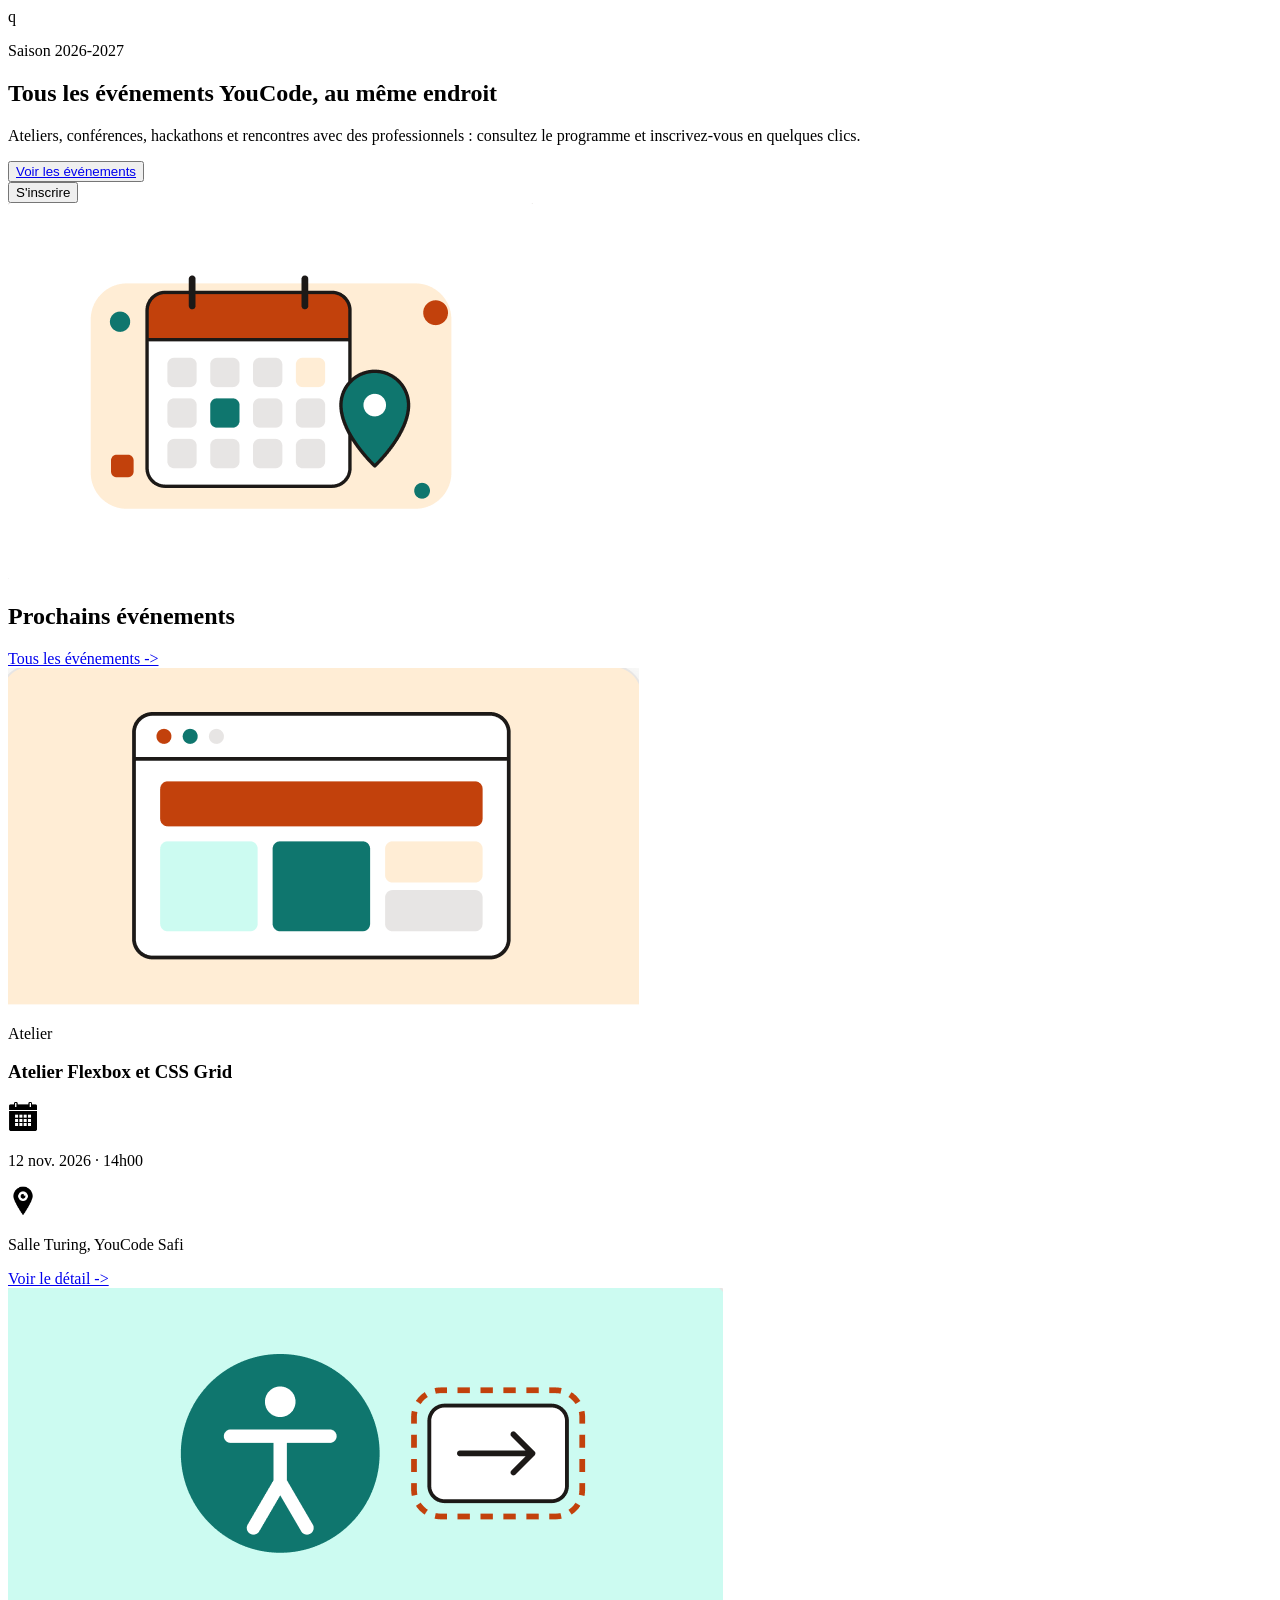
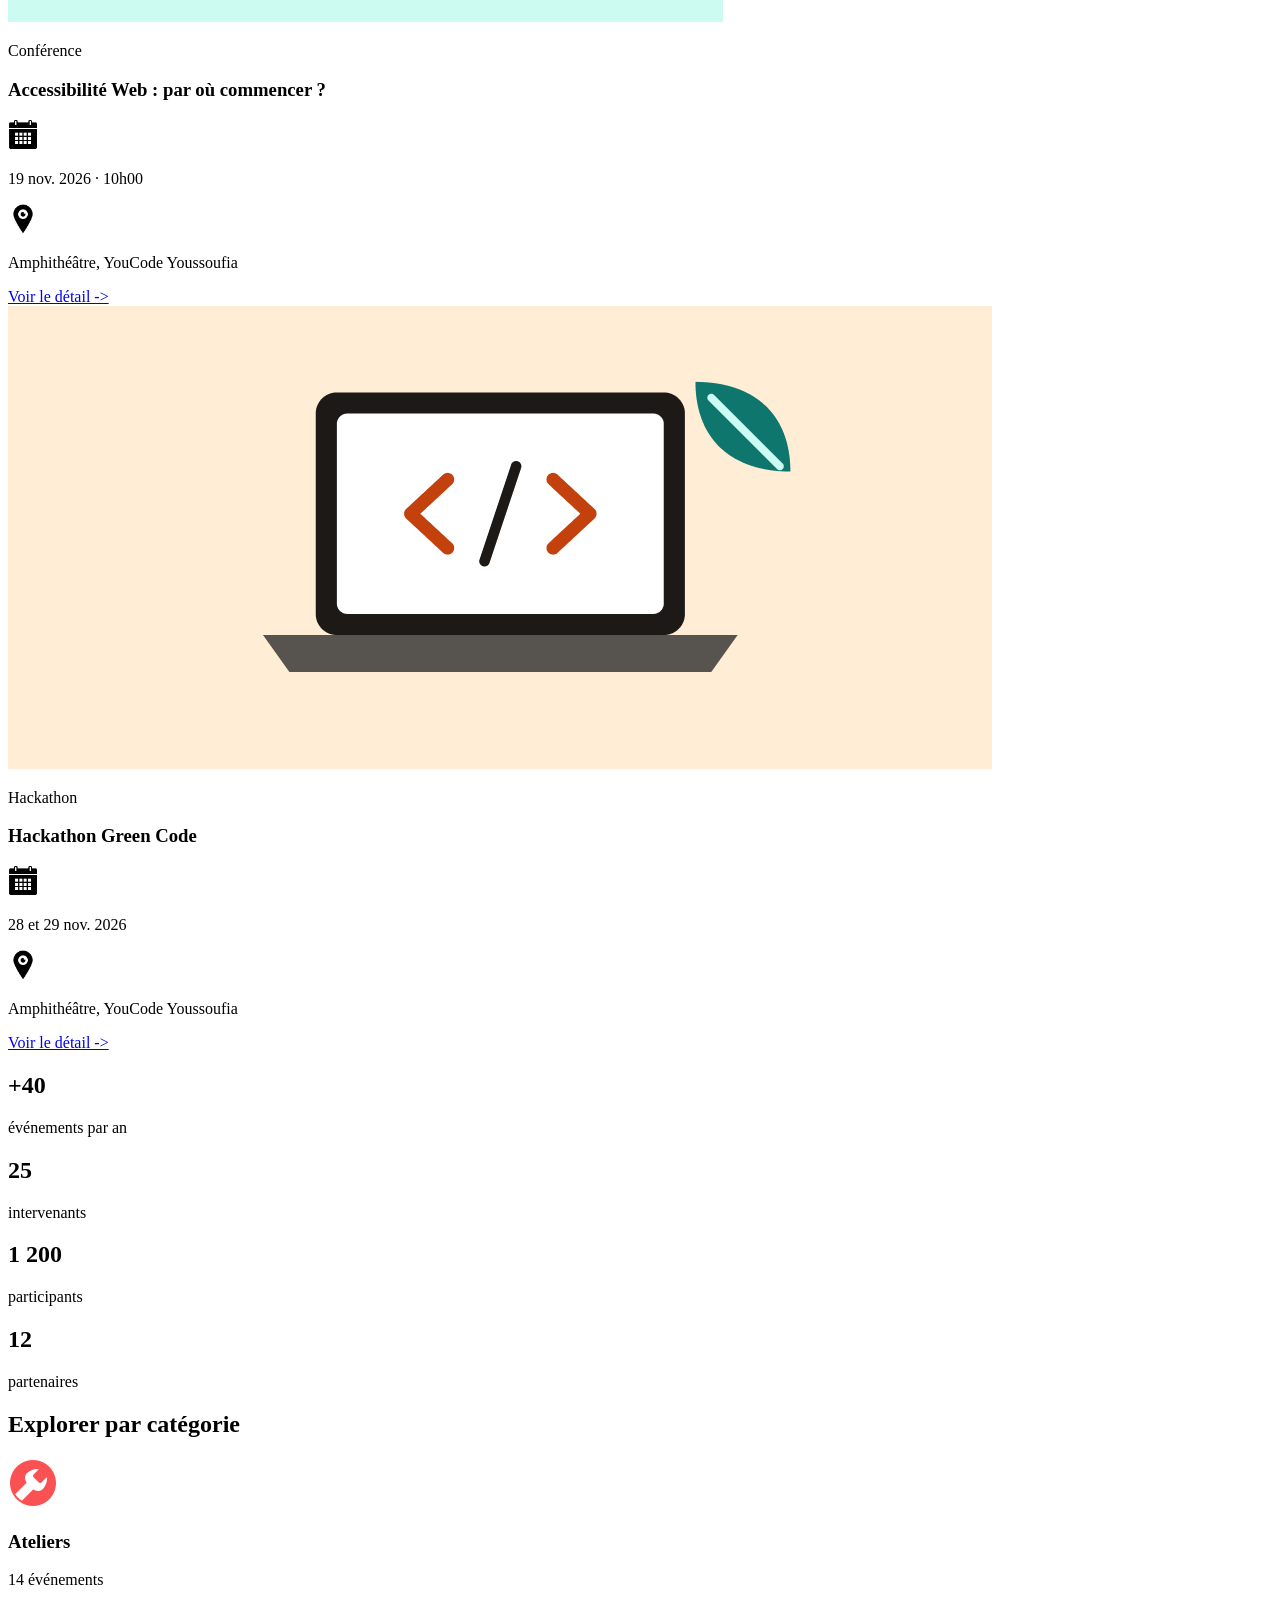
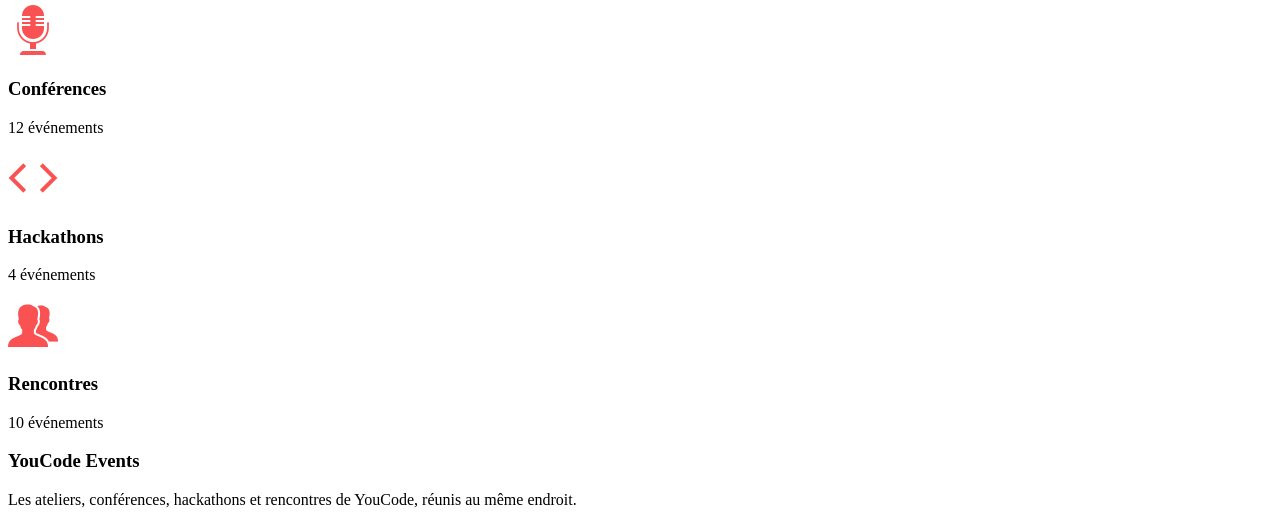
==== index.html @ 6b8159e7 "Merge branch 'youssef-Accueil' of https://github.com/AR1ANDLE/YouEvents into youssef-Accueil" ====
<!DOCTYPE html>
<html lang="en">

<head>
    <meta charset="UTF-8">
    <meta name="viewport" content="width=device-width, initial-scale=1.0">
    <title>Accueil / Mobile 375</title>
    <link rel="stylesheet" href="/YouEvents/css/style.css">q
</head>

<body>
    <!-- <header>
        <div class="logo"><img src="../YouEvents/les-images/logo-youcod.png" alt="youcode-logo"></div>
        <div>
            <nav class="navigation-bar">
                <lu>
                    <li><a href="#">Accueil</a></li>
                    <li><a href="#">Événements</a></li>
                    <li><a href="#">Intervenants</a></li>
                </lu>
        </div>
        <button>S'inscrire</button>
        </nav>
    </header> -->
    <main>
        <section class="hero">
            <div class="hero-BOX">
                <div class="hero-p">
                    <div class="box-label">
                        <!-- is it a button -->
                        <p class="lable">
                            Saison 2026-2027
                        </p>
                    </div>
                    <div>
                        <h1 class="grand-titre">
                            Tous les événements YouCode, au même endroit
                        </h1>
                    </div>
                    <div>
                        <p class="paragraphe">
                            Ateliers, conférences, hackathons et rencontres avec des professionnels : consultez le
                            programme
                            et
                            inscrivez-vous en quelques clics.
                        </p>
                    </div>
                    <div class="les-button">
                        <div class="botton1">
                            <button><a href="#">Voir les événements</a></button>
                        </div>
                        <div class="botton2">
                            <button>S'inscrire</button>
                        </div>
                    </div>
                </div>
                <div class="image">
                    <img src="./assets/images/first-section-pic.png" alt="Image héros" style="object-fit: contain;">
                </div>
            </div>
        </section>
        <section class="Prochains-événements">
            <div class="titre-cards">
                <div>
                    <h2 class="deuxieme-titre">Prochains événements</h2>
                </div>
                <div>
                    <a href="#" class="plus-info">Tous les événements -> </a>
                </div>
            </div>
            <div class="less-cardes">
                <div class="Card">
                    <div class="table-image">
                        <img src="./assets/images//categories-1.png" alt="first-categorie">
                    </div>
                    <div>
                        <div class="box-label">
                            <p class="lable1">Atelier</p>
                        </div>
                        <div class="h3">
                            <h3>
                                Atelier Flexbox et CSS Grid
                            </h3>
                        </div>
                        <div class="line-de-date">
                            <div class="icone-date">
                                <img class="dimensionement"
                                    src="[data-uri]"
                                    alt="calendar" width="30px">
                            </div>
                            <div class="date-pargraphe">
                                <p class="text-de-categories">
                                    12 nov. 2026 · 14h00
                                </p>
                            </div>
                        </div>
                    </div>
                    <div class="line-de-localization">
                        <div class="localization-icone">
                            <img class="dimensionement"
                                src="[data-uri]"
                                alt="localization" width="30px">
                        </div>
                        <div class="p-localization">
                            <p>
                                Salle Turing, YouCode Safi
                            </p>
                        </div>
                    </div>
                    <a class="plus-info" href="#">Voir le détail -> </a>
                </div>
                <div class="Card">
                    <div class="table-image">
                        <img src="./assets/images/categorie-2.png" alt="second-categorie">
                    </div>
                    <div>
                        <div class="box-label">
                            <p class="lable1">Conférence</p>
                        </div>
                        <div class="h3">
                            <h3>
                                Accessibilité Web : par où commencer ?
                            </h3>
                        </div>
                        <div class="line-de-date">
                            <div class="icone-date">
                                <img class="dimensionement"
                                    src="[data-uri]"
                                    alt="calendar" width="30px">
                            </div>
                            <!-- <div class="date-pargraphe">
                            <p>
                                19 nov. 2026 · 10h00
                            </p>
                        </div> -->
                            <div class="date-pargraphe">
                                <p class="text-de-categories">
                                    19 nov. 2026 · 10h00
                                </p>
                            </div>
                        </div>
                    </div>
                    <div class="line-de-localization">
                        <div class="localization-icone">
                            <img class="dimensionement"
                                src="[data-uri]"
                                alt="localization" width="30px">
                        </div>
                        <div class="p-localization">
                            <p>
                                Amphithéâtre, YouCode Youssoufia
                            </p>
                        </div>
                    </div>
                    <a class="plus-info" href="#">Voir le détail -> </a>
                </div>
                <div class="Card">
                    <div class="table-image">
                        <img src="./assets/images/categorie-3.png" alt="third-categorie">
                    </div>
                    <div>
                        <div class="box-label">
                            <p class="lable1">Hackathon</p>
                        </div>
                        <div class="h3">
                            <h3>
                                Hackathon Green Code
                            </h3>
                        </div>
                        <div class="line-de-date">
                            <div class="icone-date">
                                <img class="dimensionement"
                                    src="[data-uri]"
                                    alt="calendar" width="30px">
                            </div>
                            <div class="date-pargraphe">
                                <p class="text-de-categories">
                                    28 et 29 nov. 2026
                                </p>
                            </div>
                        </div>
                    </div>
                    <div class="line-de-localization">
                        <div class="localization-icone">
                            <img class="dimensionement"
                                src="[data-uri]"
                                alt="localization" width="30px">
                        </div>
                        <div class="p-localization">
                            <p>
                                Amphithéâtre, YouCode Youssoufia
                            </p>
                        </div>
                    </div>
                    <a class="plus-info" href="#">Voir le détail -> </a>
                </div>
            </div>
        </section>
        <section class="Chiffres-clés">
            <div class="stat-box">
                <div class="Stat">
                    <div>
                        <h2 class="deuxieme-titre" id="white-color">+40</h2>
                    </div>
                    <div>
                        <p class="stat-p">
                            événements par an
                        </p>
                    </div>
                </div>
                <div class="Stat">
                    <div>
                        <h2 class="deuxieme-titre" id="white-color">25</h2>
                    </div>
                    <div>
                        <p class="stat-p">
                            intervenants
                        </p>
                    </div>
                </div>
                <div class="Stat">
                    <div>
                        <h2 class="deuxieme-titre" id="white-color"> 1 200</h2>
                    </div>
                    <div>
                        <p class="stat-p">
                            participants
                        </p>
                    </div>
                </div>
                <div class="Stat">
                    <div>
                        <h2 class="deuxieme-titre" id="white-color">12</h2>
                    </div>
                    <div>
                        <p class="stat-p">
                            partenaires
                        </p>
                    </div>
                </div>
            </div>
        </section>
        <section class="Catégories">
            <div class="Catégories-box">
                <div class="title">
                    <h2 class="deuxieme-titre">Explorer par catégorie</h2>
                </div>
                <div class="boxes-c">
                    <div class="card-Catégorie">
                        <div class="card-icon">
                            <img src="[data-uri]"
                                alt="Ateliers"> <!-- width="30px"> -->
                        </div>
                        <div>
                            <h3 class="h3" id="">Ateliers</h3>
                        </div>
                        <div>
                            <p class="text-de-categories">14 événements</p>
                        </div>
                    </div>
                    <div class="card-Catégorie">
                        <div class="card-icon">
                            <img src="[data-uri]"
                                alt="microphone" >
                        </div>
                        <div>
                            <h3 class="h3">Conférences</h3>
                        </div>
                        <div>
                            <p class="text-de-categories">12 événements</p>
                        </div>
                    </div>
                    <div class="card-Catégorie">
                        <div class="card-icon">
                            <img src="[data-uri]"
                                alt="average-math" >
                        </div>
                        <div>
                            <h3 class="h3">Hackathons</h3>
                        </div>
                        <div>
                            <p class="text-de-categories">4 événements</p>
                        </div>
                    </div>
                    <div class="card-Catégorie">
                        <div class="card-icon">
                            <img src="[data-uri]"
                                alt="user-group-man-man">
                        </div>
                        <div>
                            <h3 class="h3">Rencontres</h3>
                        </div>
                        <div>
                            <p class="text-de-categories" >10 événements</p>
                        </div>
                    </div>
                </div>
            </div>
        </section>
    </main>
    <footer>
        <div>
            <h3>YouCode Events</h3>
            <p>Les ateliers, conférences, hackathons et rencontres de YouCode, réunis au même endroit.</p>
        </div>
        <div>

        </div>
        <div></div>
        <div></div>
    </footer>
</body>

</html>
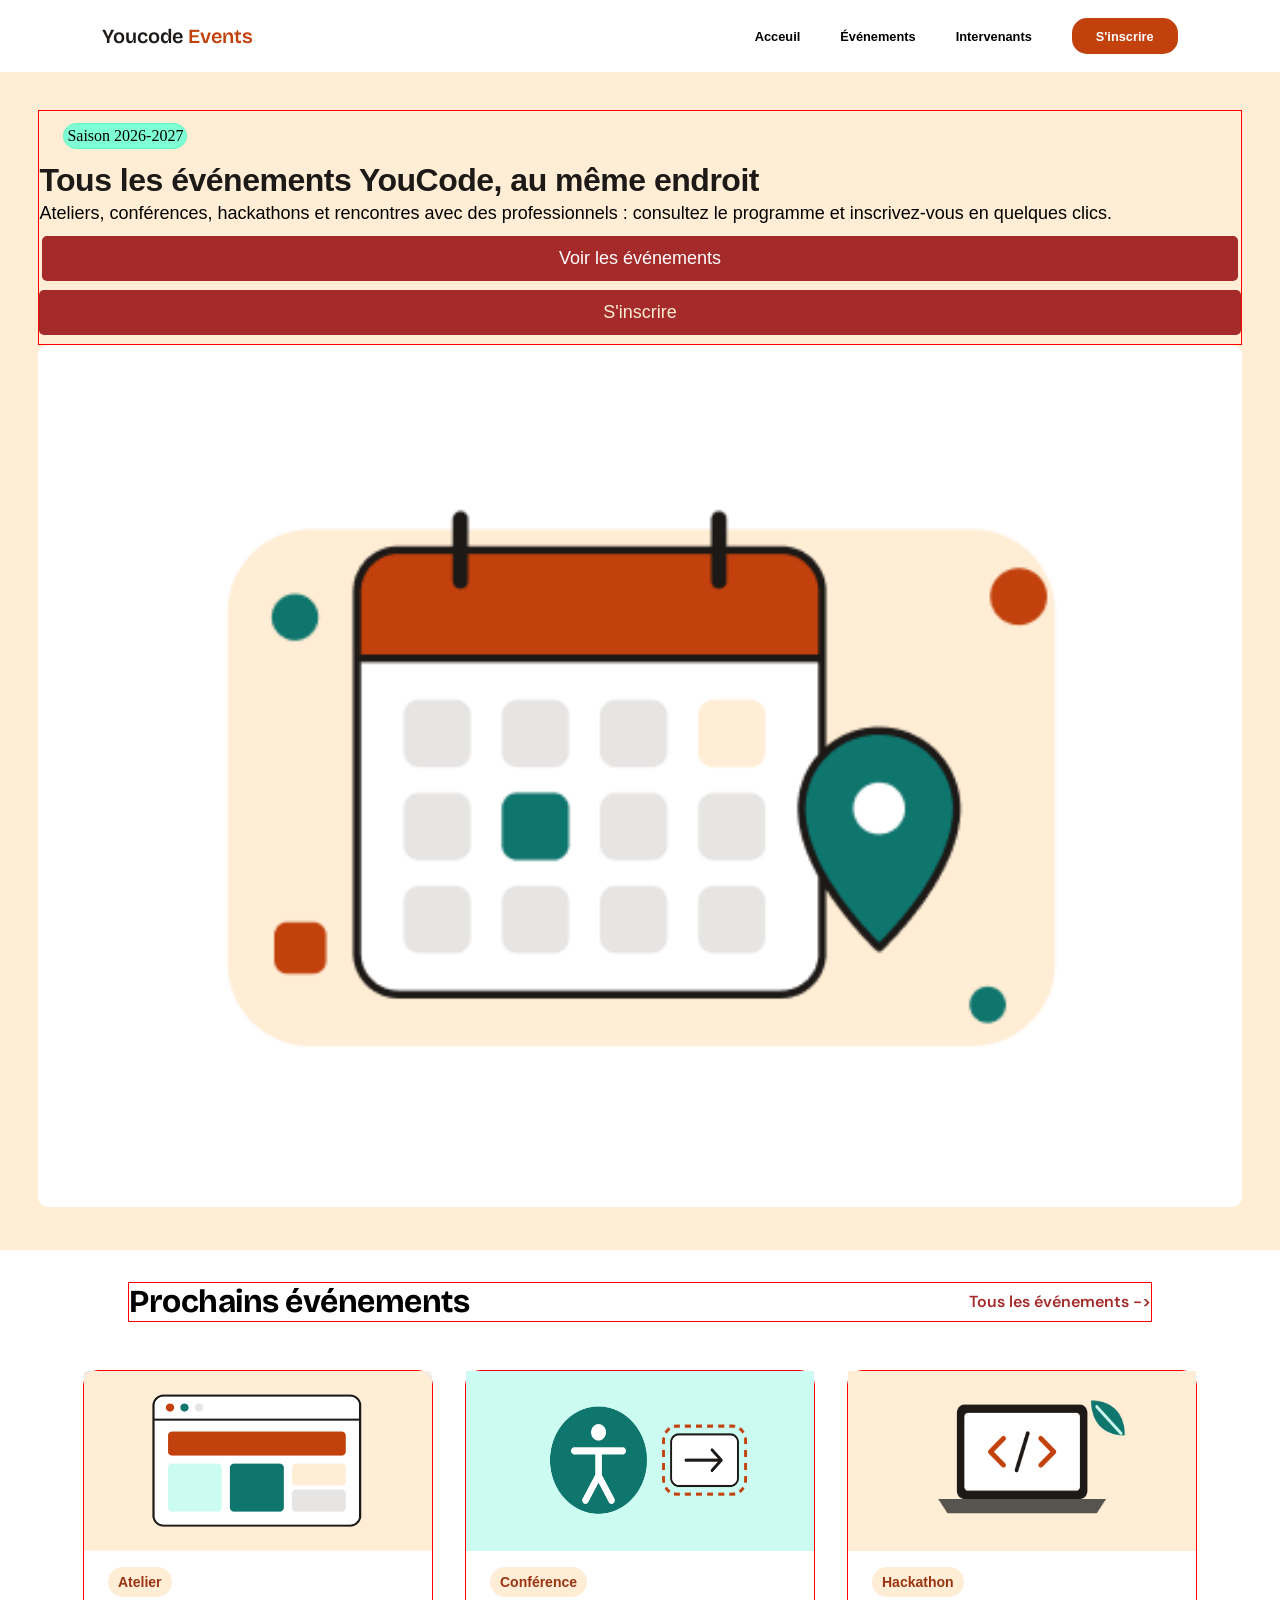
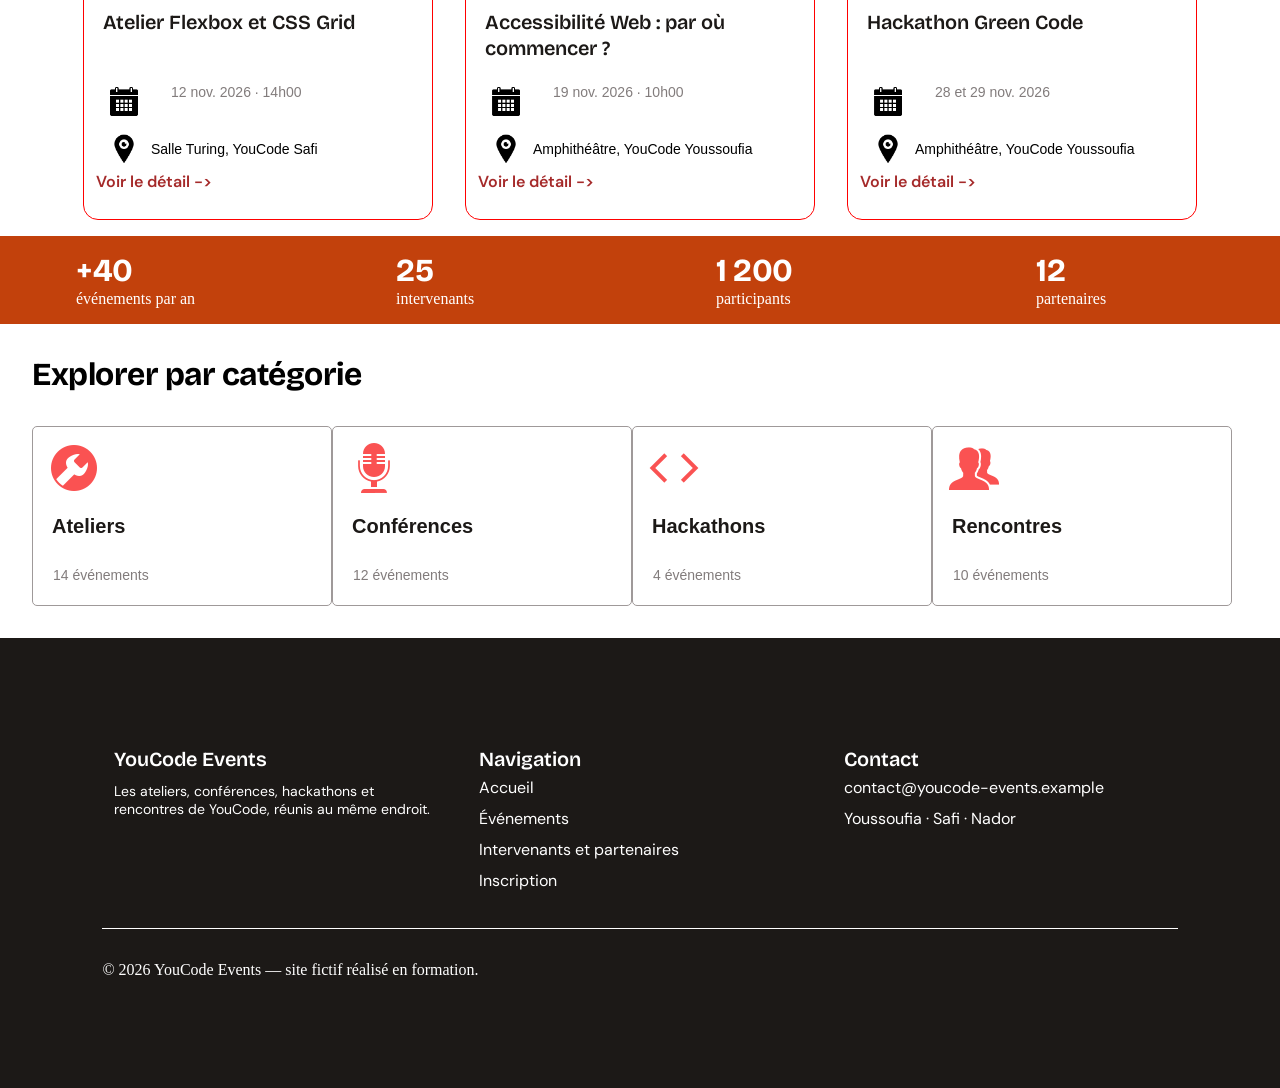
==== commit 2987181b: "FIX : mergin conflicts" ====
--- a/index.html
+++ b/index.html
@@ -5,23 +5,29 @@
     <meta charset="UTF-8">
     <meta name="viewport" content="width=device-width, initial-scale=1.0">
     <title>Accueil / Mobile 375</title>
-    <link rel="stylesheet" href="/YouEvents/css/style.css">q
+    <link rel="stylesheet" href="css/responsive.css">
+    <link rel="stylesheet" href="css/style.css">
 </head>
 
 <body>
-    <!-- <header>
-        <div class="logo"><img src="../YouEvents/les-images/logo-youcod.png" alt="youcode-logo"></div>
-        <div>
-            <nav class="navigation-bar">
-                <lu>
-                    <li><a href="#">Accueil</a></li>
-                    <li><a href="#">Événements</a></li>
-                    <li><a href="#">Intervenants</a></li>
-                </lu>
+    <header>
+        <h3>Youcode <span>Events</span></h3>
+        <div class="menu-icon" id="menuIcon">
+            <svg xmlns="http://www.w3.org/2000/svg" width="24" height="24" viewBox="0 0 24 24" fill="none" stroke="currentColor" stroke-width="2" stroke-linecap="round" stroke-linejoin="round" class="lucide lucide-menu preview-icon"><path d="M4 5h16"/><path d="M4 12h16"/><path d="M4 19h16"/></svg>
         </div>
-        <button>S'inscrire</button>
+        <nav class="large-menu">
+            <a href="#">Acceuil</a>
+            <a href="#">Événements</a>
+            <a href="#">Intervenants</a>
+            <button><a href="#">S'inscrire</a></button>
         </nav>
-    </header> -->
+    </header>
+    <nav class="menu hidden">
+        <a href="#" class="heading">Acceuil</a>
+        <a href="#" class="heading">Événements</a>
+        <a href="#" class="heading">Intervenants</a>
+        <button class="primary-btn"><a href="#">S'inscrire</a></button>
+    </nav>
     <main>
         <section class="hero">
             <div class="hero-BOX">
@@ -298,16 +304,30 @@
             </div>
         </section>
     </main>
+
     <footer>
-        <div>
-            <h3>YouCode Events</h3>
-            <p>Les ateliers, conférences, hackathons et rencontres de YouCode, réunis au même endroit.</p>
+        <div class="row">
+            <div class="youcode">
+                <h3 class="heading">YouCode Events</h3>
+                <p class="sm-txt" style="color: #fff; margin: 10px 0 0 0;">Les ateliers, conférences, hackathons et rencontres de YouCode, réunis au même endroit.</p>
+            </div>
+            <div class="navigation">
+                <h3 class="heading">Navigation</h3>
+                <a class="page-text" href="#">Accueil</a>
+                <a class="page-text" href="#">Événements</a>
+                <a class="page-text" href="#">Intervenants et partenaires</a>
+                <a class="page-text" href="#">Inscription</a>
+            </div>
+            <div class="contact navigation">
+                <h3 class="heading">Contact</h3>
+                <a class="page-text" href="#">contact@youcode-events.example</a>
+                <a class="page-text" href="#">Youssoufia · Safi · Nador</a>
+            </div>
         </div>
-        <div>
-
-        </div>
-        <div></div>
-        <div></div>
+        <div class="border"></div>
+        <section class="copyright">
+            <p class="page-text">© 2026 YouCode Events — site fictif réalisé en formation.</p>
+        </section>
     </footer>
 </body>
 
--- a/css/responsive.css
+++ b/css/responsive.css
@@ -0,0 +1,716 @@
+@import url("/css/style.css");
+
+@media screen and (min-width: 300px) {
+    header {
+        min-height: 8vh;    
+        max-height: 10vh;
+        display: flex;
+        justify-content: space-between;
+        align-items: center;
+        padding: 8px 16px;
+        background-color: var(--background-white);
+        border-bottom: 1px solid var(--border-color);
+    }
+    header > h3 > span {
+        color: var(--primary);
+    }
+    .page-info {
+        width: 100%;
+        min-height: 30vh;
+        background-color: var(--primary-soft);
+        display: flex;
+        padding: 10% 8%;
+    }
+    .page-header > p {
+        margin-top: 3%;
+        font-weight: 400;
+        color: var(--text);
+    }
+    .inscription-form {
+        min-height: 100vh;
+        display: flex;
+        align-items: center;
+        justify-content: center;
+        padding: 10% 8%;
+    }
+
+    .inscription-content {
+        width: 100%;
+        background-color: var(--background-white);
+        display: flex;
+        flex-direction: column;
+        align-items: flex-start;
+        gap: 10px;
+    }
+    .inscription-content > .fields {
+        display: flex;
+        flex-direction: column;
+        width: 100%;
+        min-height: 15vh;
+        gap: 10px;
+    }
+    .field {
+        width: 100%;
+        display: flex;
+        flex-direction: column;
+        justify-content: center;
+        gap: 10px;
+    }
+    .field > label {
+        display: flex;
+        flex-direction: column;
+    }
+    .field > label > input {
+        min-height: 48px;
+        padding: 12px 16px;
+        border-radius: 5px;
+        border: 1px solid var(--border-input);
+    }
+    .inscription-content > .event-picker,
+    .inscription-content > .level-picker {
+        width: 100%;
+    }
+    .inscription-content > .msg-field {
+        min-height: 30vh;
+        width: 100%;
+        margin-top: 10px;
+    } 
+
+    .inscription-content > .terms {
+        width: 100%;
+    }
+
+    .event-picker > label {
+        margin-top: 5px;
+        display: flex;
+        flex-direction: column;
+    }
+    .event-picker select {
+        margin-top: 5px;
+        width: 100%;
+        min-height: 48px;
+        border: 1px solid var(--border-input);
+        outline: none;
+        padding: 12px 16px;
+        border-radius: 5px;
+    }
+
+    .level-picker > h3 {
+        margin-bottom: 12px;
+    }
+    .radio-group {
+        display: flex;
+        flex-wrap: wrap;
+        align-items: center;
+        gap: 12px 24px;
+    }
+    .radio-option {
+        display: flex;
+        align-items: center;
+        gap: 10px;
+        cursor: pointer;
+        font-family: "DM Sans", sans-serif;
+        font-size: 15px;
+        color: var(--text-primary);
+    }
+
+    .radio-option input[type="radio"] {
+        appearance: none;
+        width: 22px;
+        height: 22px;
+        border: 2px solid var(--border-input);
+        border-radius: 50%;
+        display: flex;
+        align-items: center;
+        justify-content: center;
+        flex-shrink: 0;
+        cursor: pointer;
+    }
+
+    .radio-option input[type="radio"]:checked {
+        border-color: var(--primary);
+    }
+
+    .radio-option input[type="radio"]:checked::after {
+        content: "";
+        width: 12px;
+        height: 12px;
+        border-radius: 50%;
+        background-color: var(--primary);
+    }
+
+    .msg-field > label{
+        display: flex;
+        flex-direction: column;
+
+    }
+    .msg-field > label > textarea {
+        margin-top: 5px;
+        min-height: 30vh;
+        padding: 12px 16px;
+        border: 1px solid var(--border-input);
+        outline: none;
+        border-radius: 5px;
+        resize: none;
+    }
+    .terms {
+        display: flex;
+        gap: 5px;
+    }
+    .terms > input[type=checkbox] {
+        background-color: white;
+        appearance: none;
+        min-width: 24px;
+        height: 24px;
+        border-radius: 4px;
+        border: 2px solid var(--border-input);
+        cursor: pointer;
+        display: flex;
+        justify-content: center;
+        align-items: center;
+    }
+    .terms > input[type=checkbox]:checked {
+        border-color: var(--primary);
+    }
+    .terms > input[type=checkbox]:checked::after {
+        content: '';
+        width: 15px;
+        height: 15px;
+        background-color: var(--primary);
+    }
+
+    .terms > label {
+        font-family: 'DM Sans', sans-serif;
+        font-weight: 400;
+        font-style: Regular;
+        font-size: 16px;
+        line-height: 24px;
+        cursor: pointer;
+        margin-left: 5px;
+    }
+    footer {
+        padding: 10% 8%;
+        background-color: var(--bg-inverse);
+        display: flex;
+        flex-direction: column;
+        justify-content: center;
+        align-items: center;
+        max-height: 70vh;
+    }
+
+    footer > .row {
+        width: 100%;
+        display: flex;
+        flex-direction: column;
+        justify-content: center;
+        align-items: center;
+        gap: 20px;
+        margin-bottom: 3%;
+    }
+    .border {
+        width: 100%;
+        border-bottom: 1px solid #fff;
+    }
+    footer > .row > .youcode,
+    footer > .row > .navigation,
+    footer > .row > .contact {
+        width: 100%;
+        max-width: 600px;
+        color: var(--text-inverse);
+        font-size: 12px;
+    }
+    footer .heading {
+        color: var(--text-inverse);
+        font-size: 20px;
+    }
+    footer .navigation {
+        display: flex;
+        flex-direction: column;
+    }
+    footer .navigation > a {
+        color: #fff;
+        padding: 5px 0;
+        font-family: "DM sans", sans-serif;
+        font-weight: 400;
+        font-size: 16px;
+    }
+    footer > .copyright {
+        margin-top: 3%;
+        width: 100%;
+        color: #fff;
+    }
+    .large-menu {
+        display: none;
+    }
+    .menu {
+        position: absolute;
+        background: rgba(255, 255, 255, 0.8);
+        backdrop-filter: blur(20px);
+        display: flex;
+        flex-direction: column;
+        justify-content: center;
+        align-items: center;
+        gap: 8%;
+        height: 90vh;
+        width: 100%;
+    }
+    .menu > a {
+        color: var(--primary);
+    }
+    .menu > button > a {
+        color: var(--background-white);
+        font-size: 1.3rem;
+        font-weight: 700;
+    }
+    .hero-p {
+        border: 1px solid red;
+        gap: 30px;
+    }
+
+    .image>img {
+        width: 100%;
+        border-radius: 10px;
+    }
+
+    .hero {
+        background-color: #FFEDD5;
+        display: flex;
+        flex-direction: column;
+        width: 100%;
+
+    }
+
+    .botton2 :hover {
+        background-color: #fff;
+
+    }
+
+    .hero-BOX {
+        margin: 3vw;
+        /* border: 1px solid red; */
+        /* gap: 4vh; */
+    }
+
+    .grand-titre {
+        /* margin: 1rem; */
+        font-family: Arial, Helvetica, sans-serif;
+        font-weight: 700;
+        font-style: Bold;
+        font-size: 32px;
+        line-height: 38px;
+        letter-spacing: -0.5px;
+        font-weight: bolder;
+    }
+
+    .paragraphe {
+        font-family: Verdana, Geneva, Tahoma, sans-serif;
+        font-weight: 400;
+        font-style: Regular;
+        font-size: 18px;
+        line-height: 28px;
+        letter-spacing: 0px;
+
+    }
+
+    .box-label {
+        display: flex;
+        flex-direction: row;
+        padding: 12px;
+        margin-left: 12px;
+    }
+
+    .lable {
+        background-color: aquamarine;
+        padding: 3px;
+        border-radius: 15PX;
+        border: 1px solid rgb(101, 247, 198)
+    }
+
+    .botton1 {
+        display: flex;
+        flex-direction: column;
+        margin-top: 6px;
+        margin-bottom: 6px;
+        padding: 3px;
+    }
+
+    .botton2 {
+        align-items: center;
+        margin-bottom: 9px;
+
+    }
+
+    .botton2>button {
+        background-color: brown;
+        color: #FFEDD5;
+        border: 0;
+        padding: 12px 25%;
+        font-size: large;
+        border-radius: 5px;
+        width: 100%;
+
+
+    }
+
+    .botton1>button {
+
+        background-color: brown;
+        color: #FFEDD5;
+        border: 0cm;
+        padding: 12px 25%;
+        font-size: large;
+        border-radius: 5px;
+
+    }
+
+    .botton1>button>a {
+        text-decoration: none;
+        color: #fff;
+    }
+
+    /*!!!!!! NOUUVVELLLE SECTIONNNNN!!!!!§§§!§!!!!!!!§§§ */
+    .Prochains-événements {
+        display: flex;
+        flex-direction: column;
+        align-items: center;
+        /* justify-content: space-between; */
+        height: auto;
+    }
+
+    .deuxieme-titre {
+        /* margin-top: 1rem; */
+        font-family: Bricolage Grotesque;
+        font-weight: 700;
+        font-style: Bold;
+        font-size: 32px;
+        line-height: 38px;
+        letter-spacing: -0.5px;
+        /* margin-left: 12px; */
+    }
+
+    .less-cardes {
+        display: flex;
+        flex-wrap: wrap;
+        justify-content: flex-start;
+    }
+
+    .stat-box {
+        display: flex;
+        flex-direction: row;
+        flex-wrap: wrap;
+        justify-content: flex-start;
+    }
+
+    .plus-info {
+        font-family: DM Sans;
+        font-weight: 600;
+        font-size: 16px;
+        line-height: 24px;
+        letter-spacing: 0px;
+        margin-left: 12px;
+        color: brown;
+        text-decoration: none;
+    }
+
+    .Card {
+        border: 5px solid #4b46511b;
+        border-radius: 15px;
+        margin: 1rem 1rem;
+        min-width: 350px;
+        max-width: 350px;
+        height: 450px;
+        border: 1PX solid red;
+    }
+
+    .table-image {
+        /* border: 1px solid red; */
+        width: 100%;
+        height: auto;
+        margin-top: 0%;
+        border-radius: 15px;
+    }
+
+    .Card>div>img {
+        width: 100%;
+        height: 180px;
+    }
+
+    .lable1 {
+        font-family: 'Franklin Gothic Medium', 'Arial Narrow', Arial, sans-serif;
+        font-weight: 600;
+        font-size: 14px;
+        line-height: 20px;
+        letter-spacing: 0px;
+        padding: 5px 10px;
+        /* border: 1px solid red; */
+        background-color: #FFEDD5;
+        color: #9A3412;
+        border-radius: 15px;
+    }
+
+    .titre-cards {
+        border: 1px solid red;
+        margin: 2rem;
+        display: flex;
+        flex-wrap: wrap;
+        flex-direction: row;
+        justify-content: space-between;
+        align-items: center;
+        width: 80%;
+    }
+
+    .h3 {
+        /* border: 1px solid red; */
+        margin-left: 19px;
+        font-family: Arial, Helvetica, sans-serif;
+        font-weight: 600;
+        font-size: 20px;
+        line-height: 26px;
+        letter-spacing: 0px;
+        height: 52px;
+        /* background-color: aqua; */
+
+    }
+
+    .line-de-date {
+        display: flex;
+        flex-direction: row;
+        margin-left: 19px;
+        margin-top: 15px;
+    }
+
+    .icone-date,
+    .date-pargraphe {
+        align-items: center;
+        display: flex;
+    }
+
+    .date-pargraphe {
+        /* border: 1px solid red; */
+        padding: 6px;
+        font-family: Verdana, Geneva, Tahoma, sans-serif;
+        font-weight: 400;
+        font-size: 14px;
+        letter-spacing: 0px;
+
+    }
+
+    .icone-date {
+        /* border: 1px solid red; */
+        padding: 6px;
+        line-height: 30px;
+
+    }
+
+    .line-de-localization {
+        display: flex;
+        flex-direction: row;
+        vertical-align: center;
+        margin-left: 19px;
+        /* margin-top: 10px; */
+    }
+
+    .localization-icone,
+    .p-localization {
+        display: flex;
+        align-items: center;
+    }
+
+    .localization-icone {
+        /* border: 1px solid red; */
+        padding: 6px;
+    }
+
+    .p-localization {
+        /* border: 1px solid red; */
+        padding: 6px;
+        font-family: Verdana, Geneva, Tahoma, sans-serif;
+        font-weight: 400;
+        font-size: 14px;
+        line-height: 20px;
+        letter-spacing: 0px;
+    }
+
+    .Chiffres-clés {
+        background-color: #C2410C;
+
+    }
+
+    .stat-box {
+        display: flex;
+        flex-direction: row;
+        justify-content: space-around;
+
+    }
+
+    #white-color {
+        color: #fff;
+    }
+
+    .stat-p {
+        color: #fff;
+    }
+
+    .Stat {
+        padding-left: 1rem;
+        padding-bottom: 1rem;
+        padding-top: 1rem;
+        /* border: 1px solid #fff ; */
+        min-width: 200px;
+        max-width: 200px;
+        width: 100px;
+    }
+
+    /************** categories$$$$section **********/
+    .Catégories {
+        /* border: 4px solid red; */
+
+    }
+
+    .Catégories-box {
+        margin: 2rem;
+
+    }
+
+    .boxes-c {
+        display: flex;
+        flex-wrap: wrap;
+    }
+
+    .card-Catégorie {
+        margin-top: 2rem;
+        width: 300px;
+        border: 1px solid rgb(159, 153, 153);
+        border-radius: 5px;
+        height: auto;
+        align-items: center;
+        /* padding: 3rem; */
+
+    }
+
+    .card-icon {
+        /* border: 1px solid red; */
+        width: 4rem;
+        margin: 1rem;
+        /* width: fit-content; */
+    }
+
+    .text-de-categories {
+        font-family:'Gill Sans', 'Gill Sans MT', Calibri, 'Trebuchet MS', sans-serif;
+        font-weight: 400;
+        font-size: 14px;
+        line-height: 20px;
+        letter-spacing: 0px;
+        color: #827c7c;
+        margin-bottom: 20px;
+        margin-left: 20px;
+    }
+}
+
+@media screen and (min-width: 768px) {
+
+    /* Nissrine */
+    .events-grid{
+     grid-template-columns: repeat(2, minmax(0, 1fr))
+    }
+
+    header > #menuIcon {
+        display: none;
+    } 
+    .large-menu {
+        height: 100%;
+        display: flex;
+        align-items: center;
+        justify-content: center;
+        gap: 40px;
+    }
+    .large-menu > a {
+        font-family: "label", sans-serif;
+        color: var(--text);
+        font-weight: 600;
+        font-size: 0.8rem;
+    }
+    .large-menu > button {
+        width: 50%;
+        min-height: 36px;
+        padding: 2px 24px;
+        border-radius: 15px;
+        background-color: var(--primary);
+    }
+    .large-menu > button > a {
+        color: var(--text-inverse);
+        font-weight: 600;
+        font-size: 0.8rem;
+    }
+    .inscription-content {
+        padding: 32px;
+        align-items: flex-start;
+    }
+
+    footer {
+        max-height: 50vh;
+    }
+    footer > .row {
+        flex-direction: row;
+        align-items: stretch;
+        justify-content: space-around;
+    }
+
+    footer > .row > .youcode,
+    footer > .row > .navigation,
+    footer > .row > .contact {
+        width: 30%;
+        height: 100%;
+        margin: 0;
+    }
+
+    footer > .copyright {
+        width: 100%;
+    }
+
+    .fields {
+        width: 100%;
+        margin-top: 15px;
+        flex-direction: row;
+        min-height: 15vh;
+    }
+    .fields > .field {
+        flex-direction: row;
+        width: 100%;
+        min-height: 15vh;
+    }
+    .field > label {
+        width: 50%;
+    }
+}
+
+@media screen and (min-width : 1024px) {
+    header {
+        padding: 1% 8%;
+    }
+    .h2 {
+        font-family: "Bricolage Grotesque", sans-serif;
+        font-weight: 700;
+        font-size: 40px;
+        line-height: 46px;
+        letter-spacing: -0.5px;
+        color: var(--text-primary);
+    }
+}
+
+@media (min-width: 1440px) {
+    .events-grid {
+        grid-template-columns: repeat(3, minmax(0, 1fr));
+    }
+    .section-heading h1 {
+        font-size: 32px;
+    }
+}
+.event4{
+    margin-bottom: 20px;
+}
+
+
+.hidden {
+    display: none;
+}
--- a/css/style.css
+++ b/css/style.css
@@ -0,0 +1,227 @@
+/* Imports  */
+
+@import url('https://fonts.googleapis.com/css2?family=Bricolage+Grotesque:opsz,wght@12..96,200..800&family=DM+Sans:ital,opsz,wght@0,9..40,100..1000;1,9..40,100..1000&display=swap');
+
+/* Colors */
+
+:root {
+    --bg-page : #FAFAF9;
+    --bg-surface : #FFFFFF;
+    --bg-muted: #F5F5F4;
+    --bg-inverse: #1C1917;
+    --primary : #c2410c;
+    --primary-hover : #9A3412;
+    --primary-soft: #FFEDD5;
+    --secondary: #0F766E;
+    --secondary-soft: #CCFBF1;
+    --text-primary : #1C1917;
+    --text-secondary : #57534E;
+    --text-inverse : #FFFFFF;
+    --border-default: #E7E5E4;
+    --border-input: #78716C;
+    --succes : #15803D;
+    --error : #B91C1C;
+}
+
+/* Typography */
+
+* {
+    margin: 0;
+    padding: 0;
+    box-sizing: border-box;
+    text-decoration: none;
+    border: none;
+    list-style: none;
+}
+
+body {
+    background-color: var(--background-muted);
+}
+
+h1 {
+    font-family: "Bricolage Grotesque", sans-serif;
+    font-weight: 700;
+    font-size: 40px;
+    line-height: 46px;
+    letter-spacing: -0.5px;
+    color: var(--text-primary);
+}
+
+.h2 {
+    font-family: "Bricolage Grotesque", sans-serif;
+    font-weight: 700;
+    font-size: 32px;
+    line-height: 38px;
+    letter-spacing: -0.5px;
+    color: var(--text-primary);
+}
+
+h3 {
+    font-family: "Bricolage Grotesque", sans-serif;
+    font-weight: 600;
+    font-size: 20px;
+    line-height: 26px;
+    letter-spacing: 0px;
+    color: var(--text-primary);
+}
+
+.lg-txt {
+    font-family: "DM Sans", sans-serif;
+    font-weight: 400;
+    font-size: 20px;
+    color: var(--text-secondary);
+}
+
+.txt {
+    font-family: 'DM Sans', sans-serif;
+    font-weight: 400;
+    font-size: 14px;
+    color: var(--text-secondary);
+}
+
+.sm-txt {
+    font-family: 'DM Sans', sans-serif;
+    font-weight: 400;
+    font-size: 14px;
+    color: var(--text-secondary);
+}
+
+.label-base {
+    font-family: 'DM Sans', sans-serif;
+    font-weight: 600;
+    font-size: 16px;
+    line-height: 24px;
+    letter-spacing: 0px;
+    color: var(--text-primary);
+}
+
+.label-sm {
+    font-family: 'DM Sans', sans-serif;
+    font-weight: 600;
+    font-size: 14px;
+    line-height: 20px;
+    letter-spacing: 0px;
+    color: var(--text-primary);
+}
+
+/* Global Components */
+
+.default-btn {
+    min-height: 48px;
+    padding: 12px 24px;
+    border-radius: 15px;
+    background-color: var(--primary);
+    color: var(--text-inverse);
+}
+
+.default-btn:hover {
+    background-color: var(--primary-hover);
+}
+
+.default-btn:focus {
+    background-color: var(--primary);
+    border: 3px solid var(--secondary);
+}
+
+.secondary-btn {
+    min-height: 48px;
+    padding: 12px 24px;
+    border-radius: 15px;
+    border: 2px solid var(--primary);
+    background-color: var(--bg-surface);
+    color: var(--primary);
+}
+
+.secondary-btn:hover {
+    background-color: var(--primary-soft);
+}
+
+.secondary-btn:focus {
+    border: 3px solid var(--secondary);
+}
+
+/* Inscription Page */
+
+.text-area {
+    min-height: 120px;
+    opacity: 1;
+    padding: 12px 16px;
+    border-radius: 15px;
+    border: 1px solid var(--border-input);
+}
+
+
+/* Nissrine */
+
+
+.Def{
+    background-color: #FFEDD5;
+    padding: 50px 30px;
+}
+.even{
+    padding: 30px 30px;
+}
+
+.events-grid {
+    display: grid;
+    place-items: center;
+    grid-template-columns: 1fr;
+    gap: 20px;   
+}
+
+.event-card {
+    max-width: 400px;
+    min-width: 320px;
+    overflow: hidden;
+    background-color: var(--white);
+    border: 1px solid #e8e8e8;
+    border-radius: 12px;
+    box-shadow: 0 2px 6px #0000000d;
+    display: grid;
+}
+
+.event-card img {
+    display: block;
+    width: 100%;
+    height: 190px;
+    object-fit: centrer;
+    background-color: var(--orange-light);
+}
+
+.event-content {
+    padding: 18px;
+}
+
+.category {
+    display: inline-block;
+    padding: 4px 10px;
+    border-radius: 20px;
+    background-color : var(--color-primary-soft, #FFEDD5);
+    color:#9A3412;
+    font-size: 12px;
+    font-weight: bold;
+}
+
+.category.conference {
+    background-color: var(--color-secondary-soft, #CCFBF1);
+    color:var(--color-secondary, #0F766E);
+;
+}
+
+.event-content h2 {
+    margin: 12px 0;
+    font-size: 19px;
+    line-height: 1.3;
+}
+
+.event-content p {
+    margin: 8px 0;
+    color: var(--muted);
+    font-size: 14px;
+}
+
+.event-content a {
+    display: inline-block;
+    margin-top: 8px;
+    font-weight: bold;
+}
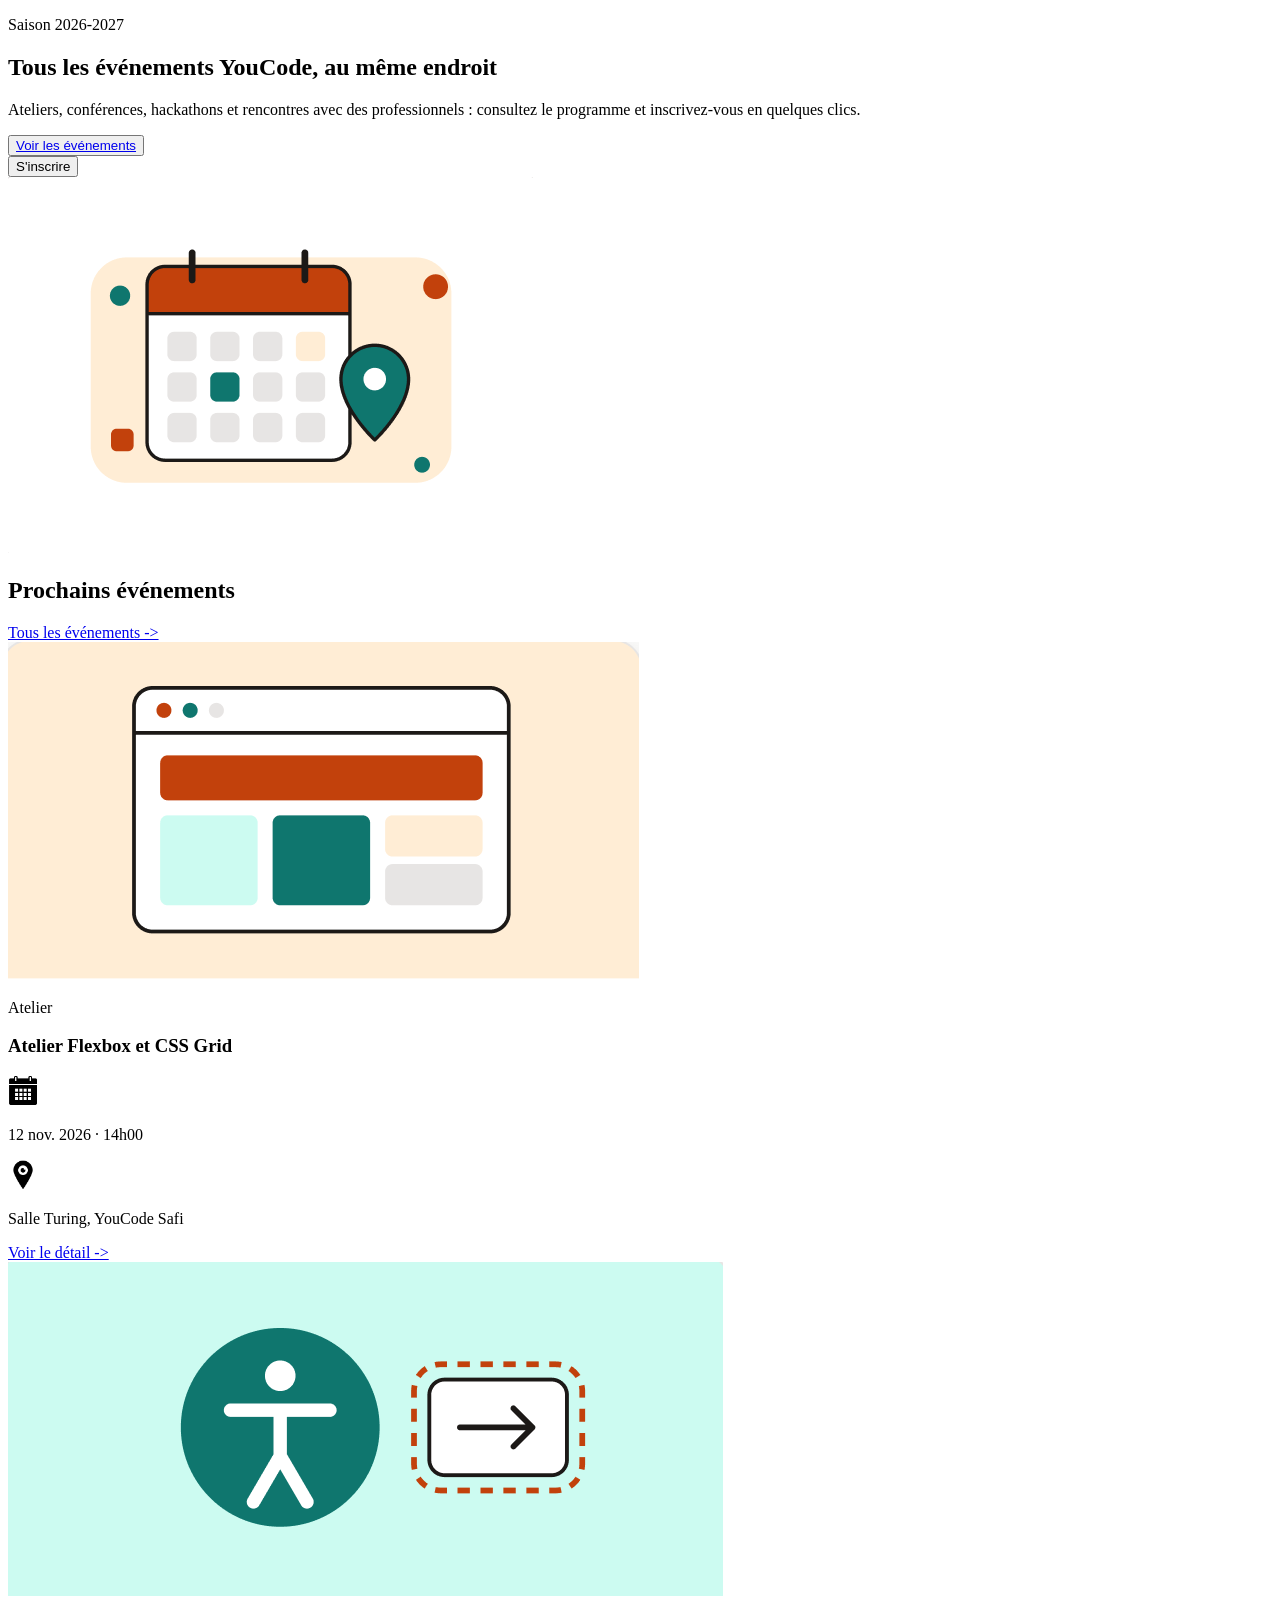
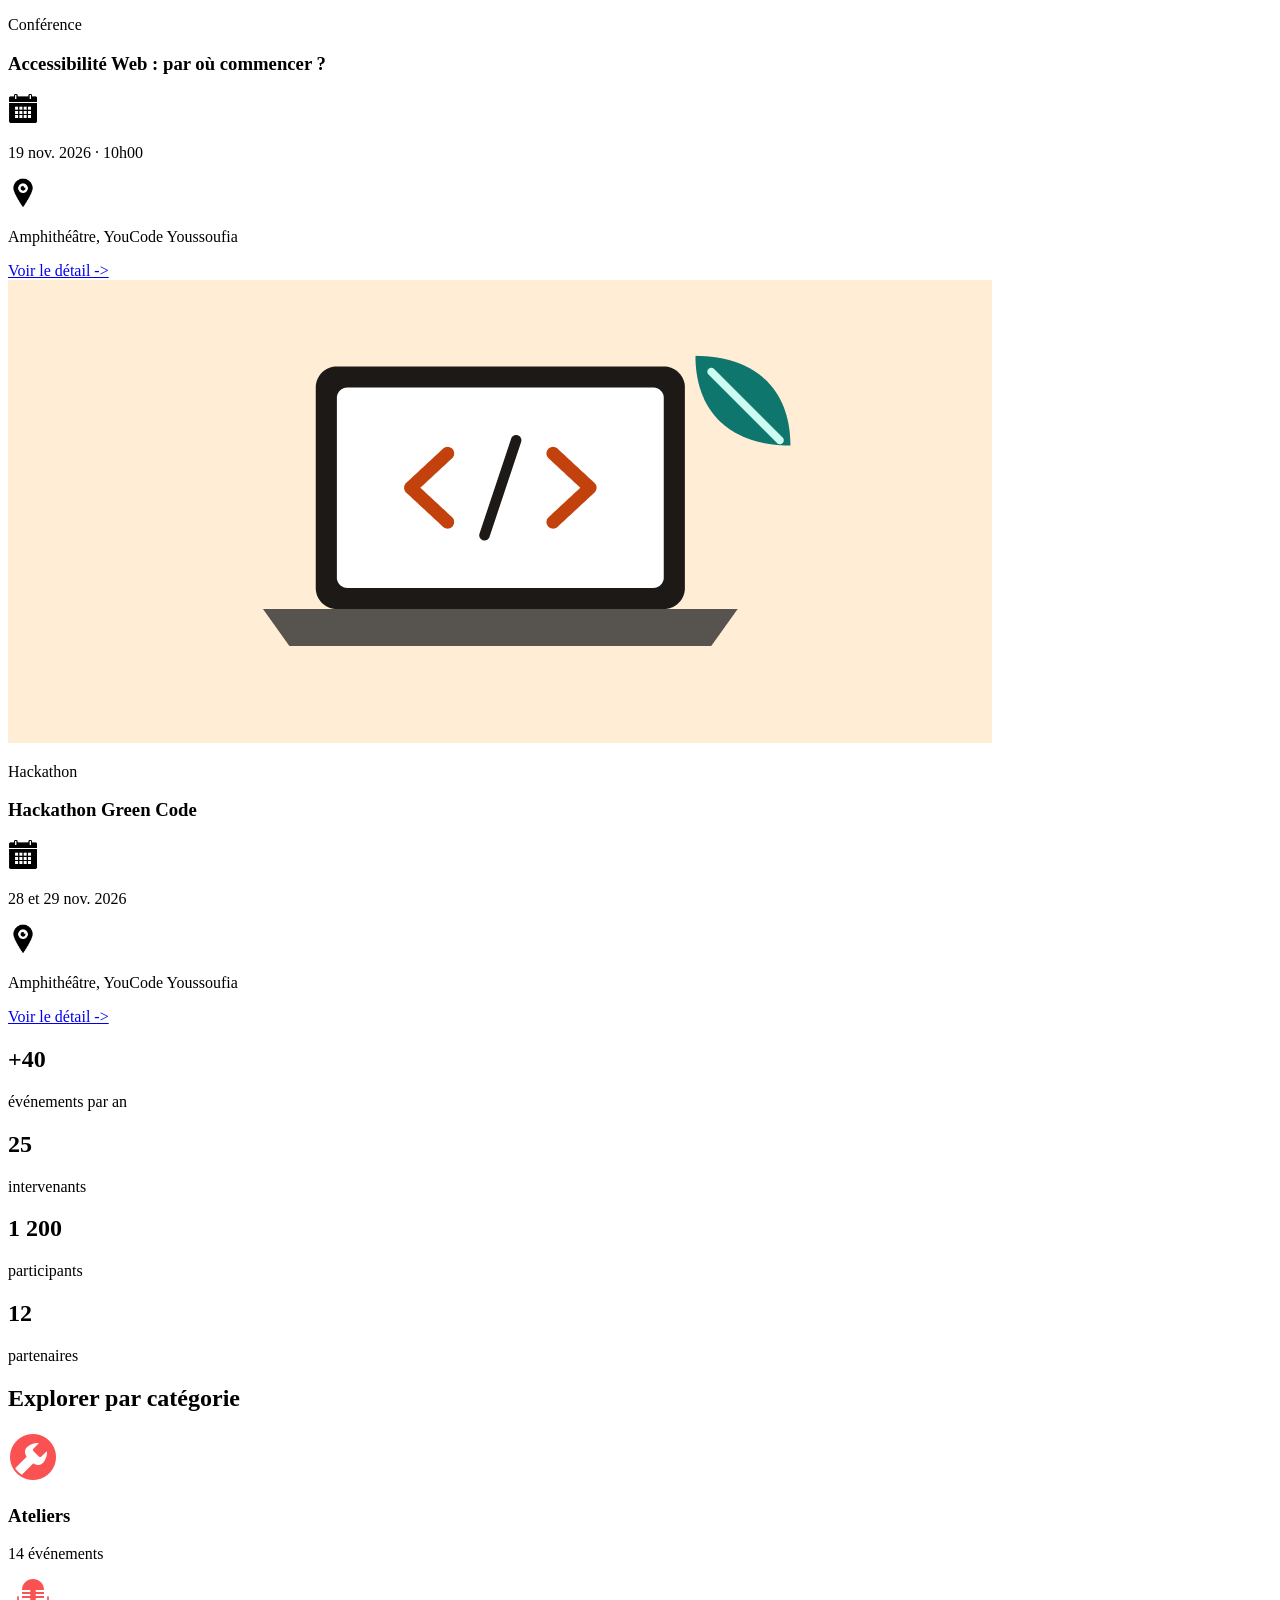
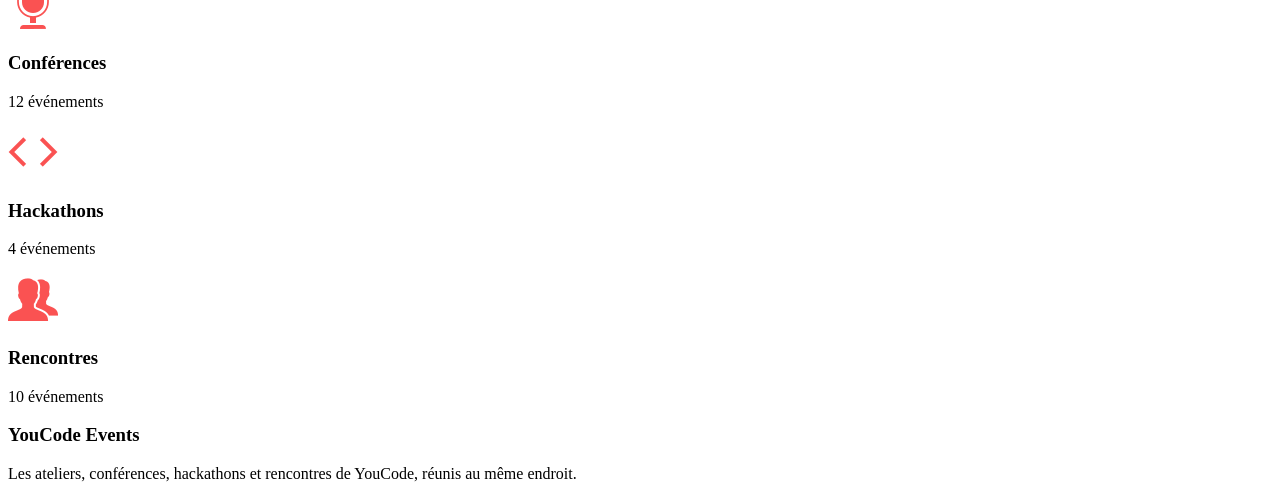
==== commit b1d22803: "commit-to-pull" ====
--- a/index.html
+++ b/index.html
@@ -5,51 +5,50 @@
     <meta charset="UTF-8">
     <meta name="viewport" content="width=device-width, initial-scale=1.0">
     <title>Accueil / Mobile 375</title>
-    <link rel="stylesheet" href="css/responsive.css">
-    <link rel="stylesheet" href="css/style.css">
+    <link rel="stylesheet" href="/YouEvents/css/style.css">
 </head>
 
 <body>
-    <header>
-        <h3>Youcode <span>Events</span></h3>
-        <div class="menu-icon" id="menuIcon">
-            <svg xmlns="http://www.w3.org/2000/svg" width="24" height="24" viewBox="0 0 24 24" fill="none" stroke="currentColor" stroke-width="2" stroke-linecap="round" stroke-linejoin="round" class="lucide lucide-menu preview-icon"><path d="M4 5h16"/><path d="M4 12h16"/><path d="M4 19h16"/></svg>
+    <!-- <header>
+        <div class="logo"><img src="../YouEvents/les-images/logo-youcod.png" alt="youcode-logo"></div>
+        <div>
+            <nav class="navigation-bar">
+                <lu>
+                    <li><a href="#">Accueil</a></li>
+                    <li><a href="#">Événements</a></li>
+                    <li><a href="#">Intervenants</a></li>
+                </lu>
         </div>
-        <nav class="large-menu">
-            <a href="#">Acceuil</a>
-            <a href="#">Événements</a>
-            <a href="#">Intervenants</a>
-            <button><a href="#">S'inscrire</a></button>
+        <button>S'inscrire</button>
         </nav>
-    </header>
-    <nav class="menu hidden">
-        <a href="#" class="heading">Acceuil</a>
-        <a href="#" class="heading">Événements</a>
-        <a href="#" class="heading">Intervenants</a>
-        <button class="primary-btn"><a href="#">S'inscrire</a></button>
-    </nav>
+    </header> -->
     <main>
         <section class="hero">
-            <div class="hero-BOX">
+
+
+
+
                 <div class="hero-p">
-                    <div class="box-label">
-                        <!-- is it a button -->
-                        <p class="lable">
-                            Saison 2026-2027
-                        </p>
-                    </div>
-                    <div>
-                        <h1 class="grand-titre">
-                            Tous les événements YouCode, au même endroit
-                        </h1>
-                    </div>
-                    <div>
-                        <p class="paragraphe">
-                            Ateliers, conférences, hackathons et rencontres avec des professionnels : consultez le
-                            programme
-                            et
-                            inscrivez-vous en quelques clics.
-                        </p>
+                    <div class="text">
+                        <div class="box-label">
+                            <!-- is it a button -->
+                            <p class="lable">
+                                Saison 2026-2027
+                            </p>
+                        </div>
+                        <div>
+                            <h1 class="grand-titre">
+                                Tous les événements YouCode, au même endroit
+                            </h1>
+                        </div>
+                        <div>
+                            <p class="paragraphe">
+                                Ateliers, conférences, hackathons et rencontres avec des professionnels : consultez le
+                                programme
+                                et
+                                inscrivez-vous en quelques clics.
+                            </p>
+                        </div>
                     </div>
                     <div class="les-button">
                         <div class="botton1">
@@ -60,10 +59,11 @@
                         </div>
                     </div>
                 </div>
-                <div class="image">
-                    <img src="./assets/images/first-section-pic.png" alt="Image héros" style="object-fit: contain;">
-                </div>
-            </div>
+                <div class="image-div">
+                    <img id="hero-img" src="./assets/images/first-section-pic.png" alt="Image héros"
+                        style="object-fit: contain;">
+                </div>
+            
         </section>
         <section class="Prochains-événements">
             <div class="titre-cards">
@@ -267,7 +267,7 @@
                     <div class="card-Catégorie">
                         <div class="card-icon">
                             <img src="[data-uri]"
-                                alt="microphone" >
+                                alt="microphone">
                         </div>
                         <div>
                             <h3 class="h3">Conférences</h3>
@@ -279,7 +279,7 @@
                     <div class="card-Catégorie">
                         <div class="card-icon">
                             <img src="[data-uri]"
-                                alt="average-math" >
+                                alt="average-math">
                         </div>
                         <div>
                             <h3 class="h3">Hackathons</h3>
@@ -297,37 +297,23 @@
                             <h3 class="h3">Rencontres</h3>
                         </div>
                         <div>
-                            <p class="text-de-categories" >10 événements</p>
+                            <p class="text-de-categories">10 événements</p>
                         </div>
                     </div>
                 </div>
             </div>
         </section>
     </main>
-
     <footer>
-        <div class="row">
-            <div class="youcode">
-                <h3 class="heading">YouCode Events</h3>
-                <p class="sm-txt" style="color: #fff; margin: 10px 0 0 0;">Les ateliers, conférences, hackathons et rencontres de YouCode, réunis au même endroit.</p>
-            </div>
-            <div class="navigation">
-                <h3 class="heading">Navigation</h3>
-                <a class="page-text" href="#">Accueil</a>
-                <a class="page-text" href="#">Événements</a>
-                <a class="page-text" href="#">Intervenants et partenaires</a>
-                <a class="page-text" href="#">Inscription</a>
-            </div>
-            <div class="contact navigation">
-                <h3 class="heading">Contact</h3>
-                <a class="page-text" href="#">contact@youcode-events.example</a>
-                <a class="page-text" href="#">Youssoufia · Safi · Nador</a>
-            </div>
+        <div>
+            <h3>YouCode Events</h3>
+            <p>Les ateliers, conférences, hackathons et rencontres de YouCode, réunis au même endroit.</p>
         </div>
-        <div class="border"></div>
-        <section class="copyright">
-            <p class="page-text">© 2026 YouCode Events — site fictif réalisé en formation.</p>
-        </section>
+        <div>
+
+        </div>
+        <div></div>
+        <div></div>
     </footer>
 </body>
 
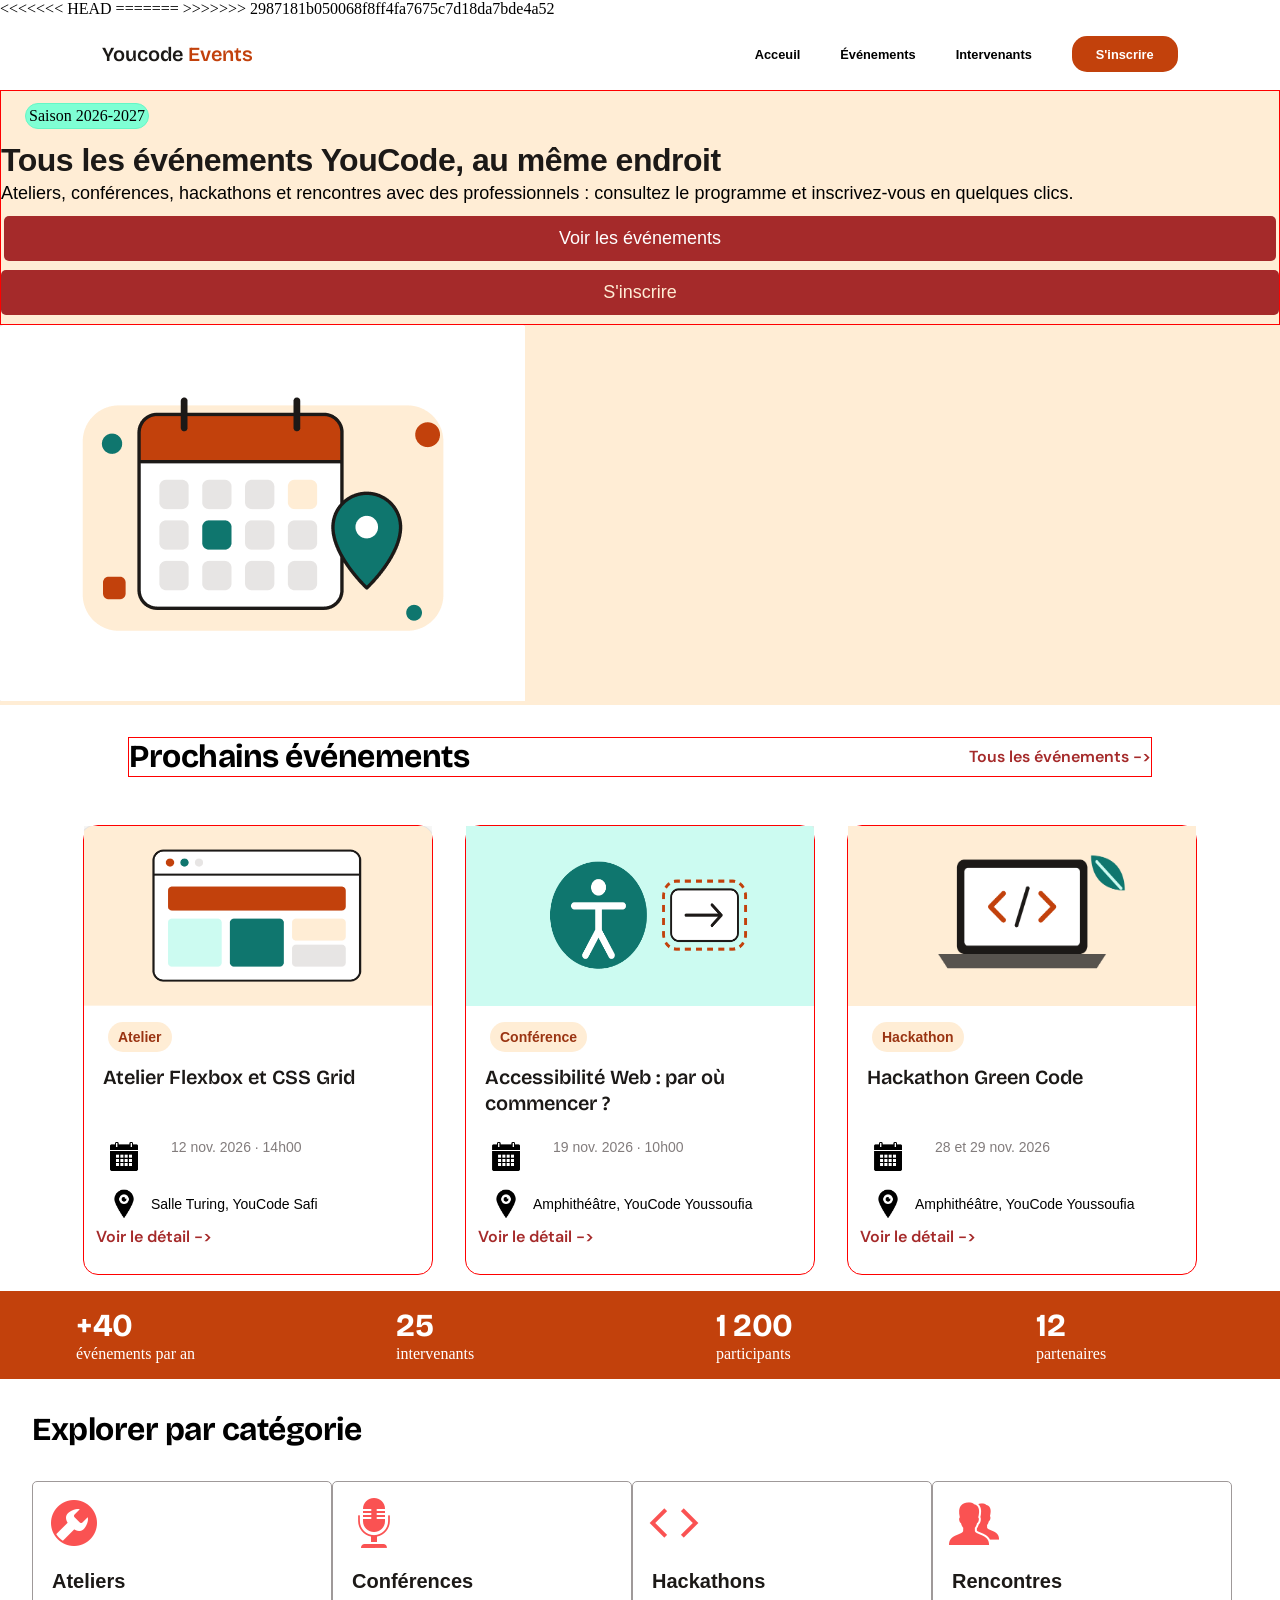
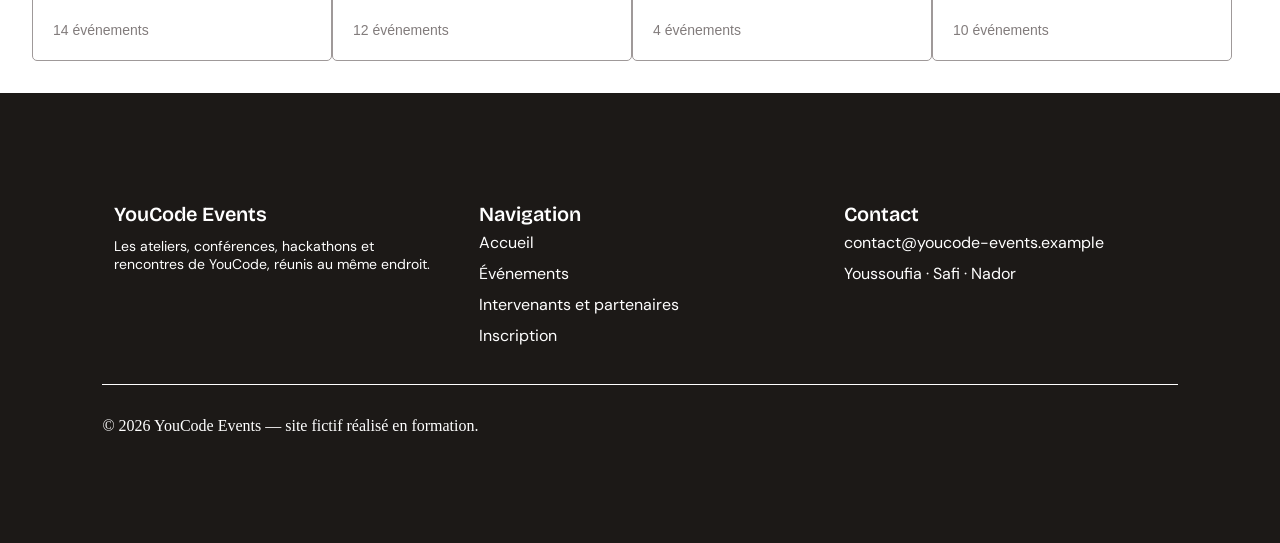
==== commit 79025f35: "commit-to-pull" ====
--- a/index.html
+++ b/index.html
@@ -5,23 +5,33 @@
     <meta charset="UTF-8">
     <meta name="viewport" content="width=device-width, initial-scale=1.0">
     <title>Accueil / Mobile 375</title>
+<<<<<<< HEAD
     <link rel="stylesheet" href="/YouEvents/css/style.css">
+=======
+    <link rel="stylesheet" href="css/responsive.css">
+    <link rel="stylesheet" href="css/style.css">
+>>>>>>> 2987181b050068f8ff4fa7675c7d18da7bde4a52
 </head>
 
 <body>
-    <!-- <header>
-        <div class="logo"><img src="../YouEvents/les-images/logo-youcod.png" alt="youcode-logo"></div>
-        <div>
-            <nav class="navigation-bar">
-                <lu>
-                    <li><a href="#">Accueil</a></li>
-                    <li><a href="#">Événements</a></li>
-                    <li><a href="#">Intervenants</a></li>
-                </lu>
+    <header>
+        <h3>Youcode <span>Events</span></h3>
+        <div class="menu-icon" id="menuIcon">
+            <svg xmlns="http://www.w3.org/2000/svg" width="24" height="24" viewBox="0 0 24 24" fill="none" stroke="currentColor" stroke-width="2" stroke-linecap="round" stroke-linejoin="round" class="lucide lucide-menu preview-icon"><path d="M4 5h16"/><path d="M4 12h16"/><path d="M4 19h16"/></svg>
         </div>
-        <button>S'inscrire</button>
+        <nav class="large-menu">
+            <a href="#">Acceuil</a>
+            <a href="#">Événements</a>
+            <a href="#">Intervenants</a>
+            <button><a href="#">S'inscrire</a></button>
         </nav>
-    </header> -->
+    </header>
+    <nav class="menu hidden">
+        <a href="#" class="heading">Acceuil</a>
+        <a href="#" class="heading">Événements</a>
+        <a href="#" class="heading">Intervenants</a>
+        <button class="primary-btn"><a href="#">S'inscrire</a></button>
+    </nav>
     <main>
         <section class="hero">
 
@@ -304,16 +314,30 @@
             </div>
         </section>
     </main>
+
     <footer>
-        <div>
-            <h3>YouCode Events</h3>
-            <p>Les ateliers, conférences, hackathons et rencontres de YouCode, réunis au même endroit.</p>
+        <div class="row">
+            <div class="youcode">
+                <h3 class="heading">YouCode Events</h3>
+                <p class="sm-txt" style="color: #fff; margin: 10px 0 0 0;">Les ateliers, conférences, hackathons et rencontres de YouCode, réunis au même endroit.</p>
+            </div>
+            <div class="navigation">
+                <h3 class="heading">Navigation</h3>
+                <a class="page-text" href="#">Accueil</a>
+                <a class="page-text" href="#">Événements</a>
+                <a class="page-text" href="#">Intervenants et partenaires</a>
+                <a class="page-text" href="#">Inscription</a>
+            </div>
+            <div class="contact navigation">
+                <h3 class="heading">Contact</h3>
+                <a class="page-text" href="#">contact@youcode-events.example</a>
+                <a class="page-text" href="#">Youssoufia · Safi · Nador</a>
+            </div>
         </div>
-        <div>
-
-        </div>
-        <div></div>
-        <div></div>
+        <div class="border"></div>
+        <section class="copyright">
+            <p class="page-text">© 2026 YouCode Events — site fictif réalisé en formation.</p>
+        </section>
     </footer>
 </body>
 
--- a/css/responsive.css
+++ b/css/responsive.css
@@ -0,0 +1,716 @@
+@import url("/css/style.css");
+
+@media screen and (min-width: 300px) {
+    header {
+        min-height: 8vh;    
+        max-height: 10vh;
+        display: flex;
+        justify-content: space-between;
+        align-items: center;
+        padding: 8px 16px;
+        background-color: var(--background-white);
+        border-bottom: 1px solid var(--border-color);
+    }
+    header > h3 > span {
+        color: var(--primary);
+    }
+    .page-info {
+        width: 100%;
+        min-height: 30vh;
+        background-color: var(--primary-soft);
+        display: flex;
+        padding: 10% 8%;
+    }
+    .page-header > p {
+        margin-top: 3%;
+        font-weight: 400;
+        color: var(--text);
+    }
+    .inscription-form {
+        min-height: 100vh;
+        display: flex;
+        align-items: center;
+        justify-content: center;
+        padding: 10% 8%;
+    }
+
+    .inscription-content {
+        width: 100%;
+        background-color: var(--background-white);
+        display: flex;
+        flex-direction: column;
+        align-items: flex-start;
+        gap: 10px;
+    }
+    .inscription-content > .fields {
+        display: flex;
+        flex-direction: column;
+        width: 100%;
+        min-height: 15vh;
+        gap: 10px;
+    }
+    .field {
+        width: 100%;
+        display: flex;
+        flex-direction: column;
+        justify-content: center;
+        gap: 10px;
+    }
+    .field > label {
+        display: flex;
+        flex-direction: column;
+    }
+    .field > label > input {
+        min-height: 48px;
+        padding: 12px 16px;
+        border-radius: 5px;
+        border: 1px solid var(--border-input);
+    }
+    .inscription-content > .event-picker,
+    .inscription-content > .level-picker {
+        width: 100%;
+    }
+    .inscription-content > .msg-field {
+        min-height: 30vh;
+        width: 100%;
+        margin-top: 10px;
+    } 
+
+    .inscription-content > .terms {
+        width: 100%;
+    }
+
+    .event-picker > label {
+        margin-top: 5px;
+        display: flex;
+        flex-direction: column;
+    }
+    .event-picker select {
+        margin-top: 5px;
+        width: 100%;
+        min-height: 48px;
+        border: 1px solid var(--border-input);
+        outline: none;
+        padding: 12px 16px;
+        border-radius: 5px;
+    }
+
+    .level-picker > h3 {
+        margin-bottom: 12px;
+    }
+    .radio-group {
+        display: flex;
+        flex-wrap: wrap;
+        align-items: center;
+        gap: 12px 24px;
+    }
+    .radio-option {
+        display: flex;
+        align-items: center;
+        gap: 10px;
+        cursor: pointer;
+        font-family: "DM Sans", sans-serif;
+        font-size: 15px;
+        color: var(--text-primary);
+    }
+
+    .radio-option input[type="radio"] {
+        appearance: none;
+        width: 22px;
+        height: 22px;
+        border: 2px solid var(--border-input);
+        border-radius: 50%;
+        display: flex;
+        align-items: center;
+        justify-content: center;
+        flex-shrink: 0;
+        cursor: pointer;
+    }
+
+    .radio-option input[type="radio"]:checked {
+        border-color: var(--primary);
+    }
+
+    .radio-option input[type="radio"]:checked::after {
+        content: "";
+        width: 12px;
+        height: 12px;
+        border-radius: 50%;
+        background-color: var(--primary);
+    }
+
+    .msg-field > label{
+        display: flex;
+        flex-direction: column;
+
+    }
+    .msg-field > label > textarea {
+        margin-top: 5px;
+        min-height: 30vh;
+        padding: 12px 16px;
+        border: 1px solid var(--border-input);
+        outline: none;
+        border-radius: 5px;
+        resize: none;
+    }
+    .terms {
+        display: flex;
+        gap: 5px;
+    }
+    .terms > input[type=checkbox] {
+        background-color: white;
+        appearance: none;
+        min-width: 24px;
+        height: 24px;
+        border-radius: 4px;
+        border: 2px solid var(--border-input);
+        cursor: pointer;
+        display: flex;
+        justify-content: center;
+        align-items: center;
+    }
+    .terms > input[type=checkbox]:checked {
+        border-color: var(--primary);
+    }
+    .terms > input[type=checkbox]:checked::after {
+        content: '';
+        width: 15px;
+        height: 15px;
+        background-color: var(--primary);
+    }
+
+    .terms > label {
+        font-family: 'DM Sans', sans-serif;
+        font-weight: 400;
+        font-style: Regular;
+        font-size: 16px;
+        line-height: 24px;
+        cursor: pointer;
+        margin-left: 5px;
+    }
+    footer {
+        padding: 10% 8%;
+        background-color: var(--bg-inverse);
+        display: flex;
+        flex-direction: column;
+        justify-content: center;
+        align-items: center;
+        max-height: 70vh;
+    }
+
+    footer > .row {
+        width: 100%;
+        display: flex;
+        flex-direction: column;
+        justify-content: center;
+        align-items: center;
+        gap: 20px;
+        margin-bottom: 3%;
+    }
+    .border {
+        width: 100%;
+        border-bottom: 1px solid #fff;
+    }
+    footer > .row > .youcode,
+    footer > .row > .navigation,
+    footer > .row > .contact {
+        width: 100%;
+        max-width: 600px;
+        color: var(--text-inverse);
+        font-size: 12px;
+    }
+    footer .heading {
+        color: var(--text-inverse);
+        font-size: 20px;
+    }
+    footer .navigation {
+        display: flex;
+        flex-direction: column;
+    }
+    footer .navigation > a {
+        color: #fff;
+        padding: 5px 0;
+        font-family: "DM sans", sans-serif;
+        font-weight: 400;
+        font-size: 16px;
+    }
+    footer > .copyright {
+        margin-top: 3%;
+        width: 100%;
+        color: #fff;
+    }
+    .large-menu {
+        display: none;
+    }
+    .menu {
+        position: absolute;
+        background: rgba(255, 255, 255, 0.8);
+        backdrop-filter: blur(20px);
+        display: flex;
+        flex-direction: column;
+        justify-content: center;
+        align-items: center;
+        gap: 8%;
+        height: 90vh;
+        width: 100%;
+    }
+    .menu > a {
+        color: var(--primary);
+    }
+    .menu > button > a {
+        color: var(--background-white);
+        font-size: 1.3rem;
+        font-weight: 700;
+    }
+    .hero-p {
+        border: 1px solid red;
+        gap: 30px;
+    }
+
+    .image>img {
+        width: 100%;
+        border-radius: 10px;
+    }
+
+    .hero {
+        background-color: #FFEDD5;
+        display: flex;
+        flex-direction: column;
+        width: 100%;
+
+    }
+
+    .botton2 :hover {
+        background-color: #fff;
+
+    }
+
+    .hero-BOX {
+        margin: 3vw;
+        /* border: 1px solid red; */
+        /* gap: 4vh; */
+    }
+
+    .grand-titre {
+        /* margin: 1rem; */
+        font-family: Arial, Helvetica, sans-serif;
+        font-weight: 700;
+        font-style: Bold;
+        font-size: 32px;
+        line-height: 38px;
+        letter-spacing: -0.5px;
+        font-weight: bolder;
+    }
+
+    .paragraphe {
+        font-family: Verdana, Geneva, Tahoma, sans-serif;
+        font-weight: 400;
+        font-style: Regular;
+        font-size: 18px;
+        line-height: 28px;
+        letter-spacing: 0px;
+
+    }
+
+    .box-label {
+        display: flex;
+        flex-direction: row;
+        padding: 12px;
+        margin-left: 12px;
+    }
+
+    .lable {
+        background-color: aquamarine;
+        padding: 3px;
+        border-radius: 15PX;
+        border: 1px solid rgb(101, 247, 198)
+    }
+
+    .botton1 {
+        display: flex;
+        flex-direction: column;
+        margin-top: 6px;
+        margin-bottom: 6px;
+        padding: 3px;
+    }
+
+    .botton2 {
+        align-items: center;
+        margin-bottom: 9px;
+
+    }
+
+    .botton2>button {
+        background-color: brown;
+        color: #FFEDD5;
+        border: 0;
+        padding: 12px 25%;
+        font-size: large;
+        border-radius: 5px;
+        width: 100%;
+
+
+    }
+
+    .botton1>button {
+
+        background-color: brown;
+        color: #FFEDD5;
+        border: 0cm;
+        padding: 12px 25%;
+        font-size: large;
+        border-radius: 5px;
+
+    }
+
+    .botton1>button>a {
+        text-decoration: none;
+        color: #fff;
+    }
+
+    /*!!!!!! NOUUVVELLLE SECTIONNNNN!!!!!§§§!§!!!!!!!§§§ */
+    .Prochains-événements {
+        display: flex;
+        flex-direction: column;
+        align-items: center;
+        /* justify-content: space-between; */
+        height: auto;
+    }
+
+    .deuxieme-titre {
+        /* margin-top: 1rem; */
+        font-family: Bricolage Grotesque;
+        font-weight: 700;
+        font-style: Bold;
+        font-size: 32px;
+        line-height: 38px;
+        letter-spacing: -0.5px;
+        /* margin-left: 12px; */
+    }
+
+    .less-cardes {
+        display: flex;
+        flex-wrap: wrap;
+        justify-content: flex-start;
+    }
+
+    .stat-box {
+        display: flex;
+        flex-direction: row;
+        flex-wrap: wrap;
+        justify-content: flex-start;
+    }
+
+    .plus-info {
+        font-family: DM Sans;
+        font-weight: 600;
+        font-size: 16px;
+        line-height: 24px;
+        letter-spacing: 0px;
+        margin-left: 12px;
+        color: brown;
+        text-decoration: none;
+    }
+
+    .Card {
+        border: 5px solid #4b46511b;
+        border-radius: 15px;
+        margin: 1rem 1rem;
+        min-width: 350px;
+        max-width: 350px;
+        height: 450px;
+        border: 1PX solid red;
+    }
+
+    .table-image {
+        /* border: 1px solid red; */
+        width: 100%;
+        height: auto;
+        margin-top: 0%;
+        border-radius: 15px;
+    }
+
+    .Card>div>img {
+        width: 100%;
+        height: 180px;
+    }
+
+    .lable1 {
+        font-family: 'Franklin Gothic Medium', 'Arial Narrow', Arial, sans-serif;
+        font-weight: 600;
+        font-size: 14px;
+        line-height: 20px;
+        letter-spacing: 0px;
+        padding: 5px 10px;
+        /* border: 1px solid red; */
+        background-color: #FFEDD5;
+        color: #9A3412;
+        border-radius: 15px;
+    }
+
+    .titre-cards {
+        border: 1px solid red;
+        margin: 2rem;
+        display: flex;
+        flex-wrap: wrap;
+        flex-direction: row;
+        justify-content: space-between;
+        align-items: center;
+        width: 80%;
+    }
+
+    .h3 {
+        /* border: 1px solid red; */
+        margin-left: 19px;
+        font-family: Arial, Helvetica, sans-serif;
+        font-weight: 600;
+        font-size: 20px;
+        line-height: 26px;
+        letter-spacing: 0px;
+        height: 52px;
+        /* background-color: aqua; */
+
+    }
+
+    .line-de-date {
+        display: flex;
+        flex-direction: row;
+        margin-left: 19px;
+        margin-top: 15px;
+    }
+
+    .icone-date,
+    .date-pargraphe {
+        align-items: center;
+        display: flex;
+    }
+
+    .date-pargraphe {
+        /* border: 1px solid red; */
+        padding: 6px;
+        font-family: Verdana, Geneva, Tahoma, sans-serif;
+        font-weight: 400;
+        font-size: 14px;
+        letter-spacing: 0px;
+
+    }
+
+    .icone-date {
+        /* border: 1px solid red; */
+        padding: 6px;
+        line-height: 30px;
+
+    }
+
+    .line-de-localization {
+        display: flex;
+        flex-direction: row;
+        vertical-align: center;
+        margin-left: 19px;
+        /* margin-top: 10px; */
+    }
+
+    .localization-icone,
+    .p-localization {
+        display: flex;
+        align-items: center;
+    }
+
+    .localization-icone {
+        /* border: 1px solid red; */
+        padding: 6px;
+    }
+
+    .p-localization {
+        /* border: 1px solid red; */
+        padding: 6px;
+        font-family: Verdana, Geneva, Tahoma, sans-serif;
+        font-weight: 400;
+        font-size: 14px;
+        line-height: 20px;
+        letter-spacing: 0px;
+    }
+
+    .Chiffres-clés {
+        background-color: #C2410C;
+
+    }
+
+    .stat-box {
+        display: flex;
+        flex-direction: row;
+        justify-content: space-around;
+
+    }
+
+    #white-color {
+        color: #fff;
+    }
+
+    .stat-p {
+        color: #fff;
+    }
+
+    .Stat {
+        padding-left: 1rem;
+        padding-bottom: 1rem;
+        padding-top: 1rem;
+        /* border: 1px solid #fff ; */
+        min-width: 200px;
+        max-width: 200px;
+        width: 100px;
+    }
+
+    /************** categories$$$$section **********/
+    .Catégories {
+        /* border: 4px solid red; */
+
+    }
+
+    .Catégories-box {
+        margin: 2rem;
+
+    }
+
+    .boxes-c {
+        display: flex;
+        flex-wrap: wrap;
+    }
+
+    .card-Catégorie {
+        margin-top: 2rem;
+        width: 300px;
+        border: 1px solid rgb(159, 153, 153);
+        border-radius: 5px;
+        height: auto;
+        align-items: center;
+        /* padding: 3rem; */
+
+    }
+
+    .card-icon {
+        /* border: 1px solid red; */
+        width: 4rem;
+        margin: 1rem;
+        /* width: fit-content; */
+    }
+
+    .text-de-categories {
+        font-family:'Gill Sans', 'Gill Sans MT', Calibri, 'Trebuchet MS', sans-serif;
+        font-weight: 400;
+        font-size: 14px;
+        line-height: 20px;
+        letter-spacing: 0px;
+        color: #827c7c;
+        margin-bottom: 20px;
+        margin-left: 20px;
+    }
+}
+
+@media screen and (min-width: 768px) {
+
+    /* Nissrine */
+    .events-grid{
+     grid-template-columns: repeat(2, minmax(0, 1fr))
+    }
+
+    header > #menuIcon {
+        display: none;
+    } 
+    .large-menu {
+        height: 100%;
+        display: flex;
+        align-items: center;
+        justify-content: center;
+        gap: 40px;
+    }
+    .large-menu > a {
+        font-family: "label", sans-serif;
+        color: var(--text);
+        font-weight: 600;
+        font-size: 0.8rem;
+    }
+    .large-menu > button {
+        width: 50%;
+        min-height: 36px;
+        padding: 2px 24px;
+        border-radius: 15px;
+        background-color: var(--primary);
+    }
+    .large-menu > button > a {
+        color: var(--text-inverse);
+        font-weight: 600;
+        font-size: 0.8rem;
+    }
+    .inscription-content {
+        padding: 32px;
+        align-items: flex-start;
+    }
+
+    footer {
+        max-height: 50vh;
+    }
+    footer > .row {
+        flex-direction: row;
+        align-items: stretch;
+        justify-content: space-around;
+    }
+
+    footer > .row > .youcode,
+    footer > .row > .navigation,
+    footer > .row > .contact {
+        width: 30%;
+        height: 100%;
+        margin: 0;
+    }
+
+    footer > .copyright {
+        width: 100%;
+    }
+
+    .fields {
+        width: 100%;
+        margin-top: 15px;
+        flex-direction: row;
+        min-height: 15vh;
+    }
+    .fields > .field {
+        flex-direction: row;
+        width: 100%;
+        min-height: 15vh;
+    }
+    .field > label {
+        width: 50%;
+    }
+}
+
+@media screen and (min-width : 1024px) {
+    header {
+        padding: 1% 8%;
+    }
+    .h2 {
+        font-family: "Bricolage Grotesque", sans-serif;
+        font-weight: 700;
+        font-size: 40px;
+        line-height: 46px;
+        letter-spacing: -0.5px;
+        color: var(--text-primary);
+    }
+}
+
+@media (min-width: 1440px) {
+    .events-grid {
+        grid-template-columns: repeat(3, minmax(0, 1fr));
+    }
+    .section-heading h1 {
+        font-size: 32px;
+    }
+}
+.event4{
+    margin-bottom: 20px;
+}
+
+
+.hidden {
+    display: none;
+}
--- a/css/style.css
+++ b/css/style.css
@@ -0,0 +1,614 @@
+/* Imports  */
+
+@import url('https://fonts.googleapis.com/css2?family=Bricolage+Grotesque:opsz,wght@12..96,200..800&family=DM+Sans:ital,opsz,wght@0,9..40,100..1000;1,9..40,100..1000&display=swap');
+
+/* Colors */
+
+:root {
+    --bg-page : #FAFAF9;
+    --bg-surface : #FFFFFF;
+    --bg-muted: #F5F5F4;
+    --bg-inverse: #1C1917;
+    --primary : #c2410c;
+    --primary-hover : #9A3412;
+    --primary-soft: #FFEDD5;
+    --secondary: #0F766E;
+    --secondary-soft: #CCFBF1;
+    --text-primary : #1C1917;
+    --text-secondary : #57534E;
+    --text-inverse : #FFFFFF;
+    --border-default: #E7E5E4;
+    --border-input: #78716C;
+    --succes : #15803D;
+    --error : #B91C1C;
+}
+
+/* Typography */
+
+* {
+    margin: 0;
+    padding: 0;
+    box-sizing: border-box;
+    text-decoration: none;
+    border: none;
+    list-style: none;
+}
+
+body {
+    background-color: var(--background-muted);
+}
+
+h1 {
+    font-family: "Bricolage Grotesque", sans-serif;
+    font-weight: 700;
+    font-size: 40px;
+    line-height: 46px;
+    letter-spacing: -0.5px;
+    color: var(--text-primary);
+}
+
+.h2 {
+    font-family: "Bricolage Grotesque", sans-serif;
+    font-weight: 700;
+    font-size: 32px;
+    line-height: 38px;
+    letter-spacing: -0.5px;
+    color: var(--text-primary);
+}
+
+h3 {
+    font-family: "Bricolage Grotesque", sans-serif;
+    font-weight: 600;
+    font-size: 20px;
+    line-height: 26px;
+    letter-spacing: 0px;
+    color: var(--text-primary);
+}
+
+.lg-txt {
+    font-family: "DM Sans", sans-serif;
+    font-weight: 400;
+    font-size: 20px;
+    color: var(--text-secondary);
+}
+
+.txt {
+    font-family: 'DM Sans', sans-serif;
+    font-weight: 400;
+    font-size: 14px;
+    color: var(--text-secondary);
+}
+
+.sm-txt {
+    font-family: 'DM Sans', sans-serif;
+    font-weight: 400;
+    font-size: 14px;
+    color: var(--text-secondary);
+}
+
+.label-base {
+    font-family: 'DM Sans', sans-serif;
+    font-weight: 600;
+    font-size: 16px;
+    line-height: 24px;
+    letter-spacing: 0px;
+    color: var(--text-primary);
+}
+
+.label-sm {
+    font-family: 'DM Sans', sans-serif;
+    font-weight: 600;
+    font-size: 14px;
+    line-height: 20px;
+    letter-spacing: 0px;
+    color: var(--text-primary);
+}
+
+/* Global Components */
+
+.default-btn {
+    min-height: 48px;
+    padding: 12px 24px;
+    border-radius: 15px;
+    background-color: var(--primary);
+    color: var(--text-inverse);
+}
+
+.default-btn:hover {
+    background-color: var(--primary-hover);
+}
+
+.default-btn:focus {
+    background-color: var(--primary);
+    border: 3px solid var(--secondary);
+}
+
+.secondary-btn {
+    min-height: 48px;
+    padding: 12px 24px;
+    border-radius: 15px;
+    border: 2px solid var(--primary);
+    background-color: var(--bg-surface);
+    color: var(--primary);
+}
+
+.secondary-btn:hover {
+    background-color: var(--primary-soft);
+}
+
+.secondary-btn:focus {
+    border: 3px solid var(--secondary);
+}
+
+/* Inscription Page */
+
+.text-area {
+    min-height: 120px;
+    opacity: 1;
+    padding: 12px 16px;
+    border-radius: 15px;
+    border: 1px solid var(--border-input);
+}
+
+.les-button{
+    display: flex;
+    flex-direction: column;
+}
+
+<<<<<<< HEAD
+
+@media screen and (min-width:376px) {
+    .image {
+        align-items: center;
+        width: 80%;
+        /* height: auto; */
+        margin: 15px;
+        /* margin-bottom: 12px;
+        margin-left: 15px;
+        margin-top: 12px; */
+        border: 1px solid red;
+    }
+
+    .hero-p {
+        display: flex;
+        flex-direction: column;
+        /* border: 1px solid red; */
+        /* gap: 30px; */
+    }
+
+    
+    .hero {
+        background-color: #FFEDD5;
+        padding: 50px;
+        display: flex;
+        flex-direction: row;
+        width: 100%;
+    }
+    .botton2 :hover {
+        background-color: #fff;
+    }
+    /* .hero-BOX {
+        margin: 3vw;
+        /* border: 1px solid red; */
+        /* gap: 4vh; */
+    
+    .grand-titre {
+        /* margin: 1rem; */
+        font-family: Arial, Helvetica, sans-serif;
+        font-weight: 700;
+        font-style: Bold;
+        font-size: 32px;
+        line-height: 38px;
+        letter-spacing: -0.5px;
+        font-weight: bolder;
+    }
+
+    .paragraphe {
+        font-family: Verdana, Geneva, Tahoma, sans-serif;
+        font-weight: 400;
+        font-style: Regular;
+        font-size: 18px;
+        line-height: 28px;
+        letter-spacing: 0px;
+
+    }
+    
+
+    .box-label {
+        display: flex;
+        flex-direction: row;
+        padding: 12px;
+        margin-left: 12px;
+    }
+
+    .lable {
+        background-color: aquamarine;
+        padding: 3px;
+        border-radius: 15PX;
+        border: 1px solid rgb(101, 247, 198);
+        font-family: 'Franklin Gothic Medium', 'Arial Narrow', Arial, sans-serif;
+        font-weight: 600;
+        font-size: 14px;
+        line-height: 20px;
+        letter-spacing: 0px;
+        padding: 5px 10px;
+    }
+    .les-button{
+        display: flex;
+        align-items: center;
+        justify-content: center;
+        flex-direction: column;
+        gap: 15px;
+    }
+    .botton1 {
+        /* display: flex;
+        justify-content: center; */
+        /* flex-direction: column; */
+
+        margin-top: 6px;
+        margin-bottom: 6px;
+        padding: 3px;
+        width: 360px;
+        border: 1px solid red;
+    }
+
+    .botton2 {
+        align-items: center;
+        padding: 3px;
+        margin-bottom: 9px;
+        border: 1px solid red;
+        width:360px; 
+
+    }
+
+    .botton2>button {
+        background-color: brown;
+        color: #FFEDD5;
+        border: 0;
+        padding: 12px 25%;
+        font-size: large;
+        border-radius: 5px;
+        width: 100%;
+
+
+    }
+
+    .botton1>button {
+
+        background-color: brown;
+        color: #FFEDD5;
+        border: 0cm;
+        padding: 12px 25%;
+        font-size: large;
+        border-radius: 5px;
+        width:100% ;
+
+    }
+
+    .botton1>button>a {
+        text-decoration: none;
+        color: #fff;
+    }
+
+    /*!!!!!! NOUUVVELLLE SECTIONNNNN!!!!!§§§!§!!!!!!!§§§ */
+    .Prochains-événements {
+        display: flex;
+        flex-direction: column;
+        align-items: center;
+        /* justify-content: space-between; */
+        height: auto;
+    }
+
+    .deuxieme-titre {
+        /* margin-top: 1rem; */
+        font-family: Bricolage Grotesque;
+        font-weight: 700;
+        font-style: Bold;
+        font-size: 32px;
+        line-height: 38px;
+        letter-spacing: -0.5px;
+        /* margin-left: 12px; */
+    }
+
+    .less-cardes {
+        display: flex;
+        flex-wrap: wrap;
+        justify-content: flex-start;
+    }
+
+    .stat-box {
+        display: flex;
+        flex-direction: row;
+        flex-wrap: wrap;
+        justify-content: flex-start;
+    }
+
+    .plus-info {
+        font-family: DM Sans;
+        font-weight: 600;
+        font-size: 16px;
+        line-height: 24px;
+        letter-spacing: 0px;
+        margin-left: 12px;
+        color: brown;
+        text-decoration: none;
+    }
+
+    .Card {
+        border: 5px solid #4b46511b;
+        border-radius: 15px;
+        margin: 1rem 1rem;
+        min-width: 350px;
+        max-width: 350px;
+        height: 450px;
+        border: 1PX solid red;
+    }
+
+    .table-image {
+        /* border: 1px solid red; */
+        width: 100%;
+        height: auto;
+        margin-top: 0%;
+        border-radius: 15px;
+    }
+
+    .Card>div>img {
+        width: 100%;
+        height: 180px;
+    }
+
+    .lable1 {
+        font-family: 'Franklin Gothic Medium', 'Arial Narrow', Arial, sans-serif;
+        font-weight: 600;
+        font-size: 14px;
+        line-height: 20px;
+        letter-spacing: 0px;
+        padding: 5px 10px;
+        /* border: 1px solid red; */
+        background-color: #FFEDD5;
+        color: #9A3412;
+        border-radius: 15px;
+    }
+
+    .titre-cards {
+        border: 1px solid red;
+        margin: 2rem;
+        display: flex;
+        flex-wrap: wrap;
+        flex-direction: row;
+        justify-content: space-between;
+        align-items: center;
+        width: 80%;
+    }
+
+    .h3 {
+        /* border: 1px solid red; */
+        margin-left: 19px;
+        font-family: Arial, Helvetica, sans-serif;
+        font-weight: 600;
+        font-size: 20px;
+        line-height: 26px;
+        letter-spacing: 0px;
+        height: 52px;
+        /* background-color: aqua; */
+
+    }
+
+    .line-de-date {
+        display: flex;
+        flex-direction: row;
+        margin-left: 19px;
+        margin-top: 15px;
+    }
+
+    .icone-date,
+    .date-pargraphe {
+        align-items: center;
+        display: flex;
+    }
+
+    .date-pargraphe {
+        /* border: 1px solid red; */
+        padding: 6px;
+        font-family: Verdana, Geneva, Tahoma, sans-serif;
+        font-weight: 400;
+        font-size: 14px;
+        letter-spacing: 0px;
+
+    }
+
+    .icone-date {
+        /* border: 1px solid red; */
+        padding: 6px;
+        line-height: 30px;
+
+    }
+
+    .line-de-localization {
+        display: flex;
+        flex-direction: row;
+        vertical-align: center;
+        margin-left: 19px;
+        /* margin-top: 10px; */
+    }
+
+    .localization-icone,
+    .p-localization {
+        display: flex;
+        align-items: center;
+    }
+
+    .localization-icone {
+        /* border: 1px solid red; */
+        padding: 6px;
+    }
+
+    .p-localization {
+        /* border: 1px solid red; */
+        padding: 6px;
+        font-family: Verdana, Geneva, Tahoma, sans-serif;
+        font-weight: 400;
+        font-size: 14px;
+        line-height: 20px;
+        letter-spacing: 0px;
+    }
+
+    .Chiffres-clés {
+        background-color: #C2410C;
+
+    }
+
+    .stat-box {
+        display: flex;
+        flex-direction: row;
+        justify-content: space-around;
+
+    }
+
+    #white-color {
+        color: #fff;
+    }
+
+    .stat-p {
+        color: #fff;
+    }
+
+    .Stat {
+        padding-left: 1rem;
+        padding-bottom: 1rem;
+        padding-top: 1rem;
+        /* border: 1px solid #fff ; */
+        min-width: 200px;
+        max-width: 200px;
+        width: 100px;
+    }
+
+    /************** categories$$$$section **********/
+    .Catégories-box {
+        margin: 2rem;
+
+    }
+
+    .boxes-c {
+        display: flex;
+        flex-wrap: wrap;
+        justify-content: space-between;
+    }
+
+    .card-Catégorie {
+        margin-top: 2rem;
+        width: 300px;
+        border: 1px solid rgb(159, 153, 153);
+        border-radius: 5px;
+        height: auto;
+        align-items: center;
+        /* padding: 3rem; */
+
+    }
+
+    .card-icon {
+        /* border: 1px solid red; */
+        width: 4rem;
+        margin: 1rem;
+        /* width: fit-content; */
+    }
+
+    .text-de-categories {
+        font-family: 'Gill Sans', 'Gill Sans MT', Calibri, 'Trebuchet MS', sans-serif;
+        font-weight: 400;
+        font-size: 14px;
+        line-height: 20px;
+        letter-spacing: 0px;
+        color: #827c7c;
+        margin-bottom: 20px;
+        margin-left: 20px;
+    }
+
+}
+
+
+/* @media screen and (min-width : 786px) {
+    #image-div{
+        width: 50%;
+    }
+    .hero-img{
+        width: 50%;
+        height: 50%;
+    }
+} */
+=======
+/* Nissrine */
+
+
+.Def{
+    background-color: #FFEDD5;
+    padding: 50px 30px;
+}
+.even{
+    padding: 30px 30px;
+}
+
+.events-grid {
+    display: grid;
+    place-items: center;
+    grid-template-columns: 1fr;
+    gap: 20px;   
+}
+
+.event-card {
+    max-width: 400px;
+    min-width: 320px;
+    overflow: hidden;
+    background-color: var(--white);
+    border: 1px solid #e8e8e8;
+    border-radius: 12px;
+    box-shadow: 0 2px 6px #0000000d;
+    display: grid;
+}
+
+.event-card img {
+    display: block;
+    width: 100%;
+    height: 190px;
+    object-fit: centrer;
+    background-color: var(--orange-light);
+}
+
+.event-content {
+    padding: 18px;
+}
+
+.category {
+    display: inline-block;
+    padding: 4px 10px;
+    border-radius: 20px;
+    background-color : var(--color-primary-soft, #FFEDD5);
+    color:#9A3412;
+    font-size: 12px;
+    font-weight: bold;
+}
+
+.category.conference {
+    background-color: var(--color-secondary-soft, #CCFBF1);
+    color:var(--color-secondary, #0F766E);
+;
+}
+
+.event-content h2 {
+    margin: 12px 0;
+    font-size: 19px;
+    line-height: 1.3;
+}
+
+.event-content p {
+    margin: 8px 0;
+    color: var(--muted);
+    font-size: 14px;
+}
+
+.event-content a {
+    display: inline-block;
+    margin-top: 8px;
+    font-weight: bold;
+}
+>>>>>>> 2987181b050068f8ff4fa7675c7d18da7bde4a52
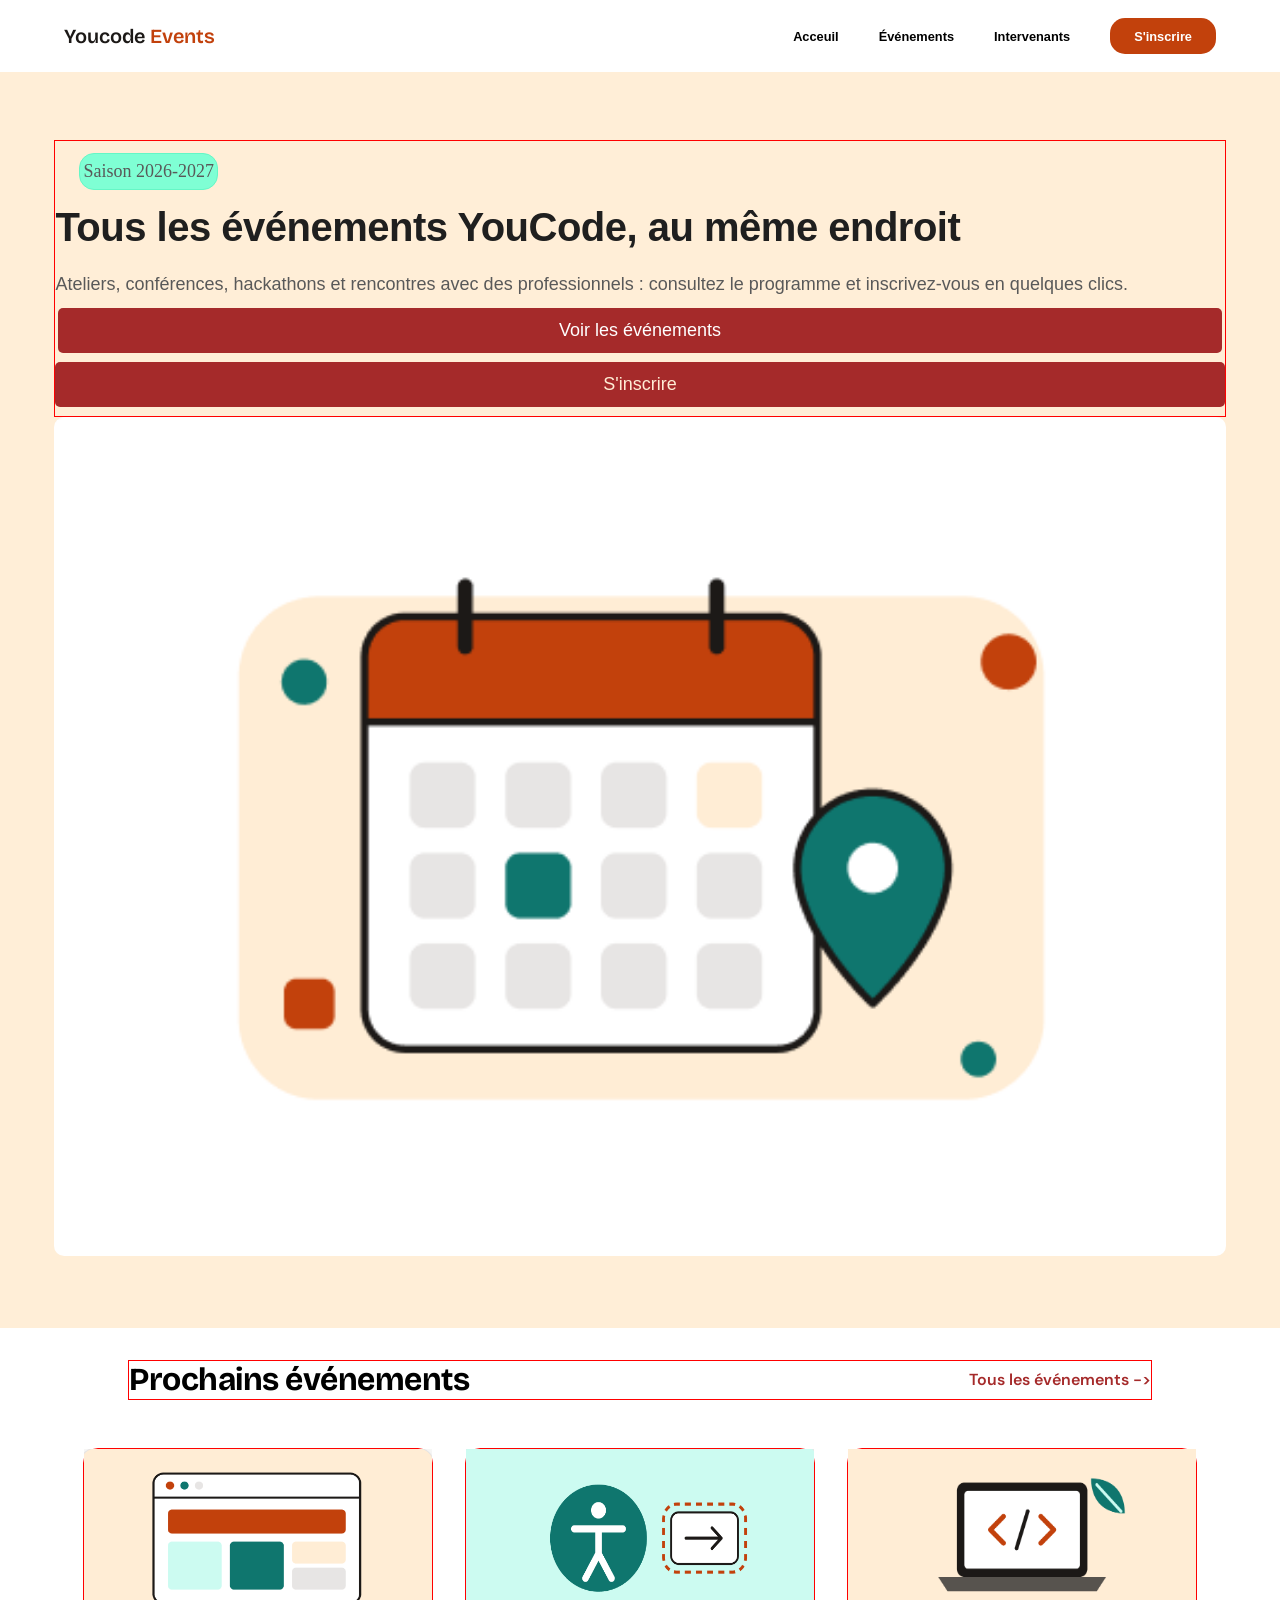
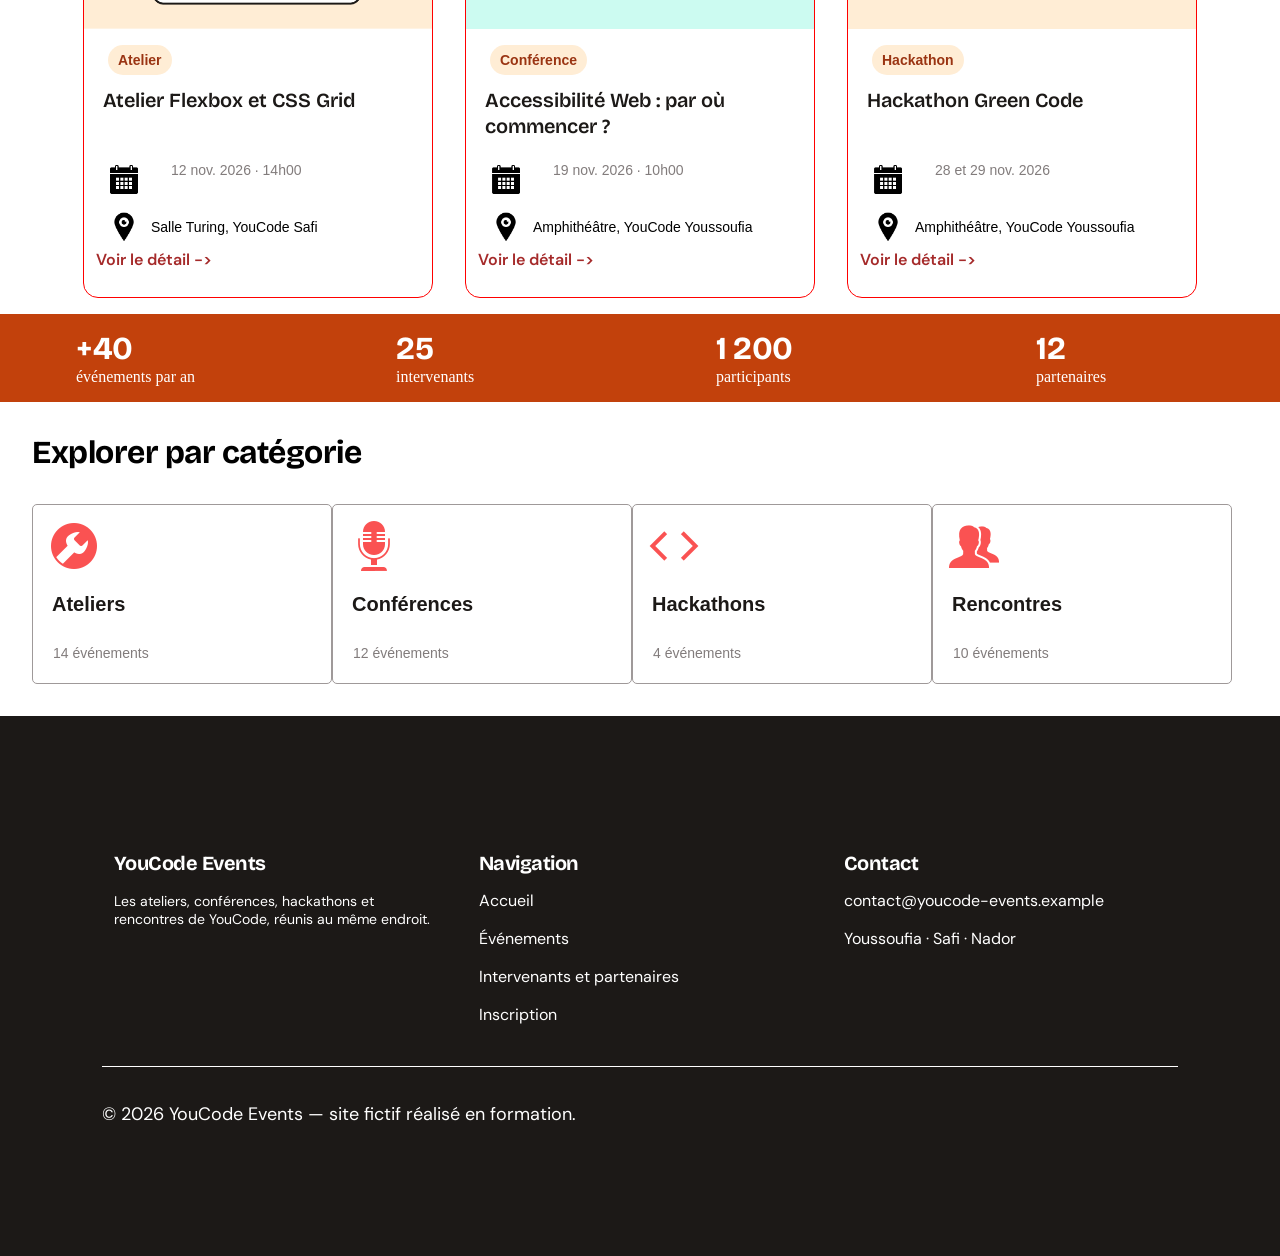
==== commit 8b2f8608: "Fixing merge conflicts between nouhaila and develop" ====
--- a/index.html
+++ b/index.html
@@ -5,12 +5,8 @@
     <meta charset="UTF-8">
     <meta name="viewport" content="width=device-width, initial-scale=1.0">
     <title>Accueil / Mobile 375</title>
-<<<<<<< HEAD
-    <link rel="stylesheet" href="/YouEvents/css/style.css">
-=======
     <link rel="stylesheet" href="css/responsive.css">
     <link rel="stylesheet" href="css/style.css">
->>>>>>> 2987181b050068f8ff4fa7675c7d18da7bde4a52
 </head>
 
 <body>
@@ -34,31 +30,26 @@
     </nav>
     <main>
         <section class="hero">
-
-
-
-
+            <div class="hero-BOX">
                 <div class="hero-p">
-                    <div class="text">
-                        <div class="box-label">
-                            <!-- is it a button -->
-                            <p class="lable">
-                                Saison 2026-2027
-                            </p>
-                        </div>
-                        <div>
-                            <h1 class="grand-titre">
-                                Tous les événements YouCode, au même endroit
-                            </h1>
-                        </div>
-                        <div>
-                            <p class="paragraphe">
-                                Ateliers, conférences, hackathons et rencontres avec des professionnels : consultez le
-                                programme
-                                et
-                                inscrivez-vous en quelques clics.
-                            </p>
-                        </div>
+                    <div class="box-label">
+                        <!-- is it a button -->
+                        <p class="lable">
+                            Saison 2026-2027
+                        </p>
+                    </div>
+                    <div>
+                        <h1 class="grand-titre">
+                            Tous les événements YouCode, au même endroit
+                        </h1>
+                    </div>
+                    <div>
+                        <p class="paragraphe">
+                            Ateliers, conférences, hackathons et rencontres avec des professionnels : consultez le
+                            programme
+                            et
+                            inscrivez-vous en quelques clics.
+                        </p>
                     </div>
                     <div class="les-button">
                         <div class="botton1">
@@ -69,11 +60,10 @@
                         </div>
                     </div>
                 </div>
-                <div class="image-div">
-                    <img id="hero-img" src="./assets/images/first-section-pic.png" alt="Image héros"
-                        style="object-fit: contain;">
-                </div>
-            
+                <div class="image">
+                    <img src="./assets/images/first-section-pic.png" alt="Image héros" style="object-fit: contain;">
+                </div>
+            </div>
         </section>
         <section class="Prochains-événements">
             <div class="titre-cards">
@@ -277,7 +267,7 @@
                     <div class="card-Catégorie">
                         <div class="card-icon">
                             <img src="[data-uri]"
-                                alt="microphone">
+                                alt="microphone" >
                         </div>
                         <div>
                             <h3 class="h3">Conférences</h3>
@@ -289,7 +279,7 @@
                     <div class="card-Catégorie">
                         <div class="card-icon">
                             <img src="[data-uri]"
-                                alt="average-math">
+                                alt="average-math" >
                         </div>
                         <div>
                             <h3 class="h3">Hackathons</h3>
@@ -307,7 +297,7 @@
                             <h3 class="h3">Rencontres</h3>
                         </div>
                         <div>
-                            <p class="text-de-categories">10 événements</p>
+                            <p class="text-de-categories" >10 événements</p>
                         </div>
                     </div>
                 </div>
--- a/css/responsive.css
+++ b/css/responsive.css
@@ -195,7 +195,6 @@
         flex-direction: column;
         justify-content: center;
         align-items: center;
-        max-height: 70vh;
     }
 
     footer > .row {
@@ -279,7 +278,6 @@
         width: 100%;
 
     }
-
     .botton2 :hover {
         background-color: #fff;
 
@@ -609,6 +607,10 @@
 
 @media screen and (min-width: 768px) {
 
+    footer {
+        max-height: 60vh;
+    }
+
     /* Nissrine */
     .events-grid{
      grid-template-columns: repeat(2, minmax(0, 1fr))
@@ -646,10 +648,6 @@
         padding: 32px;
         align-items: flex-start;
     }
-
-    footer {
-        max-height: 50vh;
-    }
     footer > .row {
         flex-direction: row;
         align-items: stretch;
@@ -684,33 +682,54 @@
     }
 }
 
-@media screen and (min-width : 1024px) {
+@media screen and (min-width : 1280px) {
     header {
-        padding: 1% 8%;
-    }
-    .h2 {
-        font-family: "Bricolage Grotesque", sans-serif;
-        font-weight: 700;
-        font-size: 40px;
-        line-height: 46px;
-        letter-spacing: -0.5px;
-        color: var(--text-primary);
-    }
-}
-
-@media (min-width: 1440px) {
-    .events-grid {
-        grid-template-columns: repeat(3, minmax(0, 1fr));
-    }
-    .section-heading h1 {
-        font-size: 32px;
-    }
-}
-.event4{
-    margin-bottom: 20px;
+        padding: 1% 5%;
+    }
 }
 
 
 .hidden {
     display: none;
+}
+@media screen and (min-width: 768px) {
+     .intervenants-container {
+        display: flex;
+        flex-direction: row;
+        flex-wrap: wrap;
+        gap: 24px;
+    }
+
+    .intervenant-card {
+         width: calc((100% - 48px) / 3);
+         margin-bottom: 0;
+         box-sizing: border-box;
+    }
+    .partenaires-container {
+        display: flex;
+        flex-direction: row;
+        flex-wrap: wrap;
+        justify-content: space-between;
+        gap: 16px;
+    }
+    .partenaire-card {
+    
+    box-sizing: border-box;
+}
+}
+@media screen and (min-with:1280) {
+      .intervenants,
+    .partenaires {
+        padding: 48px 5%;
+    }
+    
+    .partenaires-container {
+          flex-direction: row;
+        flex-wrap: nowrap;
+        gap: 16px;
+    }
+    .partenaires-card {
+         flex: 1;
+        width: auto;
+    }
 }
--- a/css/style.css
+++ b/css/style.css
@@ -1,3 +1,5 @@
+
+
 /* Imports  */
 
 @import url('https://fonts.googleapis.com/css2?family=Bricolage+Grotesque:opsz,wght@12..96,200..800&family=DM+Sans:ital,opsz,wght@0,9..40,100..1000;1,9..40,100..1000&display=swap');
@@ -150,393 +152,7 @@
     border: 1px solid var(--border-input);
 }
 
-.les-button{
-    display: flex;
-    flex-direction: column;
-}
-
-<<<<<<< HEAD
-
-@media screen and (min-width:376px) {
-    .image {
-        align-items: center;
-        width: 80%;
-        /* height: auto; */
-        margin: 15px;
-        /* margin-bottom: 12px;
-        margin-left: 15px;
-        margin-top: 12px; */
-        border: 1px solid red;
-    }
-
-    .hero-p {
-        display: flex;
-        flex-direction: column;
-        /* border: 1px solid red; */
-        /* gap: 30px; */
-    }
-
-    
-    .hero {
-        background-color: #FFEDD5;
-        padding: 50px;
-        display: flex;
-        flex-direction: row;
-        width: 100%;
-    }
-    .botton2 :hover {
-        background-color: #fff;
-    }
-    /* .hero-BOX {
-        margin: 3vw;
-        /* border: 1px solid red; */
-        /* gap: 4vh; */
-    
-    .grand-titre {
-        /* margin: 1rem; */
-        font-family: Arial, Helvetica, sans-serif;
-        font-weight: 700;
-        font-style: Bold;
-        font-size: 32px;
-        line-height: 38px;
-        letter-spacing: -0.5px;
-        font-weight: bolder;
-    }
-
-    .paragraphe {
-        font-family: Verdana, Geneva, Tahoma, sans-serif;
-        font-weight: 400;
-        font-style: Regular;
-        font-size: 18px;
-        line-height: 28px;
-        letter-spacing: 0px;
-
-    }
-    
-
-    .box-label {
-        display: flex;
-        flex-direction: row;
-        padding: 12px;
-        margin-left: 12px;
-    }
-
-    .lable {
-        background-color: aquamarine;
-        padding: 3px;
-        border-radius: 15PX;
-        border: 1px solid rgb(101, 247, 198);
-        font-family: 'Franklin Gothic Medium', 'Arial Narrow', Arial, sans-serif;
-        font-weight: 600;
-        font-size: 14px;
-        line-height: 20px;
-        letter-spacing: 0px;
-        padding: 5px 10px;
-    }
-    .les-button{
-        display: flex;
-        align-items: center;
-        justify-content: center;
-        flex-direction: column;
-        gap: 15px;
-    }
-    .botton1 {
-        /* display: flex;
-        justify-content: center; */
-        /* flex-direction: column; */
-
-        margin-top: 6px;
-        margin-bottom: 6px;
-        padding: 3px;
-        width: 360px;
-        border: 1px solid red;
-    }
-
-    .botton2 {
-        align-items: center;
-        padding: 3px;
-        margin-bottom: 9px;
-        border: 1px solid red;
-        width:360px; 
-
-    }
-
-    .botton2>button {
-        background-color: brown;
-        color: #FFEDD5;
-        border: 0;
-        padding: 12px 25%;
-        font-size: large;
-        border-radius: 5px;
-        width: 100%;
-
-
-    }
-
-    .botton1>button {
-
-        background-color: brown;
-        color: #FFEDD5;
-        border: 0cm;
-        padding: 12px 25%;
-        font-size: large;
-        border-radius: 5px;
-        width:100% ;
-
-    }
-
-    .botton1>button>a {
-        text-decoration: none;
-        color: #fff;
-    }
-
-    /*!!!!!! NOUUVVELLLE SECTIONNNNN!!!!!§§§!§!!!!!!!§§§ */
-    .Prochains-événements {
-        display: flex;
-        flex-direction: column;
-        align-items: center;
-        /* justify-content: space-between; */
-        height: auto;
-    }
-
-    .deuxieme-titre {
-        /* margin-top: 1rem; */
-        font-family: Bricolage Grotesque;
-        font-weight: 700;
-        font-style: Bold;
-        font-size: 32px;
-        line-height: 38px;
-        letter-spacing: -0.5px;
-        /* margin-left: 12px; */
-    }
-
-    .less-cardes {
-        display: flex;
-        flex-wrap: wrap;
-        justify-content: flex-start;
-    }
-
-    .stat-box {
-        display: flex;
-        flex-direction: row;
-        flex-wrap: wrap;
-        justify-content: flex-start;
-    }
-
-    .plus-info {
-        font-family: DM Sans;
-        font-weight: 600;
-        font-size: 16px;
-        line-height: 24px;
-        letter-spacing: 0px;
-        margin-left: 12px;
-        color: brown;
-        text-decoration: none;
-    }
-
-    .Card {
-        border: 5px solid #4b46511b;
-        border-radius: 15px;
-        margin: 1rem 1rem;
-        min-width: 350px;
-        max-width: 350px;
-        height: 450px;
-        border: 1PX solid red;
-    }
-
-    .table-image {
-        /* border: 1px solid red; */
-        width: 100%;
-        height: auto;
-        margin-top: 0%;
-        border-radius: 15px;
-    }
-
-    .Card>div>img {
-        width: 100%;
-        height: 180px;
-    }
-
-    .lable1 {
-        font-family: 'Franklin Gothic Medium', 'Arial Narrow', Arial, sans-serif;
-        font-weight: 600;
-        font-size: 14px;
-        line-height: 20px;
-        letter-spacing: 0px;
-        padding: 5px 10px;
-        /* border: 1px solid red; */
-        background-color: #FFEDD5;
-        color: #9A3412;
-        border-radius: 15px;
-    }
-
-    .titre-cards {
-        border: 1px solid red;
-        margin: 2rem;
-        display: flex;
-        flex-wrap: wrap;
-        flex-direction: row;
-        justify-content: space-between;
-        align-items: center;
-        width: 80%;
-    }
-
-    .h3 {
-        /* border: 1px solid red; */
-        margin-left: 19px;
-        font-family: Arial, Helvetica, sans-serif;
-        font-weight: 600;
-        font-size: 20px;
-        line-height: 26px;
-        letter-spacing: 0px;
-        height: 52px;
-        /* background-color: aqua; */
-
-    }
-
-    .line-de-date {
-        display: flex;
-        flex-direction: row;
-        margin-left: 19px;
-        margin-top: 15px;
-    }
-
-    .icone-date,
-    .date-pargraphe {
-        align-items: center;
-        display: flex;
-    }
-
-    .date-pargraphe {
-        /* border: 1px solid red; */
-        padding: 6px;
-        font-family: Verdana, Geneva, Tahoma, sans-serif;
-        font-weight: 400;
-        font-size: 14px;
-        letter-spacing: 0px;
-
-    }
-
-    .icone-date {
-        /* border: 1px solid red; */
-        padding: 6px;
-        line-height: 30px;
-
-    }
-
-    .line-de-localization {
-        display: flex;
-        flex-direction: row;
-        vertical-align: center;
-        margin-left: 19px;
-        /* margin-top: 10px; */
-    }
-
-    .localization-icone,
-    .p-localization {
-        display: flex;
-        align-items: center;
-    }
-
-    .localization-icone {
-        /* border: 1px solid red; */
-        padding: 6px;
-    }
-
-    .p-localization {
-        /* border: 1px solid red; */
-        padding: 6px;
-        font-family: Verdana, Geneva, Tahoma, sans-serif;
-        font-weight: 400;
-        font-size: 14px;
-        line-height: 20px;
-        letter-spacing: 0px;
-    }
-
-    .Chiffres-clés {
-        background-color: #C2410C;
-
-    }
-
-    .stat-box {
-        display: flex;
-        flex-direction: row;
-        justify-content: space-around;
-
-    }
-
-    #white-color {
-        color: #fff;
-    }
-
-    .stat-p {
-        color: #fff;
-    }
-
-    .Stat {
-        padding-left: 1rem;
-        padding-bottom: 1rem;
-        padding-top: 1rem;
-        /* border: 1px solid #fff ; */
-        min-width: 200px;
-        max-width: 200px;
-        width: 100px;
-    }
-
-    /************** categories$$$$section **********/
-    .Catégories-box {
-        margin: 2rem;
-
-    }
-
-    .boxes-c {
-        display: flex;
-        flex-wrap: wrap;
-        justify-content: space-between;
-    }
-
-    .card-Catégorie {
-        margin-top: 2rem;
-        width: 300px;
-        border: 1px solid rgb(159, 153, 153);
-        border-radius: 5px;
-        height: auto;
-        align-items: center;
-        /* padding: 3rem; */
-
-    }
-
-    .card-icon {
-        /* border: 1px solid red; */
-        width: 4rem;
-        margin: 1rem;
-        /* width: fit-content; */
-    }
-
-    .text-de-categories {
-        font-family: 'Gill Sans', 'Gill Sans MT', Calibri, 'Trebuchet MS', sans-serif;
-        font-weight: 400;
-        font-size: 14px;
-        line-height: 20px;
-        letter-spacing: 0px;
-        color: #827c7c;
-        margin-bottom: 20px;
-        margin-left: 20px;
-    }
-
-}
-
-
-/* @media screen and (min-width : 786px) {
-    #image-div{
-        width: 50%;
-    }
-    .hero-img{
-        width: 50%;
-        height: 50%;
-    }
-} */
-=======
+
 /* Nissrine */
 
 
@@ -611,4 +227,210 @@
     margin-top: 8px;
     font-weight: bold;
 }
->>>>>>> 2987181b050068f8ff4fa7675c7d18da7bde4a52
+
+
+.hero {
+    min-height: 272px;
+    padding: 30px 16px;
+    background-color: #ffeed7;
+}
+
+.hero h1 {
+    margin: 0 0 18px;
+    font-size: 40px;
+    line-height: 1.25;
+    font-weight: 700;
+    color: #1f1f1f;
+}
+
+.hero p {
+    margin: 0;
+    font-size: 18px;
+    line-height: 1.6;
+    color: #595959;
+}
+
+
+.intervenants {
+    padding: 32px 16px;
+    background-color: #dcfce7;
+}
+
+.intervenants h2 {
+    margin: 0 0 32px;
+    text-align: center;
+    font-size: 28px;
+    color: #1c1917;
+}
+
+.intervenants-container {
+    display: flex;
+    flex-direction: column;
+}
+
+.intervenant-card {
+    width: 100%;
+    margin-bottom: 24px;
+    padding: 24px;
+    background-color: #ffffff;
+    border: 1px solid #e7e5e4;
+    border-radius: 14px;
+}
+
+.intervenant-photo {
+    width: 96px;
+    height: 96px;
+    margin: 0 auto 16px;
+    border-radius: 50%;
+    overflow: hidden;
+}
+
+.intervenant-photo img {
+    display: block;
+    width: 100%;
+    height: 100%;
+    object-fit: cover;
+    border-radius: 50%;
+}
+
+.intervenant-card h3 {
+    margin: 0 0 6px;
+    text-align: center;
+    font-size: 20px;
+    color: #1c1917;
+}
+
+.intervenant-card h4 {
+    margin: 0 0 14px;
+    text-align: center;
+    font-size: 14px;
+    font-weight: 600;
+    color: #c2410c;
+}
+
+.intervenant-card p {
+    margin: 0;
+    text-align: center;
+    font-size: 14px;
+    line-height: 1.6;
+    color: #57534e;
+}
+
+
+.avatar-vert {
+    background-color: #c9faf1;
+}
+
+
+.intervenant-card h3 {
+    margin: 0 0 6px;
+    font-size: 20px;
+    line-height: 1.3;
+    color: #252525;
+}
+
+
+.intervenant-card h4 {
+    margin: 0 0 14px;
+    font-size: 14px;
+    line-height: 1.4;
+    font-weight: 600;
+    color: #d83b0b;
+}
+
+
+.intervenant-card p {
+    margin: 0;
+    font-size: 14px;
+    line-height: 1.5;
+    color: #595959;
+}
+.footer {
+    width: 100%;
+    min-height: 60px;
+    background-color: #117c70;
+}
+.partenaires {
+    padding: 32px 16px;
+    background-color: #ffedd5;
+}
+
+.partenaires h2 {
+    margin: 0 0 16px;
+    text-align: center;
+    font-size: 28px;
+    color: #1c1917;
+}
+
+.partenaires-description {
+    margin: 0 0 32px 0;
+    text-align: center;
+    font-size: 16px;
+    line-height: 1.6;
+    color: #57534e;
+}
+
+.partenaires-container {
+    display: flex;
+    flex-direction: row;
+    flex-wrap: wrap;
+    gap: 16px;
+}
+
+.partenaire-card {
+    display: flex;
+    flex-direction: column;
+    align-items: center;
+    justify-content: center;
+    text-align: center;
+    width: calc(50% - 8px);
+    margin-bottom: 0;
+    padding: 16px 8px;
+    max-width:180px ;
+    min-width:159px ;
+    background-color: #ffffff;
+    border: 1px solid #e7e5e4;
+    border-radius: 12px;
+}
+
+.partenaire-logo {
+     width: 40px;
+    height: 40px;
+    margin: 0 0 12px;
+    border-radius: 8px;
+    background-color: #65c9d6;
+}
+
+.partenaire-card span {
+    text-align: center;
+    font-size: 14px;
+    line-height: 1.4;
+    color: #1c1917;
+}
+.heading {
+    font-weight: 700;
+    font-style: Bold;
+    font-size: 32px;
+    line-height: 38px;
+    letter-spacing: -0.5px;
+    color: var(--background-black);
+}
+
+.page-text {
+    font-family: "DM Sans", sans-serif;
+    font-weight: 400;
+    font-style: Regular;
+    font-size: 18px;
+    line-height: 28px;
+    letter-spacing: 0px;
+}
+
+.primary-btn {
+    margin: 20px 0 0 0;
+    width: 60%;
+    height: 9vh;
+    min-height: 48px;
+    padding: 12px 24px;
+    border-radius: 15px;
+    background-color: var(--primary);
+}
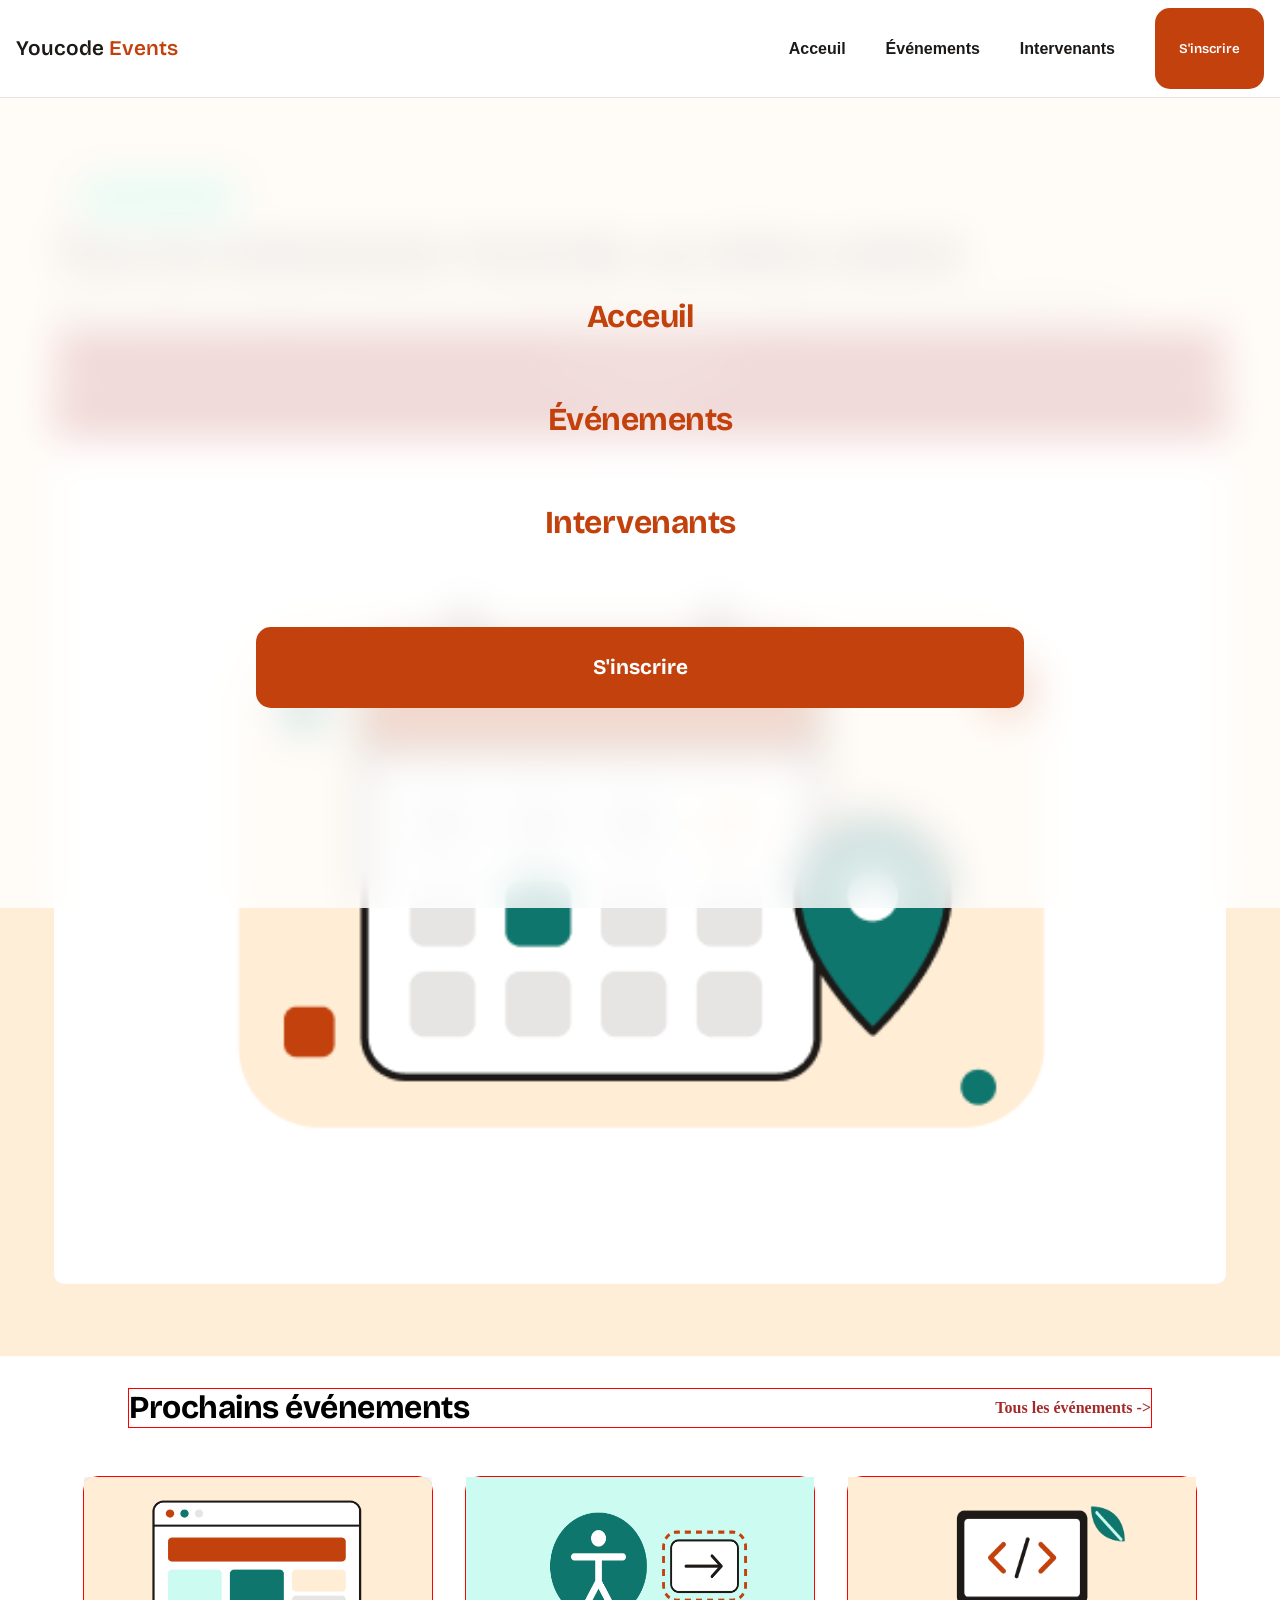
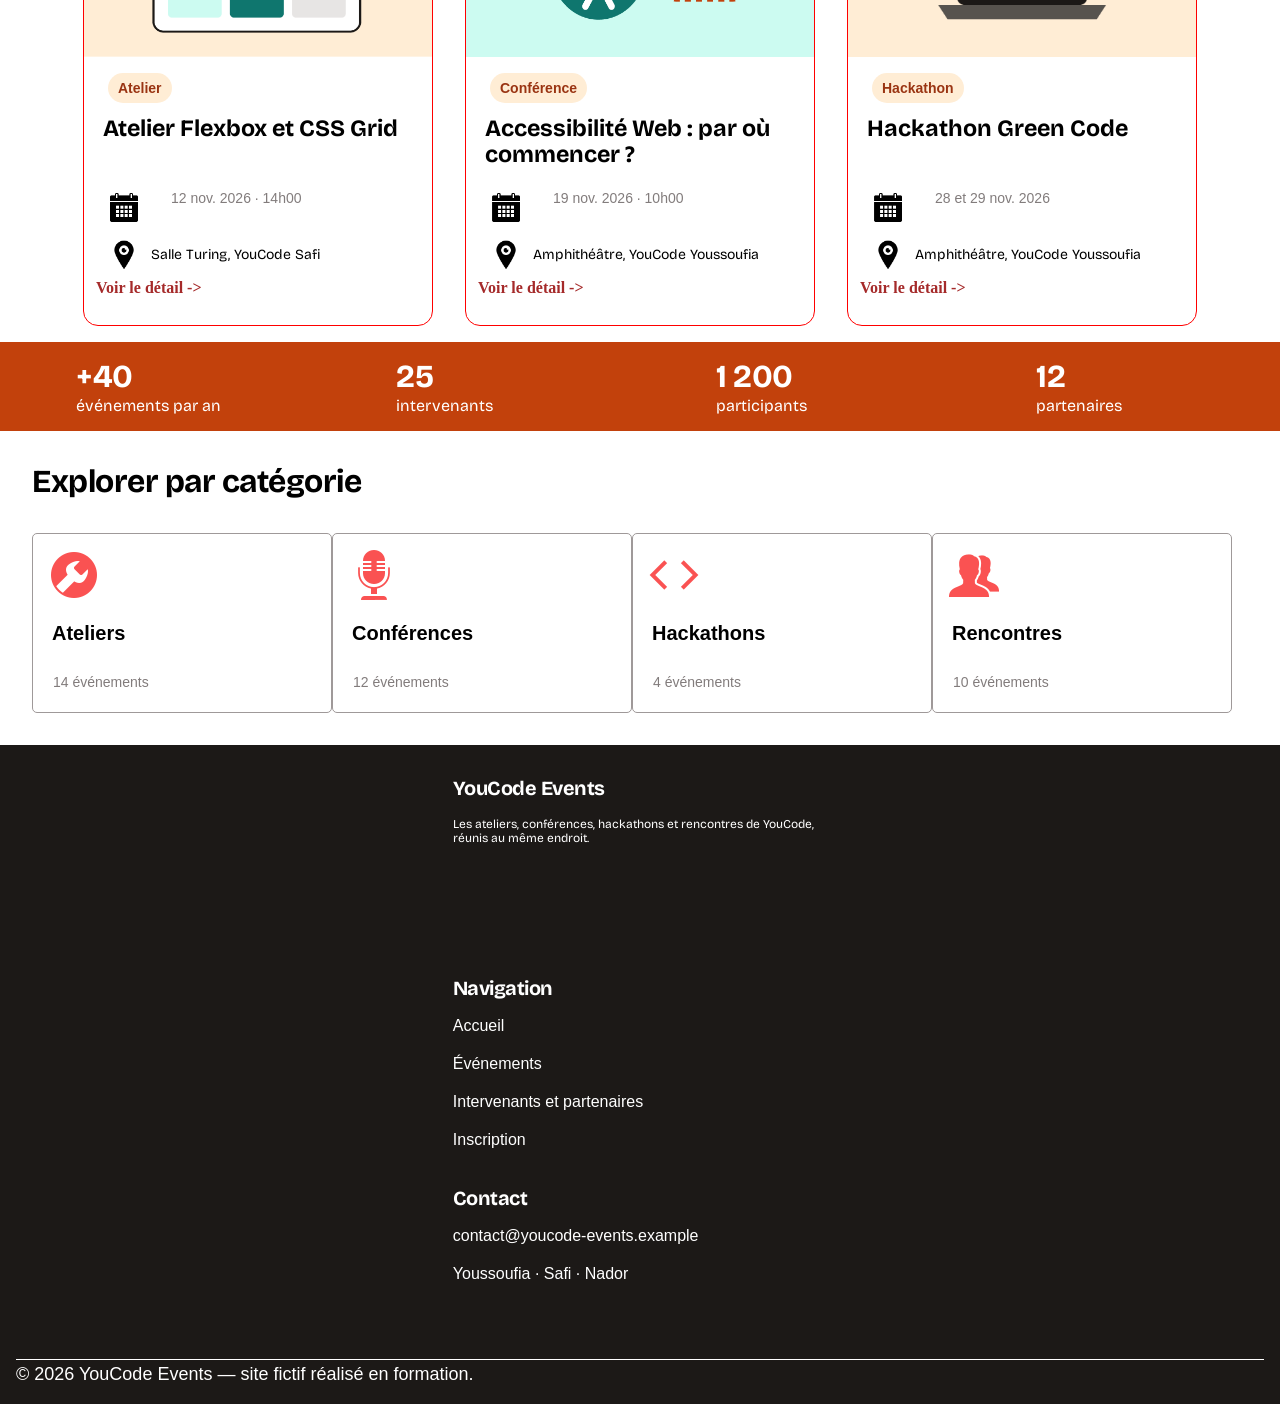
==== commit 9d3ac044: "ajouter le lien sur tous les pages" ====
--- a/index.html
+++ b/index.html
@@ -16,17 +16,17 @@
             <svg xmlns="http://www.w3.org/2000/svg" width="24" height="24" viewBox="0 0 24 24" fill="none" stroke="currentColor" stroke-width="2" stroke-linecap="round" stroke-linejoin="round" class="lucide lucide-menu preview-icon"><path d="M4 5h16"/><path d="M4 12h16"/><path d="M4 19h16"/></svg>
         </div>
         <nav class="large-menu">
-            <a href="#">Acceuil</a>
-            <a href="#">Événements</a>
-            <a href="#">Intervenants</a>
-            <button><a href="#">S'inscrire</a></button>
+            <a href="/index.html">Acceuil</a>
+            <a href="/Evenments.html">Événements</a>
+            <a href="/intervanant.html">Intervenants</a>
+            <button><a href="/inscription.html">S'inscrire</a></button>
         </nav>
     </header>
     <nav class="menu hidden">
-        <a href="#" class="heading">Acceuil</a>
-        <a href="#" class="heading">Événements</a>
-        <a href="#" class="heading">Intervenants</a>
-        <button class="primary-btn"><a href="#">S'inscrire</a></button>
+        <a href="/index.html" class="heading">Acceuil</a>
+        <a href="/Evenments.html" class="heading">Événements</a>
+        <a href="/intervanant.html" class="heading">Intervenants</a>
+        <button class="primary-btn"><a href="/inscription.html">S'inscrire</a></button>
     </nav>
     <main>
         <section class="hero">
@@ -313,10 +313,10 @@
             </div>
             <div class="navigation">
                 <h3 class="heading">Navigation</h3>
-                <a class="page-text" href="#">Accueil</a>
-                <a class="page-text" href="#">Événements</a>
-                <a class="page-text" href="#">Intervenants et partenaires</a>
-                <a class="page-text" href="#">Inscription</a>
+                <a class="page-text" href="index.html">Accueil</a>
+                <a class="page-text" href="Evenments.html">Événements</a>
+                <a class="page-text" href="intervanant.html">Intervenants et partenaires</a>
+                <a class="page-text" href="inscription.html">Inscription</a>
             </div>
             <div class="contact navigation">
                 <h3 class="heading">Contact</h3>
@@ -331,4 +331,4 @@
     </footer>
 </body>
 
-</html>+</html>
--- a/css/responsive.css
+++ b/css/responsive.css
@@ -1,9 +1,9 @@
+
 @import url("/css/style.css");
 
-@media screen and (min-width: 300px) {
+@media screen and (min-width: 375px) {
     header {
-        min-height: 8vh;    
-        max-height: 10vh;
+        min-height: 9vh;    
         display: flex;
         justify-content: space-between;
         align-items: center;
@@ -11,215 +11,58 @@
         background-color: var(--background-white);
         border-bottom: 1px solid var(--border-color);
     }
+    header > h3 {
+        font-weight: 600;
+        font-size: 1.3rem;
+        line-height: 26px;
+        color: var(--background-black);
+    }
     header > h3 > span {
+        font-weight: 600;
+        font-size: 1.3rem;
+        line-height: 26px;
         color: var(--primary);
     }
     .page-info {
-        width: 100%;
-        min-height: 30vh;
-        background-color: var(--primary-soft);
-        display: flex;
-        padding: 10% 8%;
-    }
-    .page-header > p {
-        margin-top: 3%;
-        font-weight: 400;
-        color: var(--text);
-    }
-    .inscription-form {
-        min-height: 100vh;
-        display: flex;
-        align-items: center;
+        min-height: 40vh;
+        background-color: red;
+        padding: 48px 16px;
+    }
+
+    footer {
+        padding: 24px 16px 16px;
+        background-color: var(--background-black);
+        display: flex;
+        flex-direction: column;
+        justify-content: flex-start;
+        align-items: center;
+<<<<<<< HEAD
+        gap: 24px;
+=======
+>>>>>>> 3b5f5c68483fa00fdaa7c1fca17865ebb2025aa6
+    }
+
+    footer > .row {
+        width: 100%;
+        display: flex;
+        flex-direction: column;
         justify-content: center;
-        padding: 10% 8%;
-    }
-
-    .inscription-content {
-        width: 100%;
-        background-color: var(--background-white);
-        display: flex;
-        flex-direction: column;
-        align-items: flex-start;
-        gap: 10px;
-    }
-    .inscription-content > .fields {
-        display: flex;
-        flex-direction: column;
-        width: 100%;
-        min-height: 15vh;
-        gap: 10px;
-    }
-    .field {
-        width: 100%;
-        display: flex;
-        flex-direction: column;
-        justify-content: center;
-        gap: 10px;
-    }
-    .field > label {
-        display: flex;
-        flex-direction: column;
-    }
-    .field > label > input {
-        min-height: 48px;
-        padding: 12px 16px;
-        border-radius: 5px;
-        border: 1px solid var(--border-input);
-    }
-    .inscription-content > .event-picker,
-    .inscription-content > .level-picker {
-        width: 100%;
-    }
-    .inscription-content > .msg-field {
-        min-height: 30vh;
-        width: 100%;
-        margin-top: 10px;
-    } 
-
-    .inscription-content > .terms {
-        width: 100%;
-    }
-
-    .event-picker > label {
-        margin-top: 5px;
-        display: flex;
-        flex-direction: column;
-    }
-    .event-picker select {
-        margin-top: 5px;
-        width: 100%;
-        min-height: 48px;
-        border: 1px solid var(--border-input);
-        outline: none;
-        padding: 12px 16px;
-        border-radius: 5px;
-    }
-
-    .level-picker > h3 {
-        margin-bottom: 12px;
-    }
-    .radio-group {
-        display: flex;
-        flex-wrap: wrap;
-        align-items: center;
-        gap: 12px 24px;
-    }
-    .radio-option {
-        display: flex;
-        align-items: center;
-        gap: 10px;
-        cursor: pointer;
-        font-family: "DM Sans", sans-serif;
-        font-size: 15px;
-        color: var(--text-primary);
-    }
-
-    .radio-option input[type="radio"] {
-        appearance: none;
-        width: 22px;
-        height: 22px;
-        border: 2px solid var(--border-input);
-        border-radius: 50%;
-        display: flex;
-        align-items: center;
-        justify-content: center;
-        flex-shrink: 0;
-        cursor: pointer;
-    }
-
-    .radio-option input[type="radio"]:checked {
-        border-color: var(--primary);
-    }
-
-    .radio-option input[type="radio"]:checked::after {
-        content: "";
-        width: 12px;
-        height: 12px;
-        border-radius: 50%;
-        background-color: var(--primary);
-    }
-
-    .msg-field > label{
-        display: flex;
-        flex-direction: column;
-
-    }
-    .msg-field > label > textarea {
-        margin-top: 5px;
-        min-height: 30vh;
-        padding: 12px 16px;
-        border: 1px solid var(--border-input);
-        outline: none;
-        border-radius: 5px;
-        resize: none;
-    }
-    .terms {
-        display: flex;
-        gap: 5px;
-    }
-    .terms > input[type=checkbox] {
-        background-color: white;
-        appearance: none;
-        min-width: 24px;
-        height: 24px;
-        border-radius: 4px;
-        border: 2px solid var(--border-input);
-        cursor: pointer;
-        display: flex;
-        justify-content: center;
-        align-items: center;
-    }
-    .terms > input[type=checkbox]:checked {
-        border-color: var(--primary);
-    }
-    .terms > input[type=checkbox]:checked::after {
-        content: '';
-        width: 15px;
-        height: 15px;
-        background-color: var(--primary);
-    }
-
-    .terms > label {
-        font-family: 'DM Sans', sans-serif;
-        font-weight: 400;
-        font-style: Regular;
-        font-size: 16px;
-        line-height: 24px;
-        cursor: pointer;
-        margin-left: 5px;
-    }
-    footer {
-        padding: 10% 8%;
-        background-color: var(--bg-inverse);
-        display: flex;
-        flex-direction: column;
-        justify-content: center;
-        align-items: center;
-    }
-
-    footer > .row {
-        width: 100%;
-        display: flex;
-        flex-direction: column;
-        justify-content: center;
         align-items: center;
         gap: 20px;
-        margin-bottom: 3%;
-    }
-    .border {
-        width: 100%;
         border-bottom: 1px solid #fff;
     }
+
     footer > .row > .youcode,
     footer > .row > .navigation,
     footer > .row > .contact {
         width: 100%;
         max-width: 600px;
-        color: var(--text-inverse);
+        min-height: 20vh;
+        color: var(--background-white);
         font-size: 12px;
     }
     footer .heading {
-        color: var(--text-inverse);
+        color: var(--background-white);
         font-size: 20px;
     }
     footer .navigation {
@@ -234,7 +77,6 @@
         font-size: 16px;
     }
     footer > .copyright {
-        margin-top: 3%;
         width: 100%;
         color: #fff;
     }
@@ -606,16 +448,18 @@
 }
 
 @media screen and (min-width: 768px) {
+<<<<<<< HEAD
+=======
 
     footer {
         max-height: 60vh;
     }
 
     /* Nissrine */
+>>>>>>> 3b5f5c68483fa00fdaa7c1fca17865ebb2025aa6
     .events-grid{
      grid-template-columns: repeat(2, minmax(0, 1fr))
     }
-
     header > #menuIcon {
         display: none;
     } 
@@ -628,30 +472,38 @@
     }
     .large-menu > a {
         font-family: "label", sans-serif;
-        color: var(--text);
-        font-weight: 600;
-        font-size: 0.8rem;
+        color: var(--background-black);
+        font-weight: 600;
+        font-size: 16px;
     }
     .large-menu > button {
-        width: 50%;
+        width: 60%;
         min-height: 36px;
+        height: 9vh;
         padding: 2px 24px;
         border-radius: 15px;
         background-color: var(--primary);
     }
     .large-menu > button > a {
-        color: var(--text-inverse);
-        font-weight: 600;
+        color: var(--background-white);
+        font-weight: 600;
+<<<<<<< HEAD
+        font-size: 16px;
+    }
+    
+=======
         font-size: 0.8rem;
     }
     .inscription-content {
         padding: 32px;
         align-items: flex-start;
     }
+>>>>>>> 3b5f5c68483fa00fdaa7c1fca17865ebb2025aa6
     footer > .row {
         flex-direction: row;
         align-items: stretch;
         justify-content: space-around;
+        height: 50vh;
     }
 
     footer > .row > .youcode,
@@ -665,23 +517,12 @@
     footer > .copyright {
         width: 100%;
     }
-
-    .fields {
-        width: 100%;
-        margin-top: 15px;
-        flex-direction: row;
-        min-height: 15vh;
-    }
-    .fields > .field {
-        flex-direction: row;
-        width: 100%;
-        min-height: 15vh;
-    }
-    .field > label {
-        width: 50%;
-    }
-}
-
+}
+
+<<<<<<< HEAD
+.hidden {
+    display: none;
+=======
 @media screen and (min-width : 1280px) {
     header {
         padding: 1% 5%;
@@ -732,4 +573,21 @@
          flex: 1;
         width: auto;
     }
-}+>>>>>>> 3b5f5c68483fa00fdaa7c1fca17865ebb2025aa6
+}
+@media (min-width: 1440px) {
+    .events-grid {
+        grid-template-columns: repeat(3, minmax(0, 1fr));
+    }
+    .section-heading h1 {
+        font-size: 32px;
+    }
+}
+
+.event4{
+    margin-bottom: 20px;
+<<<<<<< HEAD
+}
+=======
+}
+>>>>>>> 3b5f5c68483fa00fdaa7c1fca17865ebb2025aa6
--- a/css/style.css
+++ b/css/style.css
@@ -2,160 +2,54 @@
 
 /* Imports  */
 
-@import url('https://fonts.googleapis.com/css2?family=Bricolage+Grotesque:opsz,wght@12..96,200..800&family=DM+Sans:ital,opsz,wght@0,9..40,100..1000;1,9..40,100..1000&display=swap');
-
-/* Colors */
+
+@import url('https://fonts.googleapis.com/css2?family=Bricolage+Grotesque:opsz,wght@12..96,200..800&family=IBM+Plex+Mono:ital,wght@0,100;0,200;0,300;0,400;0,500;0,600;0,700;1,100;1,200;1,300;1,400;1,500;1,600;1,700&family=Inter:ital,opsz,wght@0,14..32,100..900;1,14..32,100..900&display=swap');
 
 :root {
-    --bg-page : #FAFAF9;
-    --bg-surface : #FFFFFF;
-    --bg-muted: #F5F5F4;
-    --bg-inverse: #1C1917;
     --primary : #c2410c;
-    --primary-hover : #9A3412;
     --primary-soft: #FFEDD5;
     --secondary: #0F766E;
-    --secondary-soft: #CCFBF1;
-    --text-primary : #1C1917;
-    --text-secondary : #57534E;
-    --text-inverse : #FFFFFF;
-    --border-default: #E7E5E4;
-    --border-input: #78716C;
-    --succes : #15803D;
-    --error : #B91C1C;
-}
-
-/* Typography */
+    --background-black: #1C1917;
+    --background-white: #FFFFFF;
+    --border-color : #E7E5E4;
+    --text : #57534E;
+}
 
 * {
     margin: 0;
-    padding: 0;
     box-sizing: border-box;
+    font-family: "Bricolage Grotesque", sans-serif;
     text-decoration: none;
     border: none;
     list-style: none;
 }
 
-body {
-    background-color: var(--background-muted);
-}
-
-h1 {
-    font-family: "Bricolage Grotesque", sans-serif;
-    font-weight: 700;
-    font-size: 40px;
-    line-height: 46px;
-    letter-spacing: -0.5px;
-    color: var(--text-primary);
-}
-
-.h2 {
-    font-family: "Bricolage Grotesque", sans-serif;
+.heading {
     font-weight: 700;
     font-size: 32px;
     line-height: 38px;
     letter-spacing: -0.5px;
-    color: var(--text-primary);
-}
-
-h3 {
-    font-family: "Bricolage Grotesque", sans-serif;
-    font-weight: 600;
-    font-size: 20px;
-    line-height: 26px;
-    letter-spacing: 0px;
-    color: var(--text-primary);
-}
-
-.lg-txt {
+    color: var(--background-black);
+}
+
+.page-text {
     font-family: "DM Sans", sans-serif;
     font-weight: 400;
-    font-size: 20px;
-    color: var(--text-secondary);
-}
-
-.txt {
-    font-family: 'DM Sans', sans-serif;
-    font-weight: 400;
-    font-size: 14px;
-    color: var(--text-secondary);
-}
-
-.sm-txt {
-    font-family: 'DM Sans', sans-serif;
-    font-weight: 400;
-    font-size: 14px;
-    color: var(--text-secondary);
-}
-
-.label-base {
-    font-family: 'DM Sans', sans-serif;
-    font-weight: 600;
-    font-size: 16px;
-    line-height: 24px;
+    font-style: Regular;
+    font-size: 18px;
+    line-height: 28px;
     letter-spacing: 0px;
-    color: var(--text-primary);
-}
-
-.label-sm {
-    font-family: 'DM Sans', sans-serif;
-    font-weight: 600;
-    font-size: 14px;
-    line-height: 20px;
-    letter-spacing: 0px;
-    color: var(--text-primary);
-}
-
-/* Global Components */
-
-.default-btn {
+}
+
+.primary-btn {
+    margin: 20px 0 0 0;
+    width: 60%;
+    height: 9vh;
     min-height: 48px;
     padding: 12px 24px;
     border-radius: 15px;
     background-color: var(--primary);
-    color: var(--text-inverse);
-}
-
-.default-btn:hover {
-    background-color: var(--primary-hover);
-}
-
-.default-btn:focus {
-    background-color: var(--primary);
-    border: 3px solid var(--secondary);
-}
-
-.secondary-btn {
-    min-height: 48px;
-    padding: 12px 24px;
-    border-radius: 15px;
-    border: 2px solid var(--primary);
-    background-color: var(--bg-surface);
-    color: var(--primary);
-}
-
-.secondary-btn:hover {
-    background-color: var(--primary-soft);
-}
-
-.secondary-btn:focus {
-    border: 3px solid var(--secondary);
-}
-
-/* Inscription Page */
-
-.text-area {
-    min-height: 120px;
-    opacity: 1;
-    padding: 12px 16px;
-    border-radius: 15px;
-    border: 1px solid var(--border-input);
-}
-
-
-/* Nissrine */
-
-
+}
 .Def{
     background-color: #FFEDD5;
     padding: 50px 30px;
@@ -172,14 +66,16 @@
 }
 
 .event-card {
-    max-width: 400px;
-    min-width: 320px;
+    height:450px;
+    max-width: 320px;
+    min-width: 350px;
     overflow: hidden;
     background-color: var(--white);
     border: 1px solid #e8e8e8;
     border-radius: 12px;
     box-shadow: 0 2px 6px #0000000d;
     display: grid;
+    gap: 10px;
 }
 
 .event-card img {
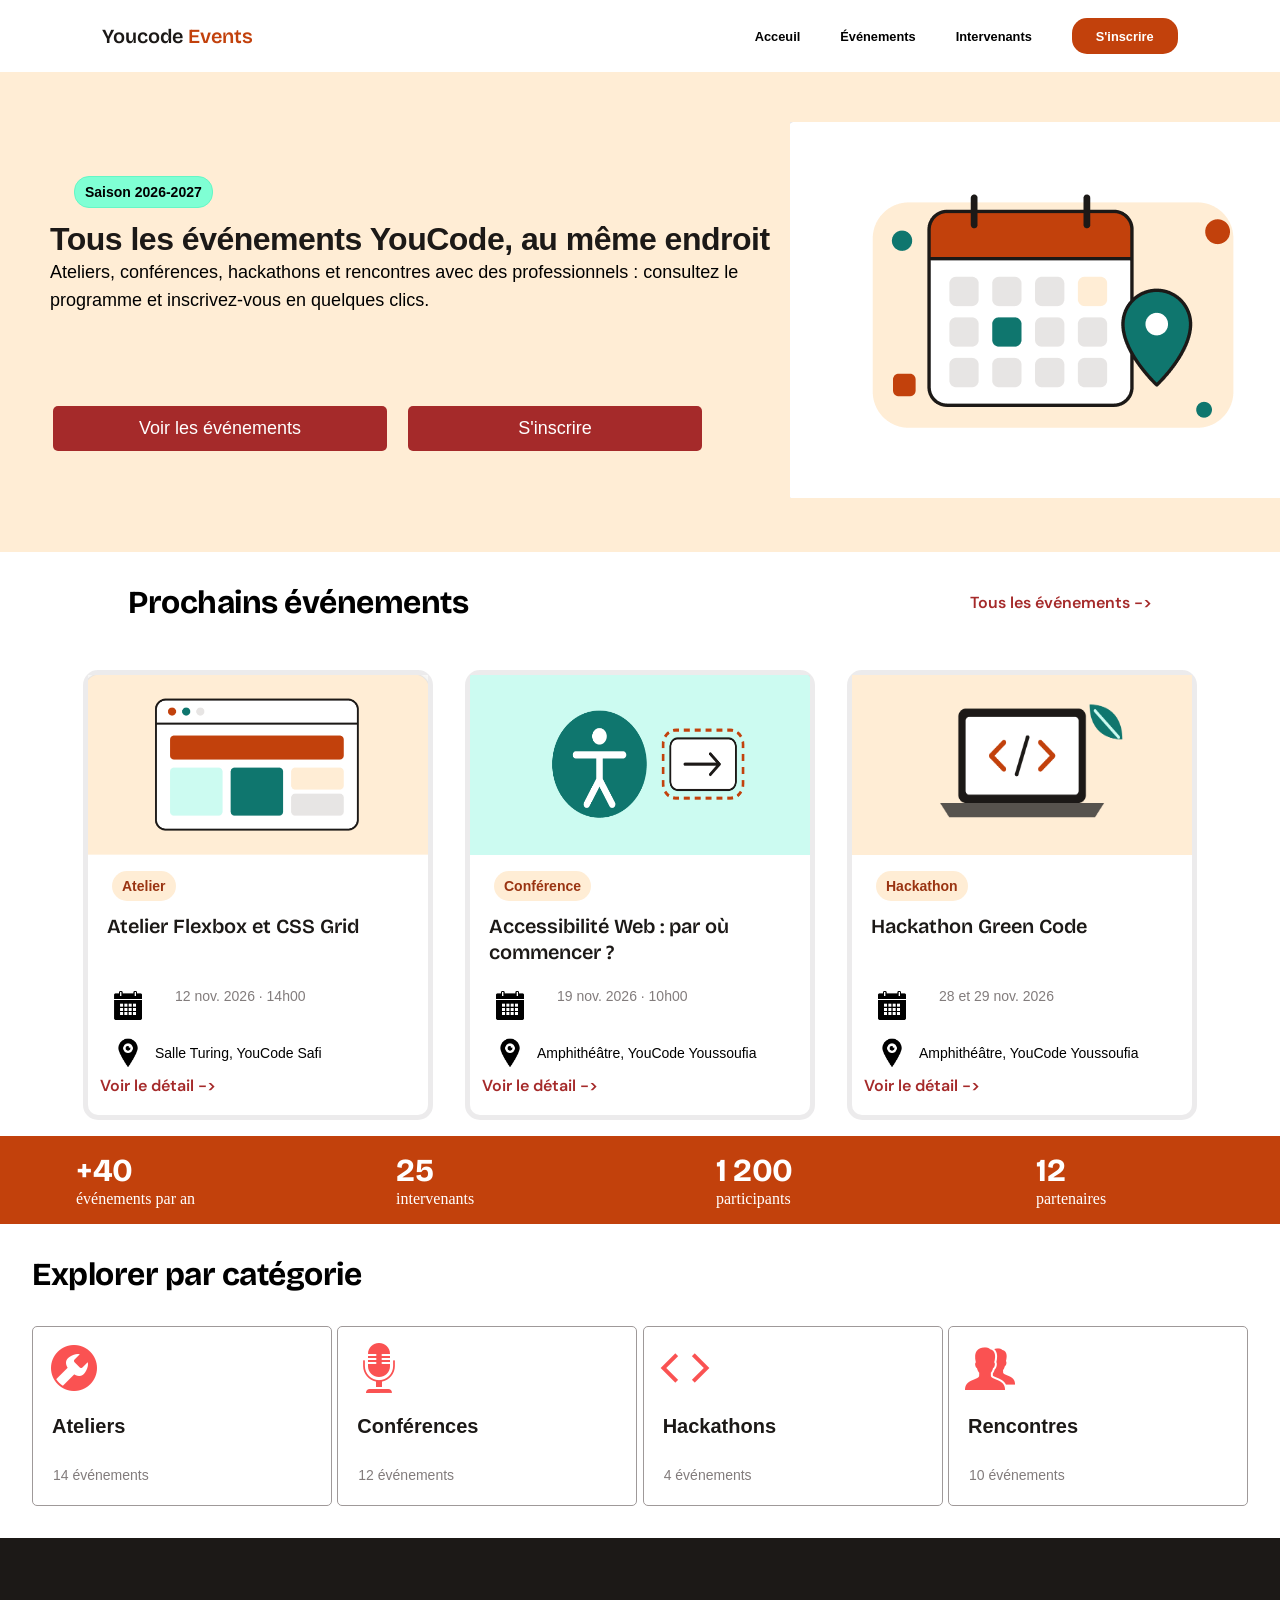
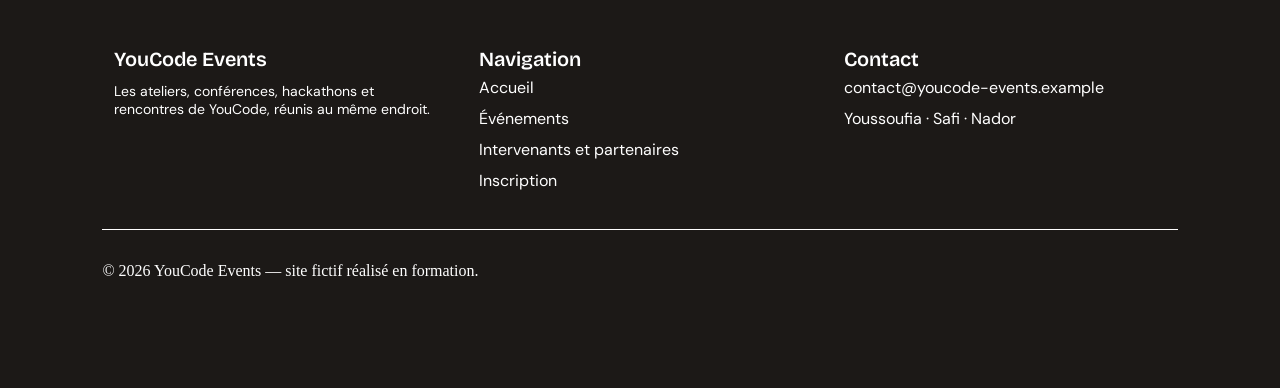
==== commit 1bf8b981: "feat:finalisation-des-sections" ====
--- a/index.html
+++ b/index.html
@@ -16,54 +16,55 @@
             <svg xmlns="http://www.w3.org/2000/svg" width="24" height="24" viewBox="0 0 24 24" fill="none" stroke="currentColor" stroke-width="2" stroke-linecap="round" stroke-linejoin="round" class="lucide lucide-menu preview-icon"><path d="M4 5h16"/><path d="M4 12h16"/><path d="M4 19h16"/></svg>
         </div>
         <nav class="large-menu">
-            <a href="/index.html">Acceuil</a>
-            <a href="/Evenments.html">Événements</a>
-            <a href="/intervanant.html">Intervenants</a>
-            <button><a href="/inscription.html">S'inscrire</a></button>
+            <a href="#">Acceuil</a>
+            <a href="#">Événements</a>
+            <a href="#">Intervenants</a>
+            <button><a href="#">S'inscrire</a></button>
         </nav>
     </header>
     <nav class="menu hidden">
-        <a href="/index.html" class="heading">Acceuil</a>
-        <a href="/Evenments.html" class="heading">Événements</a>
-        <a href="/intervanant.html" class="heading">Intervenants</a>
-        <button class="primary-btn"><a href="/inscription.html">S'inscrire</a></button>
+        <a href="#" class="heading">Acceuil</a>
+        <a href="#" class="heading">Événements</a>
+        <a href="#" class="heading">Intervenants</a>
+        <button class="primary-btn"><a href="#">S'inscrire</a></button>
     </nav>
     <main>
         <section class="hero">
-            <div class="hero-BOX">
                 <div class="hero-p">
-                    <div class="box-label">
-                        <!-- is it a button -->
-                        <p class="lable">
-                            Saison 2026-2027
-                        </p>
-                    </div>
-                    <div>
-                        <h1 class="grand-titre">
-                            Tous les événements YouCode, au même endroit
-                        </h1>
-                    </div>
-                    <div>
-                        <p class="paragraphe">
-                            Ateliers, conférences, hackathons et rencontres avec des professionnels : consultez le
-                            programme
-                            et
-                            inscrivez-vous en quelques clics.
-                        </p>
+                    <div class="text">
+                        <div class="box-label">
+                            <p class="lable">
+                                Saison 2026-2027
+                            </p>
+                        </div>
+                        <div>
+                            <h1 class="grand-titre">
+                                Tous les événements YouCode, au même endroit
+                            </h1>
+                        </div>
+                        <div>
+                            <p class="paragraphe">
+                                Ateliers, conférences, hackathons et rencontres avec des professionnels : consultez le
+                                programme
+                                et
+                                inscrivez-vous en quelques clics.
+                            </p>
+                        </div>
                     </div>
                     <div class="les-button">
                         <div class="botton1">
                             <button><a href="#">Voir les événements</a></button>
                         </div>
                         <div class="botton2">
-                            <button>S'inscrire</button>
-                        </div>
-                    </div>
-                </div>
-                <div class="image">
-                    <img src="./assets/images/first-section-pic.png" alt="Image héros" style="object-fit: contain;">
-                </div>
-            </div>
+                            <button><a href="https://youevents.github.io/YouEvents/inscription.html">S'inscrire</a></button>
+                        </div>
+                    </div>
+                </div>
+                <div class="image-div">
+                    <img id="hero-img" src="./assets/images/first-section-pic.png" alt="Image héros"
+                        style="object-fit: contain;">
+                </div>
+            
         </section>
         <section class="Prochains-événements">
             <div class="titre-cards">
@@ -267,7 +268,7 @@
                     <div class="card-Catégorie">
                         <div class="card-icon">
                             <img src="[data-uri]"
-                                alt="microphone" >
+                                alt="microphone">
                         </div>
                         <div>
                             <h3 class="h3">Conférences</h3>
@@ -279,7 +280,7 @@
                     <div class="card-Catégorie">
                         <div class="card-icon">
                             <img src="[data-uri]"
-                                alt="average-math" >
+                                alt="average-math">
                         </div>
                         <div>
                             <h3 class="h3">Hackathons</h3>
@@ -297,7 +298,7 @@
                             <h3 class="h3">Rencontres</h3>
                         </div>
                         <div>
-                            <p class="text-de-categories" >10 événements</p>
+                            <p class="text-de-categories">10 événements</p>
                         </div>
                     </div>
                 </div>
@@ -313,10 +314,10 @@
             </div>
             <div class="navigation">
                 <h3 class="heading">Navigation</h3>
-                <a class="page-text" href="index.html">Accueil</a>
-                <a class="page-text" href="Evenments.html">Événements</a>
-                <a class="page-text" href="intervanant.html">Intervenants et partenaires</a>
-                <a class="page-text" href="inscription.html">Inscription</a>
+                <a class="page-text" href="#">Accueil</a>
+                <a class="page-text" href="#">Événements</a>
+                <a class="page-text" href="#">Intervenants et partenaires</a>
+                <a class="page-text" href="#">Inscription</a>
             </div>
             <div class="contact navigation">
                 <h3 class="heading">Contact</h3>
@@ -331,4 +332,4 @@
     </footer>
 </body>
 
-</html>
+</html>
--- a/css/responsive.css
+++ b/css/responsive.css
@@ -1,9 +1,9 @@
-
 @import url("/css/style.css");
 
-@media screen and (min-width: 375px) {
+@media screen and (min-width: 300px) {
     header {
-        min-height: 9vh;    
+        min-height: 8vh;
+        max-height: 10vh;
         display: flex;
         justify-content: space-between;
         align-items: center;
@@ -11,78 +11,264 @@
         background-color: var(--background-white);
         border-bottom: 1px solid var(--border-color);
     }
-    header > h3 {
-        font-weight: 600;
-        font-size: 1.3rem;
-        line-height: 26px;
-        color: var(--background-black);
-    }
-    header > h3 > span {
-        font-weight: 600;
-        font-size: 1.3rem;
-        line-height: 26px;
+
+    header>h3>span {
         color: var(--primary);
     }
+
     .page-info {
-        min-height: 40vh;
-        background-color: red;
-        padding: 48px 16px;
+        width: 100%;
+        min-height: 30vh;
+        background-color: var(--primary-soft);
+        display: flex;
+        padding: 10% 8%;
+    }
+
+    .page-header>p {
+        margin-top: 3%;
+        font-weight: 400;
+        color: var(--text);
+    }
+
+    .inscription-form {
+        min-height: 100vh;
+        display: flex;
+        align-items: center;
+        justify-content: center;
+        padding: 10% 8%;
+    }
+
+    .inscription-content {
+        width: 100%;
+        background-color: var(--background-white);
+        display: flex;
+        flex-direction: column;
+        align-items: flex-start;
+        gap: 10px;
+    }
+
+    .inscription-content>.fields {
+        display: flex;
+        flex-direction: column;
+        width: 100%;
+        min-height: 15vh;
+        gap: 10px;
+    }
+
+    .field {
+        width: 100%;
+        display: flex;
+        flex-direction: column;
+        justify-content: center;
+        gap: 10px;
+    }
+
+    .field>label {
+        display: flex;
+        flex-direction: column;
+    }
+
+    .field>label>input {
+        min-height: 48px;
+        padding: 12px 16px;
+        border-radius: 5px;
+        border: 1px solid var(--border-input);
+    }
+
+    .inscription-content>.event-picker,
+    .inscription-content>.level-picker {
+        width: 100%;
+    }
+
+    .inscription-content>.msg-field {
+        min-height: 30vh;
+        width: 100%;
+        margin-top: 10px;
+    }
+
+    .inscription-content>.terms {
+        width: 100%;
+    }
+
+    .event-picker>label {
+        margin-top: 5px;
+        display: flex;
+        flex-direction: column;
+    }
+
+    .event-picker select {
+        margin-top: 5px;
+        width: 100%;
+        min-height: 48px;
+        border: 1px solid var(--border-input);
+        outline: none;
+        padding: 12px 16px;
+        border-radius: 5px;
+    }
+
+    .level-picker>h3 {
+        margin-bottom: 12px;
+    }
+
+    .radio-group {
+        display: flex;
+        flex-wrap: wrap;
+        align-items: center;
+        gap: 12px 24px;
+    }
+
+    .radio-option {
+        display: flex;
+        align-items: center;
+        gap: 10px;
+        cursor: pointer;
+        font-family: "DM Sans", sans-serif;
+        font-size: 15px;
+        color: var(--text-primary);
+    }
+
+    .radio-option input[type="radio"] {
+        appearance: none;
+        width: 22px;
+        height: 22px;
+        border: 2px solid var(--border-input);
+        border-radius: 50%;
+        display: flex;
+        align-items: center;
+        justify-content: center;
+        flex-shrink: 0;
+        cursor: pointer;
+    }
+
+    .radio-option input[type="radio"]:checked {
+        border-color: var(--primary);
+    }
+
+    .radio-option input[type="radio"]:checked::after {
+        content: "";
+        width: 12px;
+        height: 12px;
+        border-radius: 50%;
+        background-color: var(--primary);
+    }
+
+    .msg-field>label {
+        display: flex;
+        flex-direction: column;
+
+    }
+
+    .msg-field>label>textarea {
+        margin-top: 5px;
+        min-height: 30vh;
+        padding: 12px 16px;
+        border: 1px solid var(--border-input);
+        outline: none;
+        border-radius: 5px;
+        resize: none;
+    }
+
+    .terms {
+        display: flex;
+        gap: 5px;
+    }
+
+    .terms>input[type=checkbox] {
+        background-color: white;
+        appearance: none;
+        min-width: 24px;
+        height: 24px;
+        border-radius: 4px;
+        border: 2px solid var(--border-input);
+        cursor: pointer;
+        display: flex;
+        justify-content: center;
+        align-items: center;
+    }
+
+    .terms>input[type=checkbox]:checked {
+        border-color: var(--primary);
+    }
+
+    .terms>input[type=checkbox]:checked::after {
+        content: '';
+        width: 15px;
+        height: 15px;
+        background-color: var(--primary);
+    }
+
+    .terms>label {
+        font-family: 'DM Sans', sans-serif;
+        font-weight: 400;
+        font-style: Regular;
+        font-size: 16px;
+        line-height: 24px;
+        cursor: pointer;
+        margin-left: 5px;
     }
 
     footer {
-        padding: 24px 16px 16px;
-        background-color: var(--background-black);
-        display: flex;
-        flex-direction: column;
-        justify-content: flex-start;
-        align-items: center;
-<<<<<<< HEAD
-        gap: 24px;
-=======
->>>>>>> 3b5f5c68483fa00fdaa7c1fca17865ebb2025aa6
-    }
-
-    footer > .row {
-        width: 100%;
+        padding: 10% 8%;
+        background-color: var(--bg-inverse);
         display: flex;
         flex-direction: column;
         justify-content: center;
         align-items: center;
+        max-height: 70vh;
+    }
+
+    footer>.row {
+        width: 100%;
+        display: flex;
+        flex-direction: column;
+        justify-content: center;
+        align-items: center;
         gap: 20px;
+        margin-bottom: 3%;
+    }
+
+    .border {
+        width: 100%;
         border-bottom: 1px solid #fff;
     }
 
-    footer > .row > .youcode,
-    footer > .row > .navigation,
-    footer > .row > .contact {
+    footer>.row>.youcode,
+    footer>.row>.navigation,
+    footer>.row>.contact {
         width: 100%;
         max-width: 600px;
-        min-height: 20vh;
-        color: var(--background-white);
+        color: var(--text-inverse);
         font-size: 12px;
     }
+
     footer .heading {
-        color: var(--background-white);
+        color: var(--text-inverse);
         font-size: 20px;
     }
+
     footer .navigation {
         display: flex;
         flex-direction: column;
     }
-    footer .navigation > a {
+
+    footer .navigation>a {
         color: #fff;
         padding: 5px 0;
         font-family: "DM sans", sans-serif;
         font-weight: 400;
         font-size: 16px;
     }
-    footer > .copyright {
+
+    footer>.copyright {
+        margin-top: 3%;
         width: 100%;
         color: #fff;
     }
+
     .large-menu {
         display: none;
     }
+
     .menu {
         position: absolute;
         background: rgba(255, 255, 255, 0.8);
@@ -95,44 +281,58 @@
         height: 90vh;
         width: 100%;
     }
-    .menu > a {
+
+    .menu>a {
         color: var(--primary);
     }
-    .menu > button > a {
+
+    .menu>button>a {
         color: var(--background-white);
         font-size: 1.3rem;
         font-weight: 700;
     }
+
+    /* $$$$$$$$$$$$youssef-accueil$$$$$$$$$$$$$$ */
     .hero-p {
-        border: 1px solid red;
-        gap: 30px;
+        /* border: 1px solid red; */
+        /* gap: 30px; */
+        max-width: 740px;
     }
 
     .image>img {
         width: 100%;
         border-radius: 10px;
+
+    }
+
+    .image-div {
+        max-width: 400px;
+        min-width: 300px;
     }
 
     .hero {
         background-color: #FFEDD5;
         display: flex;
-        flex-direction: column;
-        width: 100%;
-
-    }
-    .botton2 :hover {
+        flex-direction: row;
+        flex-wrap: wrap;
+        /* border: 1px solid red; */
+        width: 100%;
+
+    }
+
+    .botton2 > button :hover  {
         background-color: #fff;
-
+        color: #9A3412;
+    }
+    .botton2 > button:hover > a {
+        color: #9A3412;
     }
 
     .hero-BOX {
         margin: 3vw;
-        /* border: 1px solid red; */
-        /* gap: 4vh; */
     }
 
     .grand-titre {
-        /* margin: 1rem; */
         font-family: Arial, Helvetica, sans-serif;
         font-weight: 700;
         font-style: Bold;
@@ -149,7 +349,6 @@
         font-size: 18px;
         line-height: 28px;
         letter-spacing: 0px;
-
     }
 
     .box-label {
@@ -173,29 +372,26 @@
         margin-bottom: 6px;
         padding: 3px;
     }
-
-    .botton2 {
-        align-items: center;
-        margin-bottom: 9px;
-
-    }
-
     .botton2>button {
         background-color: brown;
         color: #FFEDD5;
         border: 0;
-        padding: 12px 25%;
+        padding: 12px 25%;  
         font-size: large;
         border-radius: 5px;
         width: 100%;
-
-
+        cursor: pointer;
+    }
+    .botton2>button>a{
+        text-decoration: none;
+        color: #fff;
+        
     }
 
     .botton1>button {
-
+        cursor: pointer;
         background-color: brown;
-        color: #FFEDD5;
+        /* color: #FFEDD5; */
         border: 0cm;
         padding: 12px 25%;
         font-size: large;
@@ -259,7 +455,7 @@
         min-width: 350px;
         max-width: 350px;
         height: 450px;
-        border: 1PX solid red;
+        /* border: 1PX solid red; */
     }
 
     .table-image {
@@ -289,7 +485,7 @@
     }
 
     .titre-cards {
-        border: 1px solid red;
+        /* border: 1px solid red; */
         margin: 2rem;
         display: flex;
         flex-wrap: wrap;
@@ -402,10 +598,10 @@
     }
 
     /************** categories$$$$section **********/
-    .Catégories {
+    /* .Catégories {
         /* border: 4px solid red; */
 
-    }
+    /* } */
 
     .Catégories-box {
         margin: 2rem;
@@ -436,7 +632,7 @@
     }
 
     .text-de-categories {
-        font-family:'Gill Sans', 'Gill Sans MT', Calibri, 'Trebuchet MS', sans-serif;
+        font-family: 'Gill Sans', 'Gill Sans MT', Calibri, 'Trebuchet MS', sans-serif;
         font-weight: 400;
         font-size: 14px;
         line-height: 20px;
@@ -448,21 +644,16 @@
 }
 
 @media screen and (min-width: 768px) {
-<<<<<<< HEAD
-=======
-
-    footer {
-        max-height: 60vh;
-    }
 
     /* Nissrine */
->>>>>>> 3b5f5c68483fa00fdaa7c1fca17865ebb2025aa6
-    .events-grid{
-     grid-template-columns: repeat(2, minmax(0, 1fr))
-    }
-    header > #menuIcon {
+    .events-grid {
+        grid-template-columns: repeat(2, minmax(0, 1fr))
+    }
+
+    header>#menuIcon {
         display: none;
-    } 
+    }
+
     .large-menu {
         height: 100%;
         display: flex;
@@ -470,124 +661,103 @@
         justify-content: center;
         gap: 40px;
     }
-    .large-menu > a {
+
+    .large-menu>a {
         font-family: "label", sans-serif;
-        color: var(--background-black);
+        color: var(--text);
         font-weight: 600;
-        font-size: 16px;
-    }
-    .large-menu > button {
-        width: 60%;
+        font-size: 0.8rem;
+    }
+
+    .large-menu>button {
+        width: 50%;
         min-height: 36px;
-        height: 9vh;
         padding: 2px 24px;
         border-radius: 15px;
         background-color: var(--primary);
     }
-    .large-menu > button > a {
-        color: var(--background-white);
+
+    .large-menu>button>a {
+        color: var(--text-inverse);
         font-weight: 600;
-<<<<<<< HEAD
-        font-size: 16px;
-    }
-    
-=======
         font-size: 0.8rem;
     }
+
     .inscription-content {
         padding: 32px;
         align-items: flex-start;
     }
->>>>>>> 3b5f5c68483fa00fdaa7c1fca17865ebb2025aa6
-    footer > .row {
+
+    footer {
+        max-height: 50vh;
+    }
+
+    footer>.row {
         flex-direction: row;
         align-items: stretch;
         justify-content: space-around;
-        height: 50vh;
-    }
-
-    footer > .row > .youcode,
-    footer > .row > .navigation,
-    footer > .row > .contact {
+    }
+
+    footer>.row>.youcode,
+    footer>.row>.navigation,
+    footer>.row>.contact {
         width: 30%;
         height: 100%;
         margin: 0;
     }
 
-    footer > .copyright {
-        width: 100%;
+    footer>.copyright {
+        width: 100%;
+    }
+
+    .fields {
+        width: 100%;
+        margin-top: 15px;
+        flex-direction: row;
+        min-height: 15vh;
+    }
+
+    .fields>.field {
+        flex-direction: row;
+        width: 100%;
+        min-height: 15vh;
+    }
+
+    .field>label {
+        width: 50%;
     }
 }
 
-<<<<<<< HEAD
-.hidden {
-    display: none;
-=======
-@media screen and (min-width : 1280px) {
+@media screen and (min-width : 1024px) {
     header {
-        padding: 1% 5%;
+        padding: 1% 8%;
+    }
+
+    .h2 {
+        font-family: "Bricolage Grotesque", sans-serif;
+        font-weight: 700;
+        font-size: 40px;
+        line-height: 46px;
+        letter-spacing: -0.5px;
+        color: var(--text-primary);
     }
 }
 
-
-.hidden {
-    display: none;
-}
-@media screen and (min-width: 768px) {
-     .intervenants-container {
-        display: flex;
-        flex-direction: row;
-        flex-wrap: wrap;
-        gap: 24px;
-    }
-
-    .intervenant-card {
-         width: calc((100% - 48px) / 3);
-         margin-bottom: 0;
-         box-sizing: border-box;
-    }
-    .partenaires-container {
-        display: flex;
-        flex-direction: row;
-        flex-wrap: wrap;
-        justify-content: space-between;
-        gap: 16px;
-    }
-    .partenaire-card {
-    
-    box-sizing: border-box;
-}
-}
-@media screen and (min-with:1280) {
-      .intervenants,
-    .partenaires {
-        padding: 48px 5%;
-    }
-    
-    .partenaires-container {
-          flex-direction: row;
-        flex-wrap: nowrap;
-        gap: 16px;
-    }
-    .partenaires-card {
-         flex: 1;
-        width: auto;
-    }
->>>>>>> 3b5f5c68483fa00fdaa7c1fca17865ebb2025aa6
-}
 @media (min-width: 1440px) {
     .events-grid {
         grid-template-columns: repeat(3, minmax(0, 1fr));
     }
+
     .section-heading h1 {
         font-size: 32px;
     }
 }
 
-.event4{
+.event4 {
     margin-bottom: 20px;
-<<<<<<< HEAD
 }
-=======
-}
->>>>>>> 3b5f5c68483fa00fdaa7c1fca17865ebb2025aa6
+
+
+.hidden {
+    display: none;
+}
--- a/css/style.css
+++ b/css/style.css
@@ -1,55 +1,550 @@
-
-
 /* Imports  */
 
-
-@import url('https://fonts.googleapis.com/css2?family=Bricolage+Grotesque:opsz,wght@12..96,200..800&family=IBM+Plex+Mono:ital,wght@0,100;0,200;0,300;0,400;0,500;0,600;0,700;1,100;1,200;1,300;1,400;1,500;1,600;1,700&family=Inter:ital,opsz,wght@0,14..32,100..900;1,14..32,100..900&display=swap');
+@import url('https://fonts.googleapis.com/css2?family=Bricolage+Grotesque:opsz,wght@12..96,200..800&family=DM+Sans:ital,opsz,wght@0,9..40,100..1000;1,9..40,100..1000&display=swap');
+
+/* Colors */
 
 :root {
+    --bg-page : #FAFAF9;
+    --bg-surface : #FFFFFF;
+    --bg-muted: #F5F5F4;
+    --bg-inverse: #1C1917;
     --primary : #c2410c;
+    --primary-hover : #9A3412;
     --primary-soft: #FFEDD5;
     --secondary: #0F766E;
-    --background-black: #1C1917;
-    --background-white: #FFFFFF;
-    --border-color : #E7E5E4;
-    --text : #57534E;
-}
+    --secondary-soft: #CCFBF1;
+    --text-primary : #1C1917;
+    --text-secondary : #57534E;
+    --text-inverse : #FFFFFF;
+    --border-default: #E7E5E4;
+    --border-input: #78716C;
+    --succes : #15803D;
+    --error : #B91C1C;
+}
+
+/* Typography */
 
 * {
     margin: 0;
+    padding: 0;
     box-sizing: border-box;
-    font-family: "Bricolage Grotesque", sans-serif;
     text-decoration: none;
     border: none;
     list-style: none;
 }
 
-.heading {
+body {
+    background-color: var(--background-muted);
+}
+
+h1 {
+    font-family: "Bricolage Grotesque", sans-serif;
+    font-weight: 700;
+    font-size: 40px;
+    line-height: 46px;
+    letter-spacing: -0.5px;
+    color: var(--text-primary);
+}
+
+.h2 {
+    font-family: "Bricolage Grotesque", sans-serif;
     font-weight: 700;
     font-size: 32px;
     line-height: 38px;
     letter-spacing: -0.5px;
-    color: var(--background-black);
-}
-
-.page-text {
+    color: var(--text-primary);
+}
+
+h3 {
+    font-family: "Bricolage Grotesque", sans-serif;
+    font-weight: 600;
+    font-size: 20px;
+    line-height: 26px;
+    letter-spacing: 0px;
+    color: var(--text-primary);
+}
+
+.lg-txt {
     font-family: "DM Sans", sans-serif;
     font-weight: 400;
-    font-style: Regular;
-    font-size: 18px;
-    line-height: 28px;
+    font-size: 20px;
+    color: var(--text-secondary);
+}
+
+.txt {
+    font-family: 'DM Sans', sans-serif;
+    font-weight: 400;
+    font-size: 14px;
+    color: var(--text-secondary);
+}
+
+.sm-txt {
+    font-family: 'DM Sans', sans-serif;
+    font-weight: 400;
+    font-size: 14px;
+    color: var(--text-secondary);
+}
+
+.label-base {
+    font-family: 'DM Sans', sans-serif;
+    font-weight: 600;
+    font-size: 16px;
+    line-height: 24px;
     letter-spacing: 0px;
-}
-
-.primary-btn {
-    margin: 20px 0 0 0;
-    width: 60%;
-    height: 9vh;
+    color: var(--text-primary);
+}
+
+.label-sm {
+    font-family: 'DM Sans', sans-serif;
+    font-weight: 600;
+    font-size: 14px;
+    line-height: 20px;
+    letter-spacing: 0px;
+    color: var(--text-primary);
+}
+
+/* Global Components */
+
+.default-btn {
     min-height: 48px;
     padding: 12px 24px;
     border-radius: 15px;
     background-color: var(--primary);
-}
+    color: var(--text-inverse);
+}
+
+.default-btn:hover {
+    background-color: var(--primary-hover);
+}
+
+.default-btn:focus {
+    background-color: var(--primary);
+    border: 3px solid var(--secondary);
+}
+
+.secondary-btn {
+    min-height: 48px;
+    padding: 12px 24px;
+    border-radius: 15px;
+    border: 2px solid var(--primary);
+    background-color: var(--bg-surface);
+    color: var(--primary);
+}
+
+.secondary-btn:hover {
+    background-color: var(--primary-soft);
+}
+
+.secondary-btn:focus {
+    border: 3px solid var(--secondary);
+}
+
+/* Inscription Page */
+
+.text-area {
+    min-height: 120px;
+    opacity: 1;
+    padding: 12px 16px;
+    border-radius: 15px;
+    border: 1px solid var(--border-input);
+}
+
+.les-button{
+    display: flex;
+    flex-direction: row;
+    flex-wrap: wrap;
+    /* max-width: 400px; */
+    /* border: 1px solid red ; */
+    align-items: center;
+    /* width: 60%; */
+}
+
+@media screen and (min-width:376px) {
+    .image {
+        align-items: center;
+        width: 80%;
+        /* height: auto; */
+        margin: 15px;
+        /* margin-bottom: 12px;
+        margin-left: 15px;
+        margin-top: 12px; */
+        /* border: 1px solid red; */
+    }
+
+    .hero-p {
+        display: flex;
+        flex-direction: column;
+        justify-content: space-around;
+        /* border: 1px solid red; */
+        /* gap: 30px; */
+    }
+
+    
+    .hero {
+        background-color: #FFEDD5;
+        padding: 50px;
+        display: flex;
+        flex-direction: row;
+        width: 100%;
+    }
+    .botton2 :hover {
+        background-color: #fff;
+    }
+    /* .hero-BOX {
+        margin: 3vw;
+        /* border: 1px solid red; */
+        /* gap: 4vh; */
+    
+    .grand-titre {
+        /* margin: 1rem; */
+        font-family: Arial, Helvetica, sans-serif;
+        font-weight: 700;
+        font-style: Bold;
+        font-size: 32px;
+        line-height: 38px;
+        letter-spacing: -0.5px;
+        font-weight: bolder;
+    }
+
+    .paragraphe {
+        font-family: Verdana, Geneva, Tahoma, sans-serif;
+        font-weight: 400;
+        font-style: Regular;
+        font-size: 18px;
+        line-height: 28px;
+        letter-spacing: 0px;
+
+    }
+    
+
+    .box-label {
+        display: flex;
+        flex-direction: row;
+        padding: 12px;
+        margin-left: 12px;
+    }
+
+    .lable {
+        background-color: aquamarine;
+        padding: 3px;
+        border-radius: 15PX;
+        border: 1px solid rgb(101, 247, 198);
+        font-family: 'Franklin Gothic Medium', 'Arial Narrow', Arial, sans-serif;
+        font-weight: 600;
+        font-size: 14px;
+        line-height: 20px;
+        letter-spacing: 0px;
+        padding: 5px 10px;
+    }
+    .les-button{
+
+        /* display: flex;
+        align-items: center;
+        justify-content: center;
+        /* flex-direction: column; */
+        gap: 15px; 
+    }
+    .botton1 {
+        /* display: flex;
+        justify-content: center; */
+        /* flex-direction: column; */
+
+        margin-top: 6px;
+        margin-bottom: 6px;
+        padding: 3px;
+        width: 340px;
+        /* border: 1px solid red; */
+    }
+
+    .botton2 {
+        align-items: center;
+        padding: 3px;
+        /* margin-bottom: 9px; */
+        /* border: 1px solid red; */
+        width:300px; 
+
+    }
+
+    .botton2>button {
+        background-color: brown;
+        color: #FFEDD5;
+        border: 0;
+        padding: 12px 25%;
+        font-size: large;
+        border-radius: 5px;
+        width: 100%;
+
+
+    }
+
+    .botton1>button {
+
+        background-color: brown;
+        color: #FFEDD5;
+        border: 0cm;
+        padding: 12px 25%;
+        font-size: large;
+        border-radius: 5px;
+        width:100% ;
+
+    }
+
+    .botton1>button>a {
+        text-decoration: none;
+        color: #fff;
+    }
+
+    /*!!!!!! NOUUVVELLLE SECTIONNNNN!!!!!§§§!§!!!!!!!§§§ */
+    .Prochains-événements {
+        display: flex;
+        flex-direction: column;
+        align-items: center;
+        /* justify-content: space-between; */
+        height: auto;
+    }
+
+    .deuxieme-titre {
+        /* margin-top: 1rem; */
+        font-family: Bricolage Grotesque;
+        font-weight: 700;
+        font-style: Bold;
+        font-size: 32px;
+        line-height: 38px;
+        letter-spacing: -0.5px;
+        /* margin-left: 12px; */
+    }
+
+    .less-cardes {
+        display: flex;
+        flex-wrap: wrap;
+        justify-content: flex-start;
+    }
+
+    .stat-box {
+        display: flex;
+        flex-direction: row;
+        flex-wrap: wrap;
+        justify-content: flex-start;
+    }
+
+    .plus-info {
+        font-family: DM Sans;
+        font-weight: 600;
+        font-size: 16px;
+        line-height: 24px;
+        letter-spacing: 0px;
+        margin-left: 12px;
+        color: brown;
+        text-decoration: none;
+    }
+
+    .Card {
+        border: 5px solid #4b46511b;
+        border-radius: 15px;
+        margin: 1rem 1rem;
+        min-width: 350px;
+        max-width: 350px;
+        height: 450px;
+        /* border: 1PX solid red; */
+    }
+
+    .table-image {
+        /* border: 1px solid red; */
+        width: 100%;
+        height: auto;
+        margin-top: 0%;
+        border-radius: 15px;
+    }
+
+    .Card>div>img {
+        width: 100%;
+        height: 180px;
+    }
+
+    .lable1 {
+        font-family: 'Franklin Gothic Medium', 'Arial Narrow', Arial, sans-serif;
+        font-weight: 600;
+        font-size: 14px;
+        line-height: 20px;
+        letter-spacing: 0px;
+        padding: 5px 10px;
+        /* border: 1px solid red; */
+        background-color: #FFEDD5;
+        color: #9A3412;
+        border-radius: 15px;
+    }
+
+    .titre-cards {
+        /* border: 1px solid red; */
+        margin: 2rem;
+        display: flex;
+        flex-wrap: wrap;
+        flex-direction: row;
+        justify-content: space-between;
+        align-items: center;
+        width: 80%;
+    }
+
+    .h3 {
+        /* border: 1px solid red; */
+        margin-left: 19px;
+        font-family: Arial, Helvetica, sans-serif;
+        font-weight: 600;
+        font-size: 20px;
+        line-height: 26px;
+        letter-spacing: 0px;
+        height: 52px;
+        /* background-color: aqua; */
+
+    }
+
+    .line-de-date {
+        display: flex;
+        flex-direction: row;
+        margin-left: 19px;
+        margin-top: 15px;
+    }
+
+    .icone-date,
+    .date-pargraphe {
+        align-items: center;
+        display: flex;
+    }
+
+    .date-pargraphe {
+        /* border: 1px solid red; */
+        padding: 6px;
+        font-family: Verdana, Geneva, Tahoma, sans-serif;
+        font-weight: 400;
+        font-size: 14px;
+        letter-spacing: 0px;
+
+    }
+
+    .icone-date {
+        /* border: 1px solid red; */
+        padding: 6px;
+        line-height: 30px;
+
+    }
+
+    .line-de-localization {
+        display: flex;
+        flex-direction: row;
+        vertical-align: center;
+        margin-left: 19px;
+        /* margin-top: 10px; */
+    }
+
+    .localization-icone,
+    .p-localization {
+        display: flex;
+        align-items: center;
+    }
+
+    .localization-icone {
+        /* border: 1px solid red; */
+        padding: 6px;
+    }
+
+    .p-localization {
+        /* border: 1px solid red; */
+        padding: 6px;
+        font-family: Verdana, Geneva, Tahoma, sans-serif;
+        font-weight: 400;
+        font-size: 14px;
+        line-height: 20px;
+        letter-spacing: 0px;
+    }
+
+    .Chiffres-clés {
+        background-color: #C2410C;
+
+    }
+
+    .stat-box {
+        display: flex;
+        flex-direction: row;
+        justify-content: space-around;
+
+    }
+
+    #white-color {
+        color: #fff;
+    }
+
+    .stat-p {
+        color: #fff;
+    }
+
+    .Stat {
+        padding-left: 1rem;
+        padding-bottom: 1rem;
+        padding-top: 1rem;
+        /* border: 1px solid #fff ; */
+        min-width: 200px;
+        max-width: 200px;
+        width: 100px;
+    }
+
+    /************** categories$$$$section **********/
+    .Catégories-box {
+        margin: 2rem;
+
+    }
+
+    .boxes-c {
+        display: flex;
+        flex-wrap: wrap;
+        justify-content: space-between;
+    }
+
+    .card-Catégorie {
+        margin-top: 2rem;
+        width: 300px;
+        border: 1px solid rgb(159, 153, 153);
+        border-radius: 5px;
+        height: auto;
+        align-items: center;
+        /* padding: 3rem; */
+
+    }
+
+    .card-icon {
+        /* border: 1px solid red; */
+        width: 4rem;
+        margin: 1rem;
+        /* width: fit-content; */
+    }
+
+    .text-de-categories {
+        font-family: 'Gill Sans', 'Gill Sans MT', Calibri, 'Trebuchet MS', sans-serif;
+        font-weight: 400;
+        font-size: 14px;
+        line-height: 20px;
+        letter-spacing: 0px;
+        color: #827c7c;
+        margin-bottom: 20px;
+        margin-left: 20px;
+    }
+
+}
+
+
+/* @media screen and (min-width : 786px) {
+    #image-div{
+        width: 50%;
+    }
+    .hero-img{
+        width: 50%;
+        height: 50%;
+    }
+} */
+/* ************** */
+/* Nissrine */
+
+
 .Def{
     background-color: #FFEDD5;
     padding: 50px 30px;
@@ -66,16 +561,14 @@
 }
 
 .event-card {
-    height:450px;
-    max-width: 320px;
-    min-width: 350px;
+    max-width: 400px;
+    min-width: 320px;
     overflow: hidden;
     background-color: var(--white);
     border: 1px solid #e8e8e8;
     border-radius: 12px;
     box-shadow: 0 2px 6px #0000000d;
     display: grid;
-    gap: 10px;
 }
 
 .event-card img {
@@ -123,210 +616,4 @@
     margin-top: 8px;
     font-weight: bold;
 }
-
-
-.hero {
-    min-height: 272px;
-    padding: 30px 16px;
-    background-color: #ffeed7;
-}
-
-.hero h1 {
-    margin: 0 0 18px;
-    font-size: 40px;
-    line-height: 1.25;
-    font-weight: 700;
-    color: #1f1f1f;
-}
-
-.hero p {
-    margin: 0;
-    font-size: 18px;
-    line-height: 1.6;
-    color: #595959;
-}
-
-
-.intervenants {
-    padding: 32px 16px;
-    background-color: #dcfce7;
-}
-
-.intervenants h2 {
-    margin: 0 0 32px;
-    text-align: center;
-    font-size: 28px;
-    color: #1c1917;
-}
-
-.intervenants-container {
-    display: flex;
-    flex-direction: column;
-}
-
-.intervenant-card {
-    width: 100%;
-    margin-bottom: 24px;
-    padding: 24px;
-    background-color: #ffffff;
-    border: 1px solid #e7e5e4;
-    border-radius: 14px;
-}
-
-.intervenant-photo {
-    width: 96px;
-    height: 96px;
-    margin: 0 auto 16px;
-    border-radius: 50%;
-    overflow: hidden;
-}
-
-.intervenant-photo img {
-    display: block;
-    width: 100%;
-    height: 100%;
-    object-fit: cover;
-    border-radius: 50%;
-}
-
-.intervenant-card h3 {
-    margin: 0 0 6px;
-    text-align: center;
-    font-size: 20px;
-    color: #1c1917;
-}
-
-.intervenant-card h4 {
-    margin: 0 0 14px;
-    text-align: center;
-    font-size: 14px;
-    font-weight: 600;
-    color: #c2410c;
-}
-
-.intervenant-card p {
-    margin: 0;
-    text-align: center;
-    font-size: 14px;
-    line-height: 1.6;
-    color: #57534e;
-}
-
-
-.avatar-vert {
-    background-color: #c9faf1;
-}
-
-
-.intervenant-card h3 {
-    margin: 0 0 6px;
-    font-size: 20px;
-    line-height: 1.3;
-    color: #252525;
-}
-
-
-.intervenant-card h4 {
-    margin: 0 0 14px;
-    font-size: 14px;
-    line-height: 1.4;
-    font-weight: 600;
-    color: #d83b0b;
-}
-
-
-.intervenant-card p {
-    margin: 0;
-    font-size: 14px;
-    line-height: 1.5;
-    color: #595959;
-}
-.footer {
-    width: 100%;
-    min-height: 60px;
-    background-color: #117c70;
-}
-.partenaires {
-    padding: 32px 16px;
-    background-color: #ffedd5;
-}
-
-.partenaires h2 {
-    margin: 0 0 16px;
-    text-align: center;
-    font-size: 28px;
-    color: #1c1917;
-}
-
-.partenaires-description {
-    margin: 0 0 32px 0;
-    text-align: center;
-    font-size: 16px;
-    line-height: 1.6;
-    color: #57534e;
-}
-
-.partenaires-container {
-    display: flex;
-    flex-direction: row;
-    flex-wrap: wrap;
-    gap: 16px;
-}
-
-.partenaire-card {
-    display: flex;
-    flex-direction: column;
-    align-items: center;
-    justify-content: center;
-    text-align: center;
-    width: calc(50% - 8px);
-    margin-bottom: 0;
-    padding: 16px 8px;
-    max-width:180px ;
-    min-width:159px ;
-    background-color: #ffffff;
-    border: 1px solid #e7e5e4;
-    border-radius: 12px;
-}
-
-.partenaire-logo {
-     width: 40px;
-    height: 40px;
-    margin: 0 0 12px;
-    border-radius: 8px;
-    background-color: #65c9d6;
-}
-
-.partenaire-card span {
-    text-align: center;
-    font-size: 14px;
-    line-height: 1.4;
-    color: #1c1917;
-}
-.heading {
-    font-weight: 700;
-    font-style: Bold;
-    font-size: 32px;
-    line-height: 38px;
-    letter-spacing: -0.5px;
-    color: var(--background-black);
-}
-
-.page-text {
-    font-family: "DM Sans", sans-serif;
-    font-weight: 400;
-    font-style: Regular;
-    font-size: 18px;
-    line-height: 28px;
-    letter-spacing: 0px;
-}
-
-.primary-btn {
-    margin: 20px 0 0 0;
-    width: 60%;
-    height: 9vh;
-    min-height: 48px;
-    padding: 12px 24px;
-    border-radius: 15px;
-    background-color: var(--primary);
-}+/* >>>>>>> 2987181b050068f8ff4fa7675c7d18da7bde4a52 */
